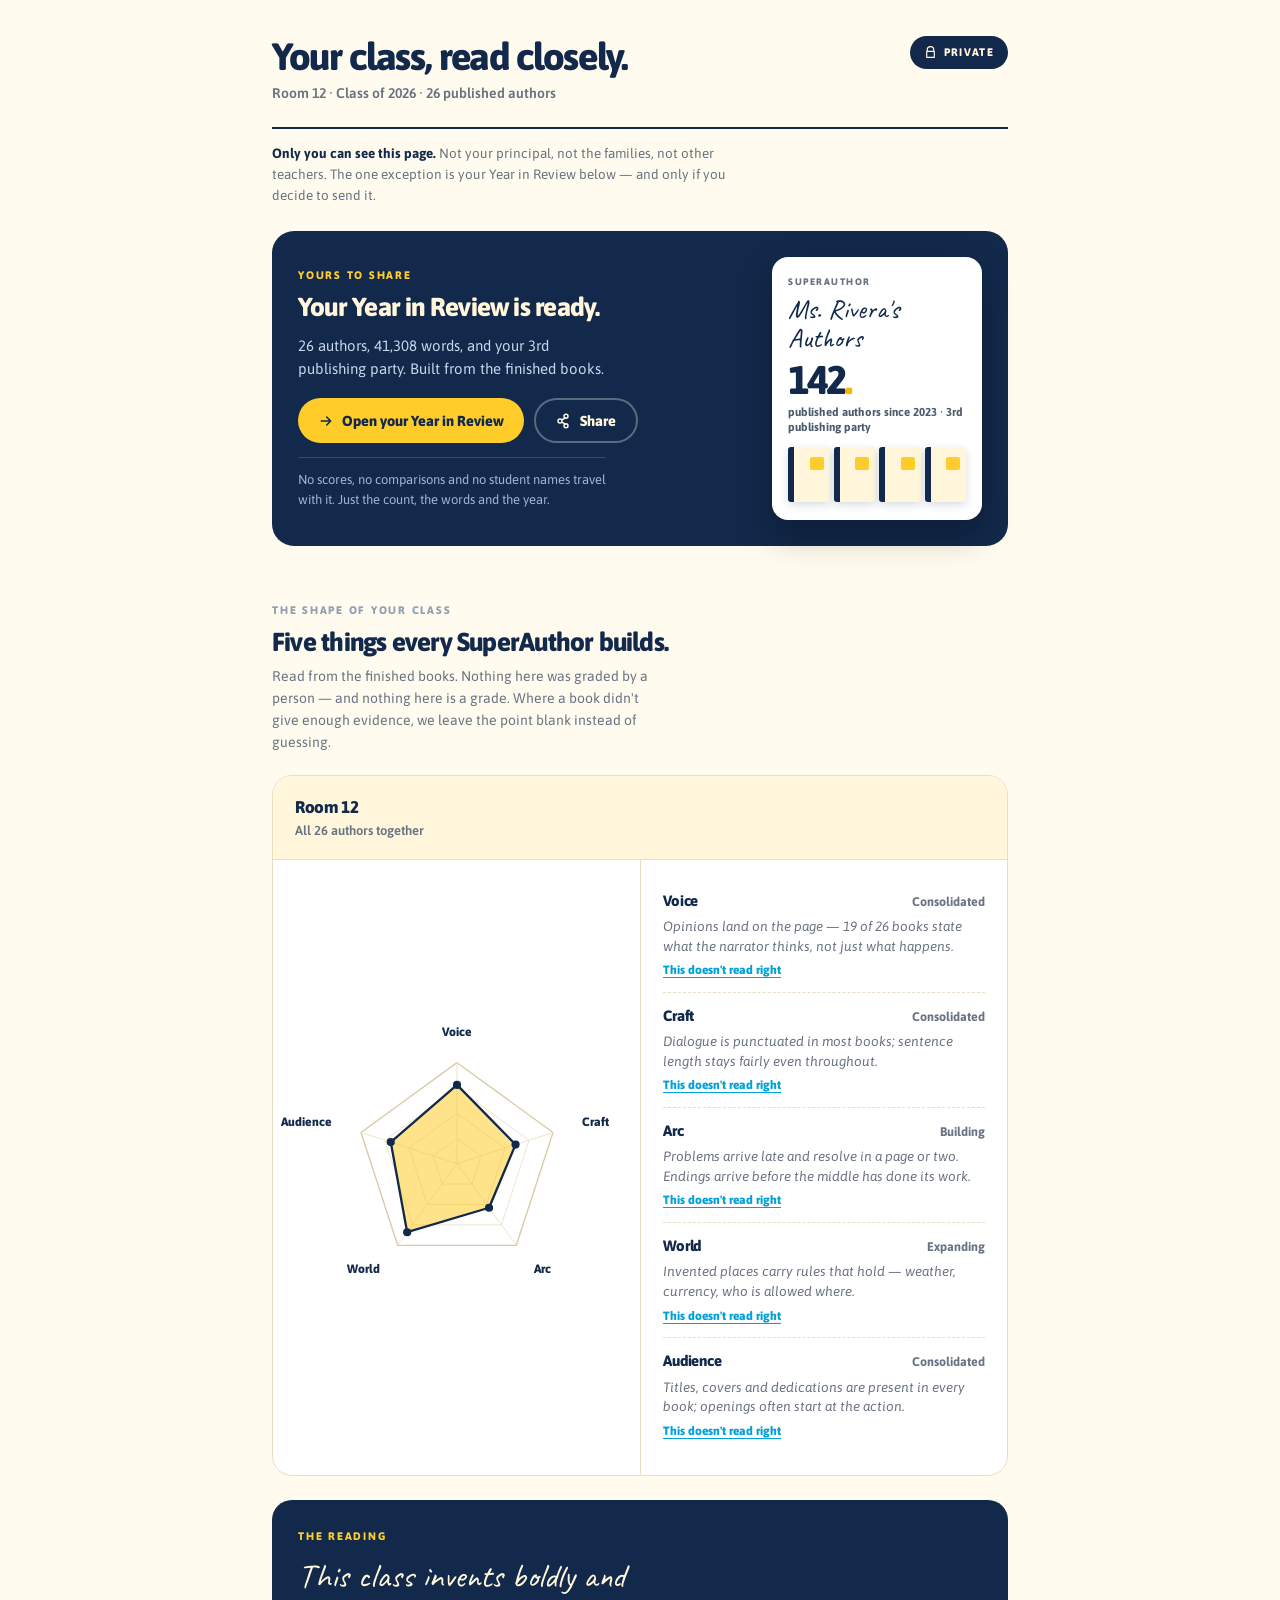
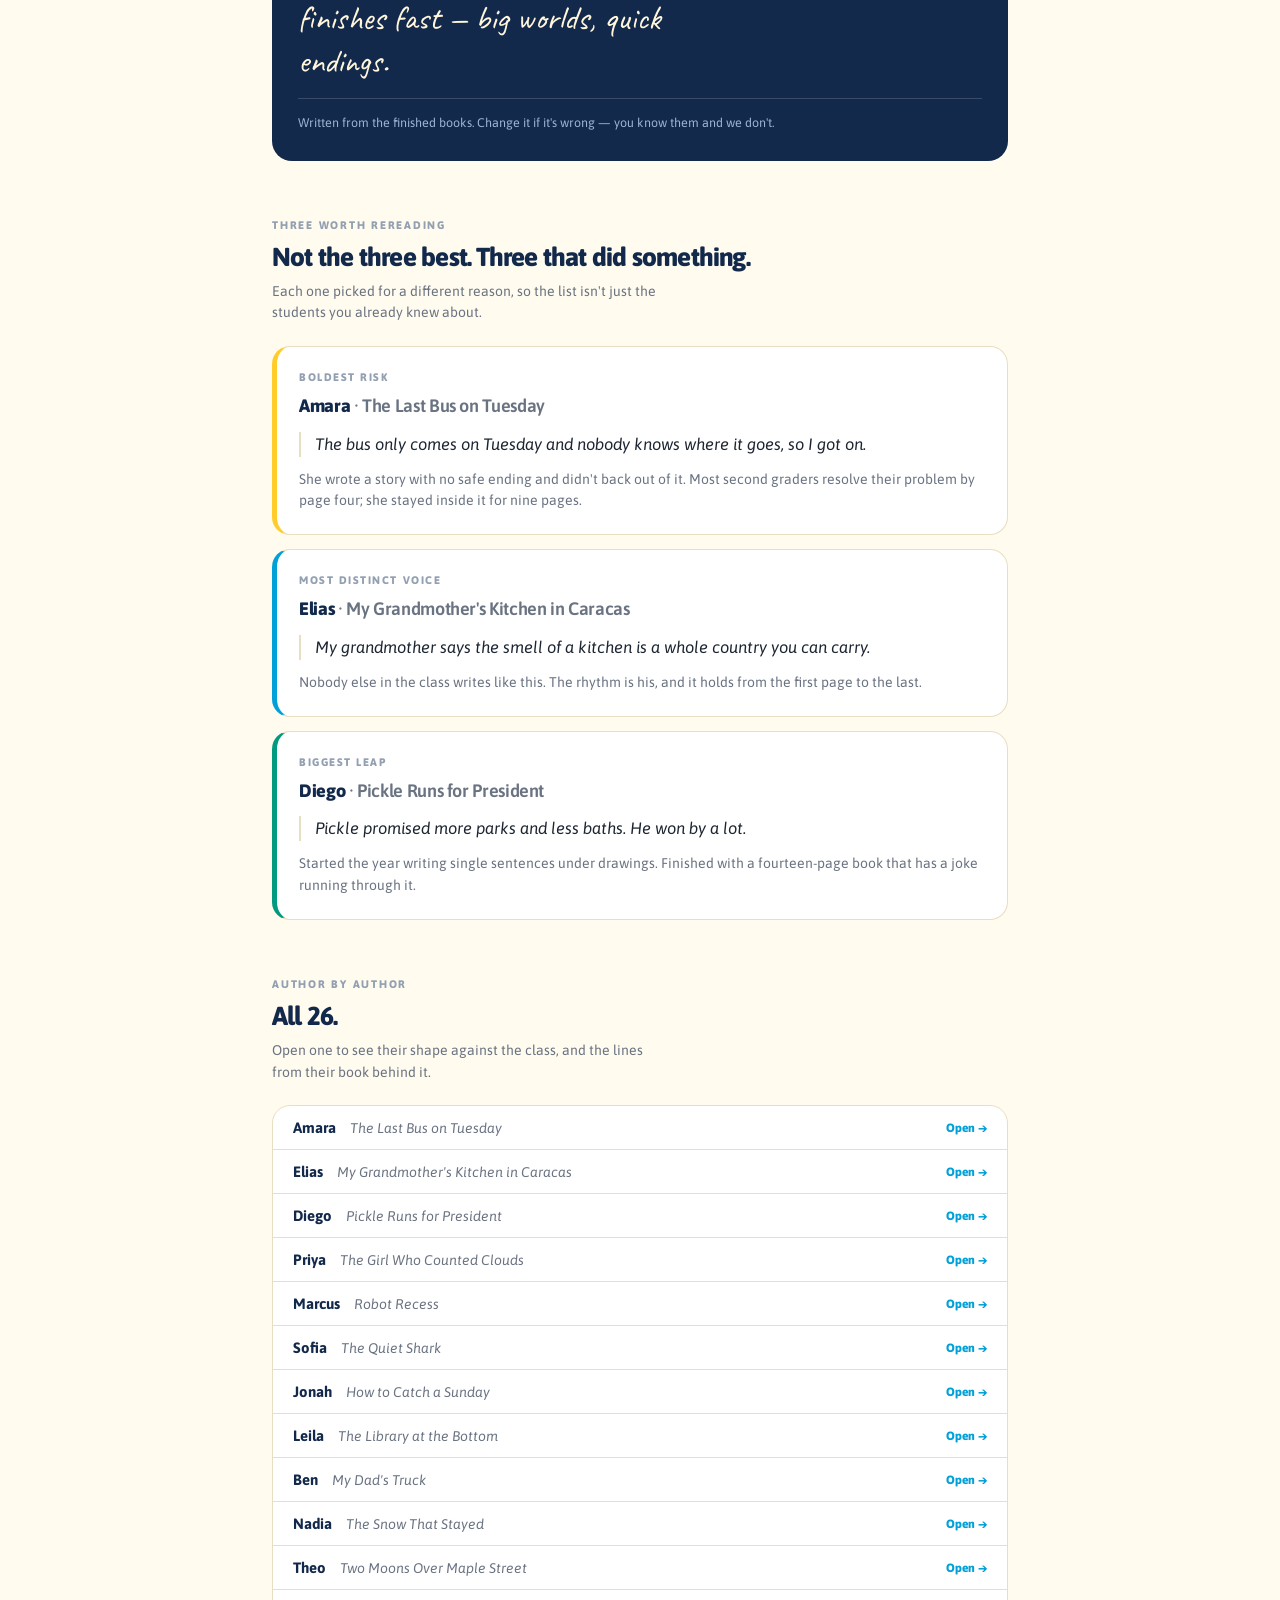
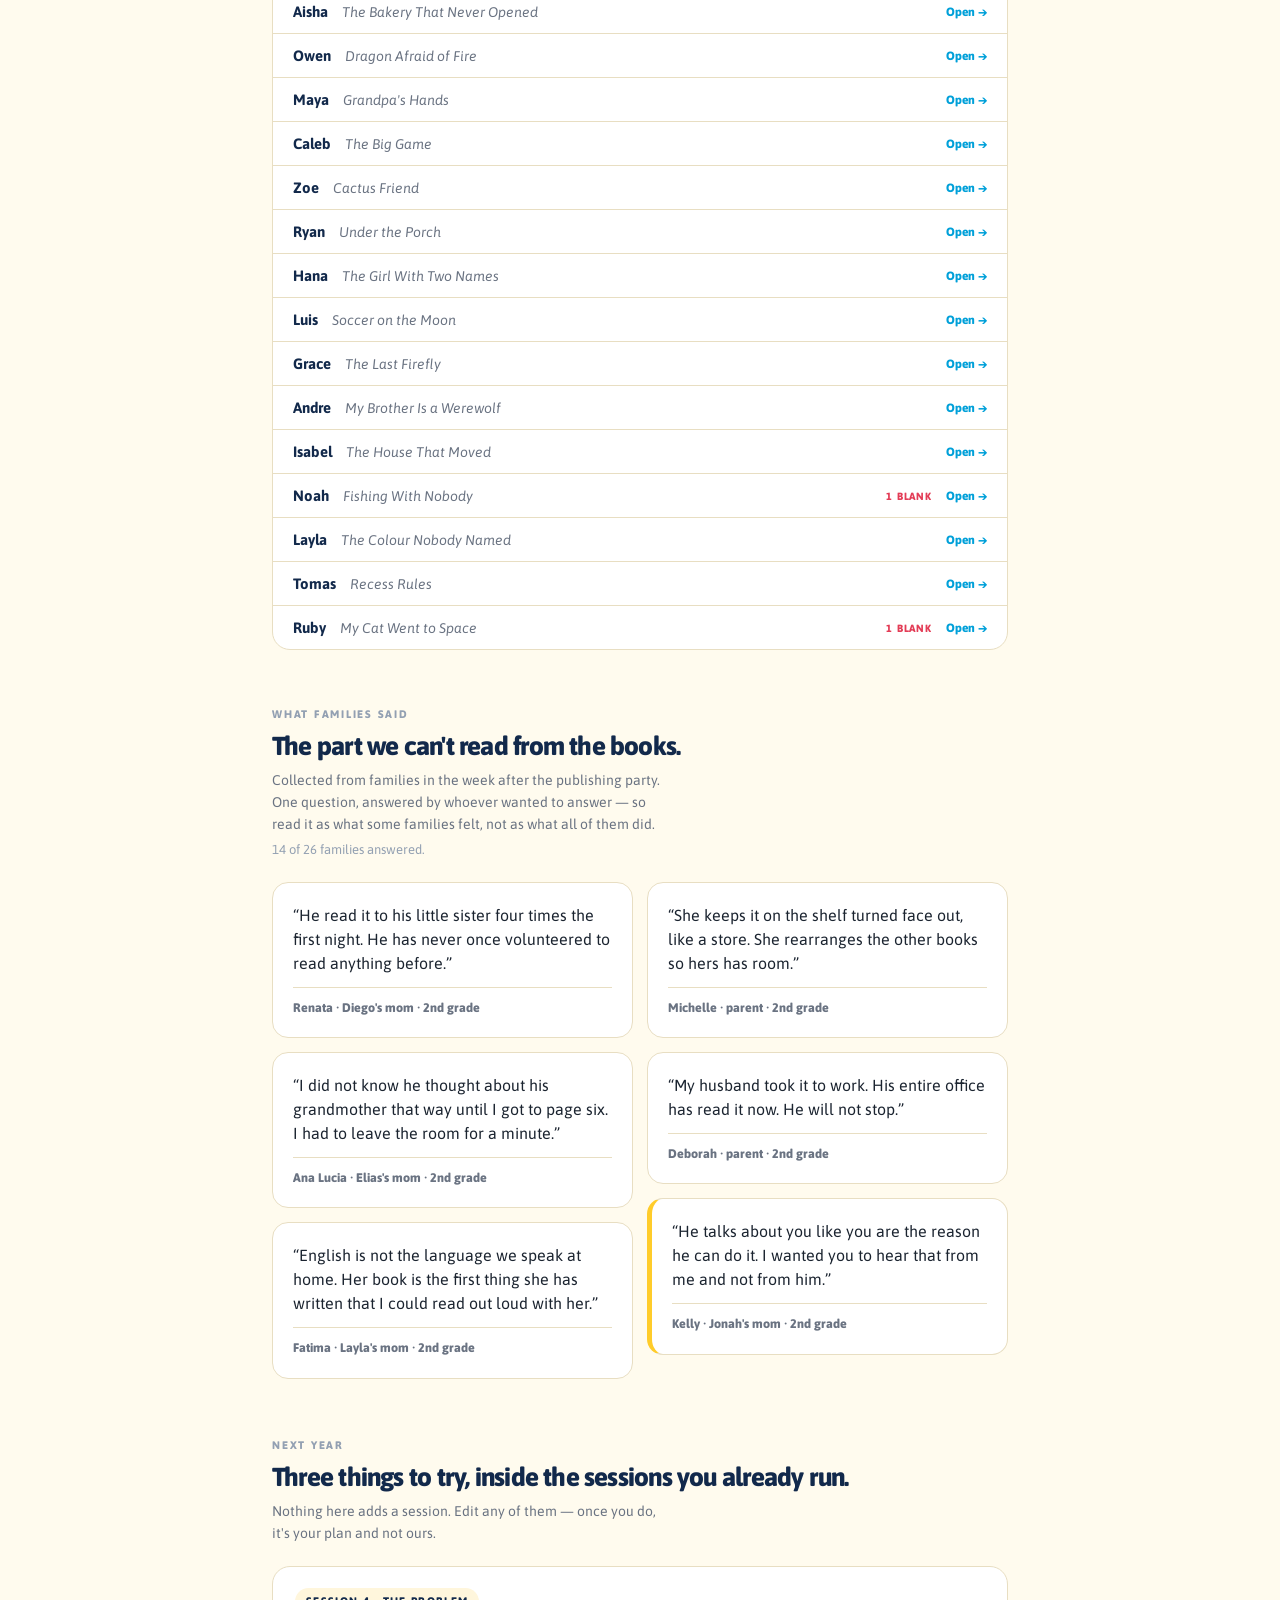
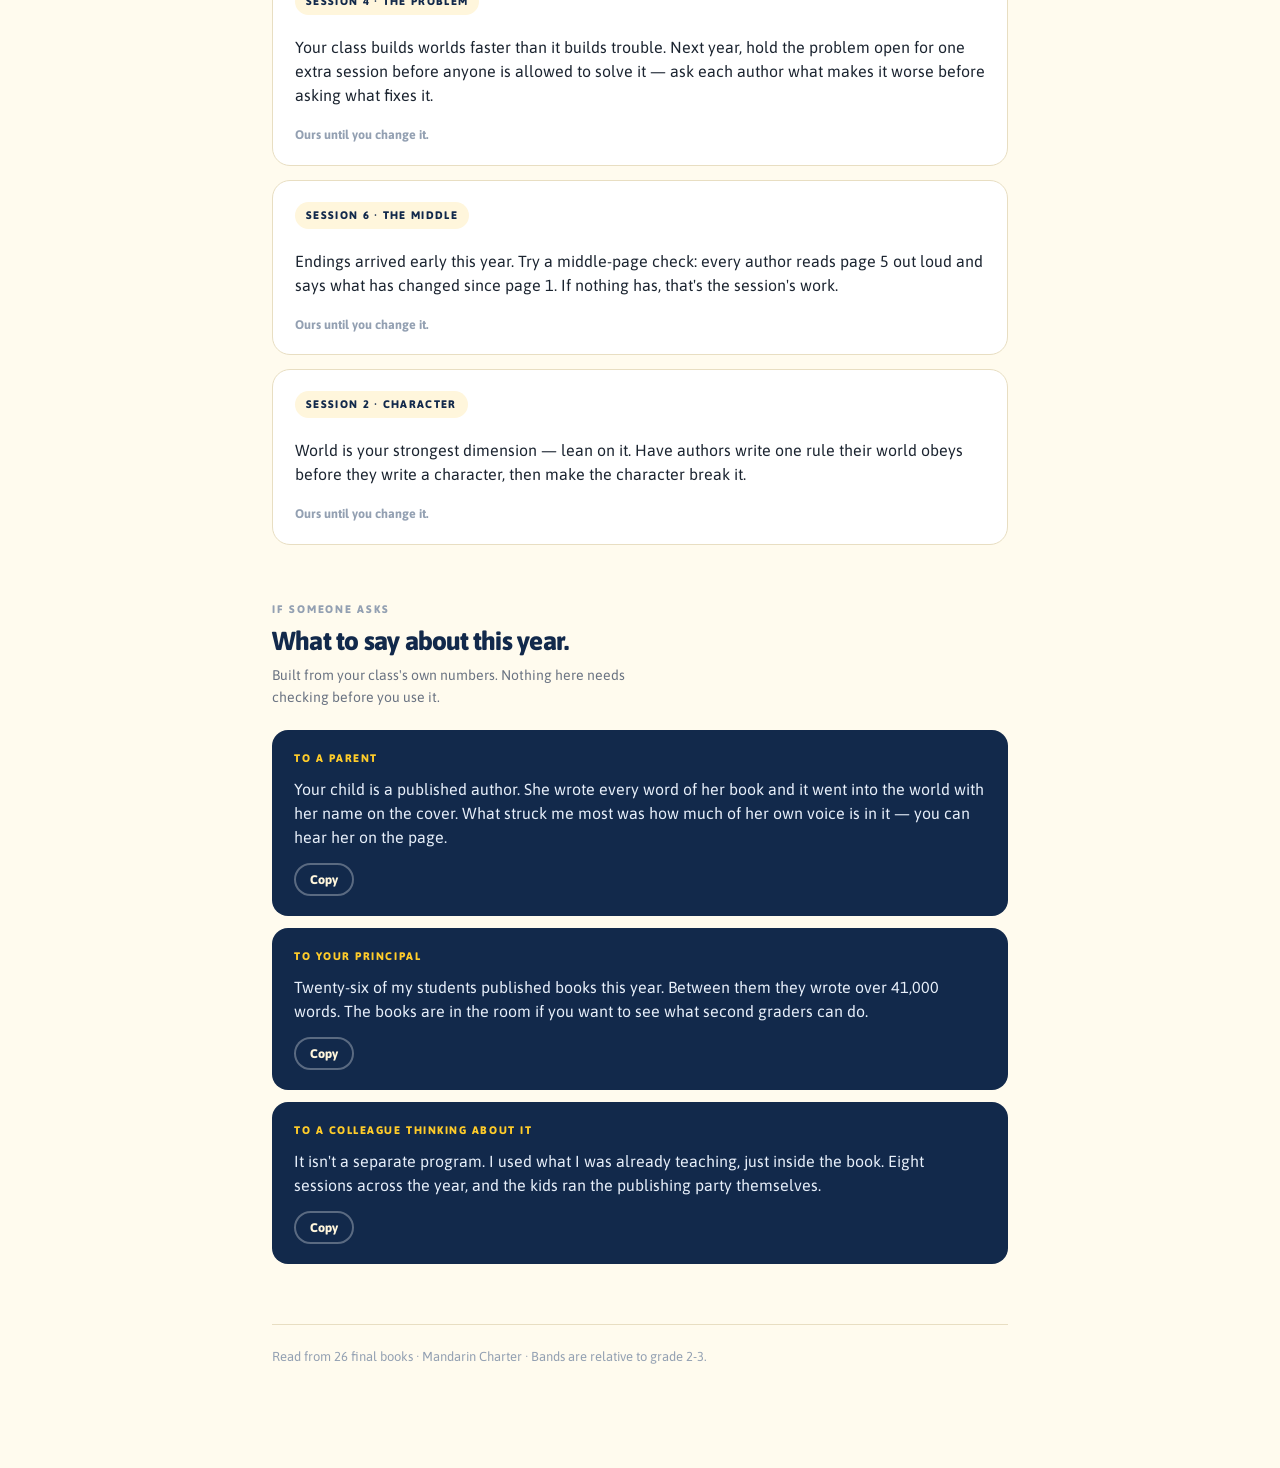
==== teacher-page.html @ acf13c3f "Rename teacher-page to teacher-page.html" ====
<!DOCTYPE html>
<html lang="en">
<head>
<meta charset="UTF-8" />
<meta name="viewport" content="width=device-width, initial-scale=1.0" />
<title>Your class, read closely · SuperAuthor</title>
<link rel="preconnect" href="https://fonts.googleapis.com">
<link rel="preconnect" href="https://fonts.gstatic.com" crossorigin>
<link href="https://fonts.googleapis.com/css2?family=Asap:ital,wght@0,400;0,500;0,600;0,700;0,800;1,400;1,600&family=Caveat:wght@500;600;700&display=swap" rel="stylesheet">
<style>
  :root{
    --yellow:#FFCC2A;
    --yellow-deep:#F5B800;
    --cream:#FFF6DC;
    --cream-soft:#FFFBEE;
    --paper:#FFFFFF;
    --navy:#12294B;
    --navy-deep:#0C1D36;
    --ink:#1B2430;
    --grey:#6A7382;
    --grey-soft:#93A0B2;
    --line:#E8DEC2;
    --blue:#00A0D9;
    --green:#009A80;
    --pink:#E33D57;
  }

  *{box-sizing:border-box;margin:0;padding:0}
  body{
    font-family:'Asap',system-ui,sans-serif;
    background:var(--cream-soft);
    color:var(--ink);
    line-height:1.55;
    -webkit-font-smoothing:antialiased;
  }
  body.is-locked{overflow:hidden}
  img{display:block;max-width:100%}
  button{font-family:inherit;cursor:pointer;border:0;background:none;color:inherit}
  a{color:inherit}
  :focus-visible{outline:3px solid var(--blue);outline-offset:3px;border-radius:4px}

  .wrap{max-width:780px;margin:0 auto;padding:36px 22px 100px}

  /* ================= Masthead ================= */
  .mast{
    display:flex;align-items:flex-start;justify-content:space-between;
    gap:20px;flex-wrap:wrap;
    padding-bottom:22px;border-bottom:2px solid var(--navy);
  }
  .mast h1{font-size:clamp(28px,6vw,38px);letter-spacing:-.035em;line-height:1.08;font-weight:800;color:var(--navy)}
  .mast .ctx{font-size:14px;color:var(--grey);margin-top:6px;font-weight:600}
  .lockup{
    display:inline-flex;align-items:center;gap:7px;
    background:var(--navy);color:var(--cream);
    border-radius:999px;padding:8px 14px;
    font-size:11px;font-weight:800;letter-spacing:.12em;text-transform:uppercase;white-space:nowrap;
  }
  .lockup svg{width:13px;height:13px}
  .privacy{margin-top:14px;font-size:13.5px;color:var(--grey);max-width:66ch}
  .privacy b{color:var(--navy);font-weight:700}

  /* ================= Sections ================= */
  section{margin-top:56px}
  .kicker{font-size:11px;font-weight:800;letter-spacing:.16em;text-transform:uppercase;color:var(--grey-soft)}
  h2{font-size:clamp(21px,4.4vw,26px);letter-spacing:-.03em;line-height:1.2;font-weight:800;color:var(--navy);margin-top:8px}
  .note{font-size:14px;color:var(--grey);margin-top:8px;max-width:56ch}

  /* ================= Book tile (shared) ================= */
  .bk{
    position:relative;background:var(--cream);
    border-radius:3px;overflow:hidden;
    box-shadow:0 3px 8px rgba(18,41,75,.16);
  }
  .bk::before{content:"";position:absolute;left:0;top:0;bottom:0;width:15%;background:var(--navy);z-index:0}
  .bk::after{content:"";position:absolute;right:14%;top:18%;width:34%;height:24%;background:var(--yellow);border-radius:2px;z-index:0}
  .bk img{position:relative;z-index:1;width:100%;height:100%;object-fit:cover}

  /* ================= Retrospective entry ================= */
  .retro{
    background:var(--navy);color:var(--cream);
    border-radius:22px;padding:26px;margin-top:26px;
    display:grid;grid-template-columns:1fr 210px;gap:26px;align-items:center;
  }
  @media (max-width:640px){.retro{grid-template-columns:1fr;gap:22px}}
  .retro .kicker{color:var(--yellow)}
  .retro h2{color:var(--cream);margin-top:8px}
  .retro .blurb{font-size:15px;line-height:1.55;color:#C6D6EC;margin-top:10px;max-width:40ch}
  .retro .fence{font-size:13px;color:#9DB4D4;margin-top:14px;padding-top:12px;border-top:1px solid rgba(255,255,255,.16);max-width:44ch}
  .retro-acts{display:flex;gap:10px;margin-top:18px;flex-wrap:wrap}
  .ract{
    border-radius:999px;padding:12px 20px;font-size:14.5px;font-weight:800;
    display:inline-flex;align-items:center;gap:8px;transition:transform .16s ease;
  }
  .ract:hover{transform:translateY(-2px)}
  .ract-solid{background:var(--yellow);color:var(--navy)}
  .ract-ghost{border:2px solid rgba(255,255,255,.3);color:var(--cream)}
  .ract svg{width:16px;height:16px}

  .mini{background:var(--paper);border-radius:16px;padding:18px 16px;color:var(--navy);box-shadow:0 16px 34px rgba(0,0,0,.28)}
  .mini .mark{font-size:9.5px;font-weight:800;letter-spacing:.16em;text-transform:uppercase;color:var(--grey)}
  .mini .who{font-family:'Caveat',cursive;font-size:27px;line-height:1.05;margin-top:5px}
  .mini .big{font-size:40px;line-height:.9;font-weight:800;letter-spacing:-.05em;margin-top:10px}
  .mini .big span{color:var(--yellow-deep)}
  .mini .meta{font-size:11.5px;font-weight:700;color:#4C5A6E;margin-top:6px;line-height:1.35}
  .mini .strip{display:flex;gap:4px;margin-top:12px}
  .mini .strip .bk{flex:1;aspect-ratio:3/4}

  /* ================= Shape panel ================= */
  .panel{background:var(--paper);border:1px solid var(--line);border-radius:20px;margin-top:22px;overflow:hidden}
  .panel-head{
    display:flex;align-items:center;justify-content:space-between;gap:14px;
    padding:18px 22px;border-bottom:1px solid var(--line);background:var(--cream);flex-wrap:wrap;
  }
  .panel-head .who{font-weight:800;letter-spacing:-.02em;color:var(--navy);font-size:17px}
  .panel-head .who small{display:block;font-size:13px;font-weight:600;color:var(--grey);letter-spacing:0}
  .back{font-size:13px;font-weight:800;color:var(--navy);border:2px solid var(--navy);border-radius:999px;padding:7px 14px;display:none}
  .back.is-on{display:inline-block}
  .back:hover{background:var(--navy);color:var(--cream)}

  .panel-body{display:grid;grid-template-columns:1fr 1fr}
  @media (max-width:640px){.panel-body{grid-template-columns:1fr}}
  .chart{padding:18px 10px 22px;display:grid;place-items:center}
  .chart svg{width:100%;max-width:330px;height:auto;overflow:visible}
  .axes{border-left:1px solid var(--line);padding:18px 22px 22px}
  @media (max-width:640px){.axes{border-left:0;border-top:1px solid var(--line)}}

  .ax{padding:11px 0;border-bottom:1px dashed var(--line)}
  .ax:last-child{border-bottom:0}
  .ax-top{display:flex;align-items:baseline;justify-content:space-between;gap:10px}
  .ax-name{font-weight:800;letter-spacing:-.01em;color:var(--navy);font-size:15px}
  .ax-band{font-size:12.5px;font-weight:700;color:var(--grey)}
  .ax-band.empty{color:var(--pink)}
  .ax-band.edited::after{content:" · yours";color:var(--navy)}
  .ax-ev{font-size:13.5px;color:var(--grey);margin-top:5px;font-style:italic;line-height:1.45}
  .ax-ev.none{font-style:normal;color:var(--pink)}
  .ax-fix{margin-top:8px;display:none;gap:6px;flex-wrap:wrap}
  .ax.is-fixing .ax-fix{display:flex}
  .chip{font-size:11.5px;font-weight:800;border:1.5px solid var(--line);border-radius:999px;padding:5px 11px;color:var(--grey)}
  .chip:hover{border-color:var(--navy);color:var(--navy)}
  .chip.is-on{background:var(--navy);border-color:var(--navy);color:var(--cream)}
  .ax-adjust{font-size:12px;font-weight:800;color:var(--blue);margin-top:6px;text-decoration:underline;text-underline-offset:3px}

  /* ================= The reading ================= */
  .reading{margin-top:24px;background:var(--navy);color:var(--cream);border-radius:20px;padding:28px 26px}
  .reading .kicker{color:var(--yellow)}
  .reading p{font-family:'Caveat',cursive;font-size:clamp(27px,6vw,34px);line-height:1.25;margin-top:10px;max-width:26ch}
  .reading .by{font-size:12.5px;color:#9DB4D4;margin-top:16px;padding-top:14px;border-top:1px solid rgba(255,255,255,.16)}

  /* ================= Cases ================= */
  .cases{display:grid;gap:14px;margin-top:22px}
  .case{background:var(--paper);border:1px solid var(--line);border-radius:18px;padding:22px;border-left:5px solid var(--yellow)}
  .case:nth-child(2){border-left-color:var(--blue)}
  .case:nth-child(3){border-left-color:var(--green)}
  .case .why{font-size:11px;font-weight:800;letter-spacing:.14em;text-transform:uppercase;color:var(--grey-soft)}
  .case .head{font-size:18px;font-weight:800;letter-spacing:-.02em;color:var(--navy);margin-top:6px}
  .case .head span{color:var(--grey);font-weight:600}
  .case blockquote{font-size:16.5px;line-height:1.5;font-style:italic;color:var(--ink);margin-top:12px;padding-left:14px;border-left:2px solid var(--line)}
  .case .because{font-size:14px;color:var(--grey);margin-top:12px}

  /* ================= Roster ================= */
  .roster{margin-top:22px;background:var(--paper);border:1px solid var(--line);border-radius:18px;overflow:hidden}
  .row{width:100%;display:flex;align-items:center;gap:14px;padding:13px 20px;text-align:left;border-bottom:1px solid var(--line);transition:background .14s ease}
  .row:last-child{border-bottom:0}
  .row:hover,.row.is-sel{background:var(--cream)}
  .row .nm{font-weight:700;color:var(--navy);font-size:15px;flex:0 0 auto}
  .row .tt{font-size:14px;color:var(--grey);flex:1;min-width:0;overflow:hidden;text-overflow:ellipsis;white-space:nowrap;font-style:italic}
  .row .go{font-size:12px;font-weight:800;color:var(--blue);flex:0 0 auto}
  .row .flag{font-size:10.5px;font-weight:800;letter-spacing:.08em;text-transform:uppercase;color:var(--pink);flex:0 0 auto}

  /* ================= Parent voices ================= */
  .voices{columns:2;column-gap:14px;margin-top:22px}
  @media (max-width:640px){.voices{columns:1}}
  .voice{break-inside:avoid;background:var(--paper);border:1px solid var(--line);border-radius:16px;padding:20px;margin-bottom:14px}
  .voice p{font-size:16px;line-height:1.5;color:var(--ink)}
  .voice p::before{content:"\201C"}
  .voice p::after{content:"\201D"}
  .voice .from{font-size:12.5px;font-weight:800;color:var(--grey);margin-top:12px;padding-top:10px;border-top:1px solid var(--line)}
  .voice.is-teacher{border-left:5px solid var(--yellow)}
  .voice-count{font-size:13px;color:var(--grey-soft);margin-top:4px}

  /* ================= Suggestions ================= */
  .sugs{display:grid;gap:14px;margin-top:22px}
  .sug{background:var(--paper);border:1px solid var(--line);border-radius:18px;padding:20px 22px}
  .sug .anchor{display:inline-block;font-size:11px;font-weight:800;letter-spacing:.12em;text-transform:uppercase;background:var(--cream);color:var(--navy);border-radius:999px;padding:5px 11px}
  .sug .txt{font-size:16px;line-height:1.5;margin-top:12px;color:var(--ink);border-radius:10px;padding:8px 10px;margin-left:-10px;margin-right:-10px;transition:background .14s ease}
  .sug .txt:hover{background:var(--cream-soft)}
  .sug .txt:focus{background:var(--cream);outline:2px solid var(--blue)}
  .sug .state{font-size:12.5px;font-weight:700;color:var(--grey-soft);margin-top:10px}
  .sug.is-edited .state{color:var(--green)}

  /* ================= What to say ================= */
  .says{display:grid;gap:12px;margin-top:22px}
  .say{background:var(--navy);color:var(--cream);border-radius:16px;padding:20px 22px}
  .say .to{font-size:11px;font-weight:800;letter-spacing:.14em;text-transform:uppercase;color:var(--yellow)}
  .say p{font-size:16px;line-height:1.5;margin-top:10px;color:#E7EFFA}
  .say button{margin-top:14px;font-size:12.5px;font-weight:800;border:2px solid rgba(255,255,255,.3);border-radius:999px;padding:7px 14px;color:var(--cream)}
  .say button:hover{background:rgba(255,255,255,.14)}

  .foot{margin-top:60px;padding-top:22px;border-top:1px solid var(--line);font-size:13px;color:var(--grey-soft)}

  /* =====================================================================
     RETROSPECTIVE OVERLAY — the one layer the teacher can send outward.
     Scoped so none of it leaks into the private page above.
     ===================================================================== */
  #retroOverlay{
    position:fixed;inset:0;z-index:200;
    background:var(--navy-deep);
    display:none;place-items:center;
    padding:20px 16px;
  }
  #retroOverlay.is-open{display:grid}

  #retroOverlay .frame{width:min(430px,100%);position:relative}
  #retroOverlay .stage{
    position:relative;aspect-ratio:9/15.2;
    border-radius:30px;overflow:hidden;
    box-shadow:0 34px 80px rgba(0,0,0,.5);
    background:var(--navy);
  }
  @media (max-height:760px){#retroOverlay .stage{aspect-ratio:auto;height:min(82vh,760px)}}

  #retroOverlay .close{
    position:absolute;top:-46px;right:0;
    display:inline-flex;align-items:center;gap:7px;
    color:#9DB4D4;font-size:13px;font-weight:800;
    border:1.5px solid rgba(255,255,255,.2);border-radius:999px;padding:7px 14px;
  }
  #retroOverlay .close:hover{color:var(--cream);border-color:rgba(255,255,255,.45)}

  #retroOverlay .progress{position:absolute;top:16px;left:16px;right:16px;display:flex;gap:5px;z-index:30}
  #retroOverlay .seg{flex:1;height:3px;border-radius:99px;background:rgba(255,255,255,.26);overflow:hidden}
  #retroOverlay .seg i{display:block;height:100%;width:0;background:var(--yellow);border-radius:99px;transition:width .35s ease}
  #retroOverlay .seg.done i,#retroOverlay .seg.active i{width:100%}
  #retroOverlay .stage.on-light .seg{background:rgba(18,41,75,.18)}
  #retroOverlay .stage.on-light .seg i{background:var(--navy)}

  #retroOverlay .card{
    position:absolute;inset:0;padding:60px 32px 92px;
    display:flex;flex-direction:column;
    opacity:0;visibility:hidden;transform:translateY(14px);
    transition:opacity .45s ease,transform .45s ease,visibility .45s;
  }
  #retroOverlay .card.is-on{opacity:1;visibility:visible;transform:none}
  #retroOverlay .card-navy{background:var(--navy)}
  #retroOverlay .card-cream{background:var(--cream);color:var(--ink)}

  #retroOverlay .glow{position:absolute;width:420px;height:420px;border-radius:50%;background:rgba(255,204,42,.13);filter:blur(6px);pointer-events:none}
  #retroOverlay .glow-tr{right:-170px;top:-180px}
  #retroOverlay .glow-bl{left:-190px;bottom:-160px;background:rgba(0,160,217,.14)}

  #retroOverlay .eyebrow{
    display:inline-flex;align-self:flex-start;border-radius:999px;padding:6px 13px;
    font-size:11px;font-weight:800;letter-spacing:.14em;text-transform:uppercase;
    background:rgba(255,255,255,.13);color:var(--yellow);border:1px solid rgba(255,255,255,.15);
    position:relative;z-index:2;
  }
  #retroOverlay .card-cream .eyebrow{background:var(--navy);color:var(--yellow);border-color:transparent}

  #retroOverlay .rbody{margin-top:auto;position:relative;z-index:2}
  #retroOverlay .huge{font-size:clamp(74px,22vw,106px);line-height:.86;letter-spacing:-.055em;font-weight:800;color:var(--yellow)}
  #retroOverlay .card-cream .huge{color:var(--navy)}
  #retroOverlay .lede{font-size:clamp(20px,5vw,25px);line-height:1.28;letter-spacing:-.028em;font-weight:700;margin-top:18px;max-width:20ch}
  #retroOverlay .sub{font-size:15px;line-height:1.6;margin-top:14px;color:#C6D6EC;max-width:32ch}
  #retroOverlay .card-cream .sub{color:#4C5A6E}
  #retroOverlay .rule{width:44px;height:4px;border-radius:99px;background:var(--yellow);margin-top:24px}
  #retroOverlay .card-cream .rule{background:var(--navy)}

  #retroOverlay .years{display:flex;align-items:center;gap:9px;margin-top:22px;flex-wrap:wrap}
  #retroOverlay .yr{font-size:13px;font-weight:800;padding:7px 13px;border-radius:999px;background:rgba(255,255,255,.12);border:1px solid rgba(255,255,255,.16);color:#C6D6EC}
  #retroOverlay .yr.is-now{background:var(--yellow);color:var(--navy);border-color:transparent}
  #retroOverlay .yr.is-next{background:transparent;border:1.5px dashed rgba(255,204,42,.5);width:34px;height:34px;padding:0}

  #retroOverlay .portrait-wrap{position:relative;z-index:2;margin:auto auto 0;width:158px}
  #retroOverlay .portrait{width:158px;height:158px;border-radius:50%;object-fit:cover;border:5px solid var(--yellow);box-shadow:0 18px 40px rgba(0,0,0,.34);background:var(--navy-deep)}
  #retroOverlay .portrait-fallback{width:158px;height:158px;border-radius:50%;display:none;place-items:center;font-size:50px;font-weight:800;color:var(--navy);background:var(--yellow);border:5px solid var(--yellow)}
  #retroOverlay .portrait-wrap.no-photo .portrait{display:none}
  #retroOverlay .portrait-wrap.no-photo .portrait-fallback{display:grid}
  #retroOverlay .card-portrait .rbody{margin-top:24px;text-align:center}
  #retroOverlay .card-portrait .lede,#retroOverlay .card-portrait .sub{max-width:none;margin-left:auto;margin-right:auto}
  #retroOverlay .card-portrait .rule{margin-left:auto;margin-right:auto}

  #retroOverlay .shelf{position:relative;z-index:2;margin-top:24px;display:grid;grid-template-columns:repeat(auto-fill,minmax(46px,1fr));gap:6px}
  #retroOverlay .shelf .bk{aspect-ratio:3/4;opacity:0;transform:translateY(6px)}
  #retroOverlay .card.is-on .shelf .bk{animation:bkIn .34s ease forwards}
  @keyframes bkIn{to{opacity:1;transform:none}}

  #retroOverlay .titles{margin-top:auto;position:relative;z-index:2}
  #retroOverlay .title-line{font-size:clamp(18px,4.4vw,22px);line-height:1.3;font-weight:700;letter-spacing:-.02em;padding:14px 0;border-bottom:1px solid rgba(255,255,255,.16)}
  #retroOverlay .title-line:first-child{border-top:1px solid rgba(255,255,255,.16)}
  #retroOverlay .title-line em{font-style:normal;color:var(--yellow)}

  #retroOverlay .share-card{position:relative;z-index:2;margin-top:auto;background:var(--paper);border-radius:22px;padding:28px 24px 24px;color:var(--navy);box-shadow:0 22px 50px rgba(0,0,0,.3)}
  #retroOverlay .share-card .mark{font-size:11px;font-weight:800;letter-spacing:.16em;text-transform:uppercase;color:var(--grey)}
  #retroOverlay .share-card .who{font-family:'Caveat',cursive;font-size:42px;line-height:1.05;margin-top:8px}
  #retroOverlay .share-card .big{font-size:56px;line-height:.9;font-weight:800;letter-spacing:-.05em;margin-top:16px}
  #retroOverlay .share-card .big span{color:var(--yellow-deep)}
  #retroOverlay .share-card .meta{font-size:14px;font-weight:700;color:#4C5A6E;margin-top:9px}
  #retroOverlay .share-strip{display:flex;gap:5px;margin-top:18px}
  #retroOverlay .share-strip .bk{flex:1;aspect-ratio:3/4}
  #retroOverlay .share-card .sfoot{margin-top:18px;padding-top:15px;border-top:1px solid #EDE6D0;display:flex;align-items:center;justify-content:space-between;gap:10px;font-size:11.5px;font-weight:800;letter-spacing:.1em;text-transform:uppercase;color:var(--grey)}
  #retroOverlay .share-card .sfoot b{color:var(--navy);letter-spacing:-.01em;text-transform:none;font-size:14px}

  #retroOverlay .actions{margin-top:18px;display:grid;gap:9px;position:relative;z-index:2}
  #retroOverlay .act{width:100%;border-radius:999px;padding:14px 20px;font-size:15px;font-weight:800;display:flex;align-items:center;justify-content:center;gap:9px;transition:transform .16s ease}
  #retroOverlay .act svg{width:17px;height:17px}
  #retroOverlay .act-primary{background:var(--yellow);color:var(--navy)}
  #retroOverlay .act-ghost{background:transparent;color:var(--cream);border:2px solid rgba(255,255,255,.3)}
  #retroOverlay .act:hover{transform:translateY(-2px)}

  #retroOverlay .tap{position:absolute;top:0;bottom:0;width:34%;z-index:20;background:transparent}
  #retroOverlay .tap-prev{left:0}
  #retroOverlay .tap-next{right:0;width:66%}
  #retroOverlay .dots{position:absolute;left:0;right:0;bottom:24px;display:flex;justify-content:center;gap:14px;z-index:25}
  #retroOverlay .nav-btn{width:38px;height:38px;border-radius:50%;background:rgba(255,255,255,.14);border:1px solid rgba(255,255,255,.2);display:grid;place-items:center}
  #retroOverlay .nav-btn:hover{background:rgba(255,255,255,.26)}
  #retroOverlay .nav-btn svg{width:16px;height:16px}
  #retroOverlay .nav-btn[disabled]{opacity:.3;cursor:default}
  #retroOverlay .stage.on-light .nav-btn{background:rgba(18,41,75,.1);border-color:rgba(18,41,75,.16)}
  #retroOverlay .stage.on-light .nav-btn svg path{stroke:var(--navy)}

  @media (prefers-reduced-motion:reduce){
    #retroOverlay .card{transition:none}
    #retroOverlay .shelf .bk{opacity:1;transform:none}
    #retroOverlay .card.is-on .shelf .bk{animation:none}
  }
</style>
</head>
<body>

<div class="wrap">

  <header class="mast">
    <div>
      <h1>Your class, read closely.</h1>
      <div class="ctx" id="ctx"></div>
    </div>
    <span class="lockup">
      <svg viewBox="0 0 24 24" fill="none" aria-hidden="true"><path d="M6 10V7a6 6 0 1112 0v3M5 10h14v11H5z" stroke="#FFF6DC" stroke-width="2.2" stroke-linecap="round" stroke-linejoin="round"/></svg>
      Private
    </span>
  </header>

  <p class="privacy">
    <b>Only you can see this page.</b> Not your principal, not the families, not other teachers. The one exception is your Year in Review below — and only if you decide to send it.
  </p>

  <!-- ============ Retrospective entry ============ -->
  <section class="retro" style="margin-top:26px">
    <div>
      <div class="kicker">Yours to share</div>
      <h2>Your Year in Review is ready.</h2>
      <p class="blurb" id="retroBlurb"></p>
      <div class="retro-acts">
        <button class="ract ract-solid" type="button" id="openRetro">
          <svg viewBox="0 0 24 24" fill="none" aria-hidden="true"><path d="M5 12h14M13 6l6 6-6 6" stroke="#12294B" stroke-width="2.4" stroke-linecap="round" stroke-linejoin="round"/></svg>
          Open your Year in Review
        </button>
        <button class="ract ract-ghost" type="button" data-share>
          <svg viewBox="0 0 24 24" fill="none" aria-hidden="true"><path d="M15 8a3 3 0 100-6 3 3 0 000 6zM6 15a3 3 0 100-6 3 3 0 000 6zM15 22a3 3 0 100-6 3 3 0 000 6zM8.6 13.5l5.8 3.4M14.4 7.1L8.6 10.5" stroke="#FFF6DC" stroke-width="2.2" stroke-linecap="round" stroke-linejoin="round"/></svg>
          Share
        </button>
      </div>
      <p class="fence">No scores, no comparisons and no student names travel with it. Just the count, the words and the year.</p>
    </div>

    <div class="mini" aria-hidden="true">
      <div class="mark">SuperAuthor</div>
      <div class="who" id="miniWho"></div>
      <div class="big" id="miniBig"></div>
      <div class="meta" id="miniMeta"></div>
      <div class="strip" id="miniStrip"></div>
    </div>
  </section>

  <!-- ============ The shape ============ -->
  <section>
    <div class="kicker">The shape of your class</div>
    <h2>Five things every SuperAuthor builds.</h2>
    <p class="note">Read from the finished books. Nothing here was graded by a person — and nothing here is a grade. Where a book didn't give enough evidence, we leave the point blank instead of guessing.</p>

    <div class="panel">
      <div class="panel-head">
        <div class="who" id="whoName"></div>
        <button class="back" id="backBtn" type="button">← Back to the whole class</button>
      </div>
      <div class="panel-body">
        <div class="chart"><svg id="radar" viewBox="0 0 340 300" role="img" aria-label="Five-dimension shape"></svg></div>
        <div class="axes" id="axes"></div>
      </div>
    </div>

    <div class="reading">
      <div class="kicker">The reading</div>
      <p id="readingText"></p>
      <div class="by">Written from the finished books. Change it if it's wrong — you know them and we don't.</div>
    </div>
  </section>

  <!-- ============ Cases ============ -->
  <section>
    <div class="kicker">Three worth rereading</div>
    <h2>Not the three best. Three that did something.</h2>
    <p class="note">Each one picked for a different reason, so the list isn't just the students you already knew about.</p>
    <div class="cases" id="cases"></div>
  </section>

  <!-- ============ Roster ============ -->
  <section>
    <div class="kicker">Author by author</div>
    <h2 id="rosterTitle"></h2>
    <p class="note">Open one to see their shape against the class, and the lines from their book behind it.</p>
    <div class="roster" id="roster"></div>
  </section>

  <!-- ============ Parent voices ============ -->
  <section id="voicesSection">
    <div class="kicker">What families said</div>
    <h2>The part we can't read from the books.</h2>
    <p class="note">Collected from families in the week after the publishing party. One question, answered by whoever wanted to answer — so read it as what some families felt, not as what all of them did.</p>
    <p class="voice-count" id="voiceCount"></p>
    <div class="voices" id="voices"></div>
  </section>

  <!-- ============ Suggestions ============ -->
  <section>
    <div class="kicker">Next year</div>
    <h2>Three things to try, inside the sessions you already run.</h2>
    <p class="note">Nothing here adds a session. Edit any of them — once you do, it's your plan and not ours.</p>
    <div class="sugs" id="sugs"></div>
  </section>

  <!-- ============ What to say ============ -->
  <section>
    <div class="kicker">If someone asks</div>
    <h2>What to say about this year.</h2>
    <p class="note">Built from your class's own numbers. Nothing here needs checking before you use it.</p>
    <div class="says" id="says"></div>
  </section>

  <p class="foot" id="foot"></p>
</div>

<!-- ===================== RETROSPECTIVE OVERLAY ===================== -->
<div id="retroOverlay" role="dialog" aria-modal="true" aria-label="Your Year in Review">
  <div class="frame">
    <button class="close" type="button" id="closeRetro">Close ✕</button>
    <div class="stage" id="stage">
      <div class="progress" id="progress" aria-hidden="true"></div>

      <article class="card card-navy is-on" data-card>
        <div class="glow glow-tr" aria-hidden="true"></div>
        <span class="eyebrow" data-party-month></span>
        <div class="rbody">
          <div class="huge" data-party-ordinal></div>
          <p class="lede">publishing party you've walked a class through.</p>
          <div class="rule"></div>
          <div class="years" data-years></div>
        </div>
      </article>

      <article class="card card-navy" data-card>
        <div class="glow glow-tr" aria-hidden="true"></div>
        <span class="eyebrow">Your authors</span>
        <div class="rbody">
          <div class="huge" data-legacy-number></div>
          <p class="lede" data-legacy-line></p>
          <div class="rule"></div>
          <p class="sub" data-legacy-sub></p>
        </div>
      </article>

      <article class="card card-navy card-portrait" data-card>
        <div class="glow glow-bl" aria-hidden="true"></div>
        <span class="eyebrow">The author page</span>
        <div class="portrait-wrap" id="portraitWrap">
          <img class="portrait" id="portrait" src="" alt="" />
          <div class="portrait-fallback" data-initials aria-hidden="true"></div>
        </div>
        <div class="rbody">
          <p class="lede">Behind every young writer is someone who believed first.</p>
          <div class="rule"></div>
          <p class="sub" data-believed-sub></p>
        </div>
      </article>

      <article class="card card-cream" data-card data-light>
        <span class="eyebrow" data-shelf-eyebrow></span>
        <div class="shelf" data-shelf></div>
        <div class="rbody">
          <div class="huge" data-shelf-count></div>
          <p class="lede">books that did not exist in September.</p>
        </div>
      </article>

      <article class="card card-navy" data-card>
        <div class="glow glow-tr" aria-hidden="true"></div>
        <span class="eyebrow" data-words-eyebrow></span>
        <div class="rbody">
          <div class="huge" data-words-number></div>
          <p class="lede">words written by hand and by keyboard.</p>
          <div class="rule"></div>
          <p class="sub" data-words-sub></p>
        </div>
      </article>

      <article class="card card-navy" data-card>
        <div class="glow glow-bl" aria-hidden="true"></div>
        <span class="eyebrow">What they wrote about</span>
        <div class="titles" data-titles></div>
        <div class="rbody">
          <p class="lede" data-titles-line></p>
        </div>
      </article>

      <article class="card card-navy" data-card>
        <div class="glow glow-tr" aria-hidden="true"></div>
        <span class="eyebrow">Share your year</span>
        <div class="share-card">
          <div class="mark">SuperAuthor</div>
          <div class="who" data-share-who></div>
          <div class="big" data-share-number></div>
          <div class="meta" data-share-meta></div>
          <div class="share-strip" data-share-strip></div>
          <div class="sfoot">
            <span data-share-class></span>
            <b data-share-school></b>
          </div>
        </div>
        <div class="actions">
          <button class="act act-primary" type="button" data-share>
            <svg viewBox="0 0 24 24" fill="none" aria-hidden="true"><path d="M4 12v7a1 1 0 001 1h14a1 1 0 001-1v-7M12 3v12M8 7l4-4 4 4" stroke="#12294B" stroke-width="2.2" stroke-linecap="round" stroke-linejoin="round"/></svg>
            Send to your principal
          </button>
          <button class="act act-ghost" type="button" data-share>
            <svg viewBox="0 0 24 24" fill="none" aria-hidden="true"><path d="M15 8a3 3 0 100-6 3 3 0 000 6zM6 15a3 3 0 100-6 3 3 0 000 6zM15 22a3 3 0 100-6 3 3 0 000 6zM8.6 13.5l5.8 3.4M14.4 7.1L8.6 10.5" stroke="#fff" stroke-width="2.2" stroke-linecap="round" stroke-linejoin="round"/></svg>
            Share
          </button>
        </div>
      </article>

      <button class="tap tap-prev" type="button" id="tapPrev" aria-label="Previous"></button>
      <button class="tap tap-next" type="button" id="tapNext" aria-label="Next"></button>

      <div class="dots">
        <button class="nav-btn" type="button" id="btnPrev" aria-label="Previous card">
          <svg viewBox="0 0 24 24" fill="none"><path d="M15 5l-7 7 7 7" stroke="#fff" stroke-width="2.4" stroke-linecap="round" stroke-linejoin="round"/></svg>
        </button>
        <button class="nav-btn" type="button" id="btnNext" aria-label="Next card">
          <svg viewBox="0 0 24 24" fill="none"><path d="M9 5l7 7-7 7" stroke="#fff" stroke-width="2.4" stroke-linecap="round" stroke-linejoin="round"/></svg>
        </button>
      </div>
    </div>
  </div>
</div>

<script>
/* =========================================================================
   PILOT CONFIG — the analyst edits this block only.

   Two kinds of data live here. Anything under "the teacher" belongs to the
   person and travels with her between rooms and schools. Everything else
   belongs to this cycle only.

   Scores are 0-100 and are never shown as numbers. They set the shape and
   the band. Bands are relative to the grade band, so "Expanding" in 2nd
   grade means expanding for 2nd grade.

   A null score means the final book gave no usable evidence. That is a
   legitimate outcome: the point is left blank, never inferred.
   ========================================================================= */
var CONFIG = {

  /* --- The teacher. Permanent. --- */
  teacher:        "Ms. Rivera",
  initials:       "MR",
  photo:          "https://superauthor.com/wp-content/uploads/2026/05/Teacher.png",
  authorsAllTime: 142,
  partyYears:     ["2023", "2024", "2026"],

  /* --- This cycle only. --- */
  school:          "Mandarin Charter",
  room:            "Room 12",
  grade:           "2",
  gradeBand:       "2-3",
  classYear:       "2026",
  partyMonth:      "March 2026",
  authorsThisYear: 26,
  words:           41308,
  wordsCompare:    "The Wonderful Wizard of Oz",

  titles: [
    ["A dragon who was ", "afraid of fire"],
    ["A grandmother's kitchen in ", "Caracas"],
    ["A dog named Pickle who ", "ran for president"]
  ],

  /* Generic grade-level cover art — illustration, not the students' real
     covers. The class's own grade leads; the others carry the pattern. */
  covers: {
    "pre-k": "https://superauthor.com/wp-content/uploads/2026/06/Pre-kindergaten.png",
    "2":     "https://superauthor.com/wp-content/uploads/2026/06/2th-grade.png",
    "5":     "https://superauthor.com/wp-content/uploads/2026/06/5th-grade.png",
    "8":     "https://superauthor.com/wp-content/uploads/2026/06/8th-grade.png"
  },

  dims: ["Voice", "Craft", "Arc", "World", "Audience"],

  classScores: { Voice:78, Craft:61, Arc:54, World:84, Audience:69 },

  classEvidence: {
    Voice:    "Opinions land on the page — 19 of 26 books state what the narrator thinks, not just what happens.",
    Craft:    "Dialogue is punctuated in most books; sentence length stays fairly even throughout.",
    Arc:      "Problems arrive late and resolve in a page or two. Endings arrive before the middle has done its work.",
    World:    "Invented places carry rules that hold — weather, currency, who is allowed where.",
    Audience: "Titles, covers and dedications are present in every book; openings often start at the action."
  },

  reading: "This class invents boldly and finishes fast — big worlds, quick endings.",

  cases: [
    { why:"Boldest risk", name:"Amara", title:"The Last Bus on Tuesday",
      quote:"The bus only comes on Tuesday and nobody knows where it goes, so I got on.",
      because:"She wrote a story with no safe ending and didn't back out of it. Most second graders resolve their problem by page four; she stayed inside it for nine pages." },
    { why:"Most distinct voice", name:"Elias", title:"My Grandmother's Kitchen in Caracas",
      quote:"My grandmother says the smell of a kitchen is a whole country you can carry.",
      because:"Nobody else in the class writes like this. The rhythm is his, and it holds from the first page to the last." },
    { why:"Biggest leap", name:"Diego", title:"Pickle Runs for President",
      quote:"Pickle promised more parks and less baths. He won by a lot.",
      because:"Started the year writing single sentences under drawings. Finished with a fourteen-page book that has a joke running through it." }
  ],

  suggestions: [
    { anchor:"Session 4 · The problem",
      text:"Your class builds worlds faster than it builds trouble. Next year, hold the problem open for one extra session before anyone is allowed to solve it — ask each author what makes it worse before asking what fixes it." },
    { anchor:"Session 6 · The middle",
      text:"Endings arrived early this year. Try a middle-page check: every author reads page 5 out loud and says what has changed since page 1. If nothing has, that's the session's work." },
    { anchor:"Session 2 · Character",
      text:"World is your strongest dimension — lean on it. Have authors write one rule their world obeys before they write a character, then make the character break it." }
  ],

  says: [
    { to:"To a parent",
      text:"Your child is a published author. She wrote every word of her book and it went into the world with her name on the cover. What struck me most was how much of her own voice is in it — you can hear her on the page." },
    { to:"To your principal",
      text:"Twenty-six of my students published books this year. Between them they wrote over 41,000 words. The books are in the room if you want to see what second graders can do." },
    { to:"To a colleague thinking about it",
      text:"It isn't a separate program. I used what I was already teaching, just inside the book. Eight sessions across the year, and the kids ran the publishing party themselves." }
  ],

  /* --- Parent voices. FICTIONAL PLACEHOLDERS for the pilot. ---
     Collection rules when these become real:
     · asked once, in the week after the publishing party, one open question
     · never edited for polish — a tidied quote stops sounding like a parent
     · no impact claims (reading levels, scores, improvement). A metric in a
       parent's mouth is still an unvalidated metric.
     · a child's name appears only where the family recorded consent at
       collection. Default attribution is the parent's first name and grade.
     · respondents and families are always displayed. Only happy parents
       answer, and the honest denominator is what stops this block from
       being read as evidence. */
  voices: {
    respondents: 14,
    families: 26,
    quotes: [
      { text:"He read it to his little sister four times the first night. He has never once volunteered to read anything before.",
        from:"Renata", child:"Diego", grade:"2nd grade" },
      { text:"I did not know he thought about his grandmother that way until I got to page six. I had to leave the room for a minute.",
        from:"Ana Lucia", child:"Elias", grade:"2nd grade" },
      { text:"English is not the language we speak at home. Her book is the first thing she has written that I could read out loud with her.",
        from:"Fatima", child:"Layla", grade:"2nd grade" },
      { text:"She keeps it on the shelf turned face out, like a store. She rearranges the other books so hers has room.",
        from:"Michelle", child:null, grade:"2nd grade" },
      { text:"My husband took it to work. His entire office has read it now. He will not stop.",
        from:"Deborah", child:null, grade:"2nd grade" },
      { text:"He talks about you like you are the reason he can do it. I wanted you to hear that from me and not from him.",
        from:"Kelly", child:"Jonah", grade:"2nd grade", forTeacher:true }
    ]
  },

  /* name, title, [Voice, Craft, Arc, World, Audience], evidence by dimension.
     null = no usable evidence in the final book. */
  students: [
    { n:"Amara",  t:"The Last Bus on Tuesday", s:[88,64,71,92,74],
      e:{ Voice:"\"...so I got on.\" She puts herself in the sentence.", World:"The bus route has rules and she never breaks them." } },
    { n:"Elias",  t:"My Grandmother's Kitchen in Caracas", s:[94,70,58,79,72],
      e:{ Voice:"\"...a whole country you can carry.\"", Craft:"Long sentence, then a short one. Repeatedly, on purpose." } },
    { n:"Diego",  t:"Pickle Runs for President", s:[81,58,66,77,80],
      e:{ Voice:"\"More parks and less baths.\" The joke is his.", Audience:"Opens on the campaign, not on the dog." } },
    { n:"Priya",  t:"The Girl Who Counted Clouds", s:[72,74,48,81,66],
      e:{ Craft:"Paragraphs break where the thought breaks.", World:"Cloud names recur and stay consistent." } },
    { n:"Marcus", t:"Robot Recess", s:[66,55,52,88,61],
      e:{ World:"The playground has an economy. Tokens for turns.", Arc:"Problem appears on page 7 of 9." } },
    { n:"Sofia",  t:"The Quiet Shark", s:[79,62,59,70,73],
      e:{ Voice:"The shark's shyness is described from inside.", Audience:"Dedication to her brother, by name." } },
    { n:"Jonah",  t:"How to Catch a Sunday", s:[84,49,44,86,58],
      e:{ Voice:"Title tells you everything about how he thinks.", World:"Days of the week are physical objects here." } },
    { n:"Leila",  t:"The Library at the Bottom", s:[70,71,63,83,69],
      e:{ Craft:"Dialogue tags vary and never repeat twice running.", World:"Underwater rules are stated once and obeyed." } },
    { n:"Ben",    t:"My Dad's Truck", s:[75,53,50,48,64],
      e:{ Voice:"\"It smells like work in there.\"", Craft:"Short declaratives throughout — a choice, not a limit." } },
    { n:"Nadia",  t:"The Snow That Stayed", s:[68,66,57,74,71],
      e:{ Arc:"Snow arrives, refuses to melt, changes the town.", Audience:"Ends on a question to the reader." } },
    { n:"Theo",   t:"Two Moons Over Maple Street", s:[73,57,61,90,63],
      e:{ World:"Second moon has its own tides and he tracked them.", Arc:"The complication is astronomical and it lands." } },
    { n:"Aisha",  t:"The Bakery That Never Opened", s:[77,68,55,76,75],
      e:{ Voice:"Wry. The narrator is a little annoyed the whole book.", Audience:"Cover copy written like a real book jacket." } },
    { n:"Owen",   t:"Dragon Afraid of Fire", s:[80,54,68,85,67],
      e:{ Arc:"Fear introduced page 2, tested page 6, resolved page 11.", World:"Dragon society has jobs and the fear costs him one." } },
    { n:"Maya",   t:"Grandpa's Hands", s:[86,59,46,52,70],
      e:{ Voice:"Every description comes back to hands. Deliberate.", Audience:"Written to her grandfather, and says so." } },
    { n:"Caleb",  t:"The Big Game", s:[54,60,58,44,57],
      e:{ Craft:"Clean sentences, consistent tense.", Arc:"Game is won. Something changes, if only the score." } },
    { n:"Zoe",    t:"Cactus Friend", s:[71,63,49,72,68],
      e:{ Voice:"The cactus has opinions and she shares them.", World:"Desert details are specific — heat at different hours." } },
    { n:"Ryan",   t:"Under the Porch", s:[64,52,53,79,55],
      e:{ World:"The space under the porch is fully mapped.", Craft:"Sentences run on, but the images arrive." } },
    { n:"Hana",   t:"The Girl With Two Names", s:[89,67,60,68,76],
      e:{ Voice:"Both names get a different narrator. Same girl.", Audience:"Explains the two names before you need to ask." } },
    { n:"Luis",   t:"Soccer on the Moon", s:[69,56,64,87,62],
      e:{ World:"Low gravity changes the rules and the rules are listed.", Arc:"Loses, adapts, plays again." } },
    { n:"Grace",  t:"The Last Firefly", s:[76,70,57,73,72],
      e:{ Craft:"Paragraph breaks carry the pacing.", Voice:"Sad without saying sad." } },
    { n:"Andre",  t:"My Brother Is a Werewolf", s:[82,55,65,80,66],
      e:{ Voice:"Deadpan the entire way through.", Arc:"The reveal is placed, not dumped." } },
    { n:"Isabel", t:"The House That Moved", s:[74,64,51,84,64],
      e:{ World:"The house relocates by rules she invented and kept.", Craft:"Tense stays put even when the house doesn't." } },
    { n:"Noah",   t:"Fishing With Nobody", s:[78,58,null,61,60],
      e:{ Voice:"Loneliness is stated plainly and once." } },
    { n:"Layla",  t:"The Colour Nobody Named", s:[85,61,56,88,71],
      e:{ World:"An entire colour with a history and a ban.", Voice:"She argues with the reader about it." } },
    { n:"Tomas",  t:"Recess Rules", s:[60,57,54,66,59],
      e:{ Craft:"Numbered rules, cleanly formatted.", Audience:"Written as a guide for next year's class." } },
    { n:"Ruby",   t:"My Cat Went to Space", s:[72,50,null,78,63],
      e:{ World:"The cat's ship is drawn and labelled throughout." } }
  ]
};

/* ========================================================================= */

var ORDINALS = ["", "1st", "2nd", "3rd", "4th", "5th", "6th", "7th", "8th", "9th", "10th"];
var SPELLED = ["", "One", "Two", "Three", "Four", "Five", "Six", "Seven", "Eight", "Nine",
  "Ten", "Eleven", "Twelve", "Thirteen", "Fourteen", "Fifteen", "Sixteen", "Seventeen",
  "Eighteen", "Nineteen", "Twenty", "Twenty-one", "Twenty-two", "Twenty-three",
  "Twenty-four", "Twenty-five", "Twenty-six", "Twenty-seven", "Twenty-eight",
  "Twenty-nine", "Thirty"];

var BANDS = [
  { min:80, label:"Expanding" },
  { min:60, label:"Consolidated" },
  { min:40, label:"Building" },
  { min:0,  label:"Emerging" }
];

var DIMS = CONFIG.dims;
var edits = {};
var selected = null;

function $(s){ return document.querySelector(s); }
function el(tag, cls, txt){
  var n = document.createElement(tag);
  if (cls) n.className = cls;
  if (txt != null) n.textContent = txt;
  return n;
}
function ordinal(n){ return ORDINALS[n] || (n + "th"); }
function spelled(n){ return SPELLED[n] || String(n); }
function bandOf(v){
  if (v == null) return null;
  for (var i = 0; i < BANDS.length; i++) if (v >= BANDS[i].min) return BANDS[i].label;
  return BANDS[BANDS.length - 1].label;
}

/* A book tile. The cover art is drawn in CSS underneath, so a missing or
   slow image still reads as a book instead of a hole. */
function bookTile(url, delay){
  var d = el("div", "bk");
  if (delay != null) d.style.animationDelay = delay + "ms";
  if (url){
    var img = document.createElement("img");
    img.src = url; img.alt = ""; img.loading = "lazy";
    img.addEventListener("error", function(){ if (img.parentNode) img.parentNode.removeChild(img); });
    d.appendChild(img);
  }
  return d;
}

/* The class's own grade leads the pattern; the others give it texture. */
function coverSequence(n){
  var all = [], k;
  for (k in CONFIG.covers) all.push(CONFIG.covers[k]);
  var lead = CONFIG.covers[CONFIG.grade] || all[0];
  var rest = [];
  for (var j = 0; j < all.length; j++) if (all[j] !== lead) rest.push(all[j]);
  var out = [];
  for (var i = 0; i < n; i++){
    out.push((i % 3 === 2 && rest.length) ? rest[Math.floor(i / 3) % rest.length] : lead);
  }
  return out;
}

/* ================= Radar ================= */
var CX = 170, CY = 148, R = 104;

function point(i, val){
  var a = -Math.PI / 2 + (i * 2 * Math.PI / DIMS.length);
  var r = R * (val / 100);
  return [CX + r * Math.cos(a), CY + r * Math.sin(a)];
}
function axisEnd(i, mult){
  var a = -Math.PI / 2 + (i * 2 * Math.PI / DIMS.length);
  return [CX + R * mult * Math.cos(a), CY + R * mult * Math.sin(a)];
}
function svgEl(tag, attrs){
  var n = document.createElementNS("http://www.w3.org/2000/svg", tag);
  for (var k in attrs) n.setAttribute(k, attrs[k]);
  return n;
}

/* Draws only runs of consecutive scored points, so a blank dimension opens a
   real gap in the shape instead of being silently bridged over. */
function shapeRuns(vals){
  var n = vals.length, i, complete = true;
  for (i = 0; i < n; i++) if (vals[i] == null) complete = false;

  if (complete){
    var full = [];
    for (i = 0; i < n; i++) full.push(point(i, vals[i]));
    return { runs:[full], closed:true };
  }

  var firstNull = 0;
  for (i = 0; i < n; i++) if (vals[i] == null){ firstNull = i; break; }

  var runs = [], cur = [];
  for (var k = 1; k <= n; k++){
    var idx = (firstNull + k) % n;
    if (vals[idx] == null){
      if (cur.length > 1) runs.push(cur);
      cur = [];
    } else {
      cur.push(point(idx, vals[idx]));
    }
  }
  if (cur.length > 1) runs.push(cur);
  return { runs:runs, closed:false };
}

function drawRadar(vals, ghost){
  var svg = $("#radar");
  while (svg.firstChild) svg.removeChild(svg.firstChild);

  [0.25, 0.5, 0.75, 1].forEach(function(m){
    var pts = DIMS.map(function(_, i){ return axisEnd(i, m).join(","); }).join(" ");
    svg.appendChild(svgEl("polygon", {
      points: pts, fill:"none",
      stroke: m === 1 ? "#D9CBA6" : "#EDE4CC",
      "stroke-width": m === 1 ? 1.4 : 1
    }));
  });

  DIMS.forEach(function(_, i){
    var e = axisEnd(i, 1);
    svg.appendChild(svgEl("line", { x1:CX, y1:CY, x2:e[0], y2:e[1], stroke:"#EDE4CC", "stroke-width":1 }));
  });

  if (ghost){
    var g = shapeRuns(ghost);
    g.runs.forEach(function(run){
      var pts = run.map(function(p){ return p.join(","); }).join(" ");
      if (g.closed) pts += " " + run[0].join(",");
      svg.appendChild(svgEl("polyline", {
        points: pts, fill:"none", stroke:"#12294B", "stroke-width":1.6,
        "stroke-dasharray":"4 4", "stroke-linejoin":"round", opacity:".5"
      }));
    });
  }

  var s = shapeRuns(vals);
  s.runs.forEach(function(run){
    var pts = run.map(function(p){ return p.join(","); }).join(" ");
    if (s.closed){
      svg.appendChild(svgEl("polygon", {
        points: pts, fill:"#FFCC2A", "fill-opacity":".55",
        stroke:"#12294B", "stroke-width":2.4, "stroke-linejoin":"round"
      }));
    } else {
      svg.appendChild(svgEl("polyline", {
        points: pts, fill:"none", stroke:"#12294B", "stroke-width":2.4,
        "stroke-linejoin":"round", "stroke-linecap":"round"
      }));
    }
  });

  DIMS.forEach(function(d, i){
    if (vals[i] == null) return;
    var p = point(i, vals[i]);
    svg.appendChild(svgEl("circle", { cx:p[0], cy:p[1], r:4.2, fill:"#12294B" }));
  });

  DIMS.forEach(function(d, i){
    var e = axisEnd(i, 1.3);
    var blank = vals[i] == null;
    var t = svgEl("text", {
      x:e[0], y:e[1],
      "text-anchor": Math.abs(e[0] - CX) < 8 ? "middle" : (e[0] > CX ? "start" : "end"),
      "dominant-baseline":"middle",
      "font-family":"Asap, sans-serif", "font-size":"12.5", "font-weight":"800",
      fill: blank ? "#E33D57" : "#12294B"
    });
    t.textContent = blank ? d + " —" : d;
    svg.appendChild(t);
  });
}

/* ================= Axis list ================= */
function renderAxes(scores, evidence, isClass){
  var box = $("#axes");
  while (box.firstChild) box.removeChild(box.firstChild);

  DIMS.forEach(function(d){
    var raw = scores[d];
    var key = (isClass ? "class" : selected) + "|" + d;
    var band = edits[key] || bandOf(raw);

    var ax = el("div", "ax");
    var top = el("div", "ax-top");
    top.appendChild(el("span", "ax-name", d));
    top.appendChild(el("span",
      "ax-band" + (band ? (edits[key] ? " edited" : "") : " empty"),
      band || "Not enough evidence"));
    ax.appendChild(top);

    var ev = evidence && evidence[d];
    ax.appendChild(el("div", "ax-ev" + (ev ? "" : " none"),
      ev || "No line in the final book supports a reading here, so we left it blank."));

    if (band){
      var fixBtn = el("button", "ax-adjust",
        edits[key] ? "Adjusted by you · change" : "This doesn't read right");
      fixBtn.type = "button";
      fixBtn.addEventListener("click", function(){ ax.classList.toggle("is-fixing"); });
      ax.appendChild(fixBtn);

      var fix = el("div", "ax-fix");
      BANDS.slice().reverse().forEach(function(b){
        var c = el("button", "chip" + (band === b.label ? " is-on" : ""), b.label);
        c.type = "button";
        c.addEventListener("click", function(){
          edits[key] = b.label;
          renderPanel();
          renderFoot();
        });
        fix.appendChild(c);
      });
      ax.appendChild(fix);
    }

    box.appendChild(ax);
  });
}

/* ================= Panel ================= */
function renderPanel(){
  if (selected == null){
    var vals = DIMS.map(function(d){ return CONFIG.classScores[d]; });
    drawRadar(vals, null);
    renderAxes(CONFIG.classScores, CONFIG.classEvidence, true);
    $("#whoName").innerHTML = CONFIG.room +
      " <small>All " + CONFIG.students.length + " authors together</small>";
    $("#backBtn").classList.remove("is-on");
  } else {
    var st = CONFIG.students[selected];
    var sc = {};
    DIMS.forEach(function(d, i){ sc[d] = st.s[i]; });
    drawRadar(st.s, DIMS.map(function(d){ return CONFIG.classScores[d]; }));
    renderAxes(sc, st.e, false);
    $("#whoName").innerHTML = st.n +
      " <small>Dashed outline is the class · <i>" + st.t + "</i></small>";
    $("#backBtn").classList.add("is-on");
  }
}

/* ================= Static page content ================= */
$("#ctx").textContent = CONFIG.room + " · Class of " + CONFIG.classYear + " · " +
  CONFIG.students.length + " published authors";
$("#readingText").textContent = CONFIG.reading;
$("#rosterTitle").textContent = "All " + CONFIG.students.length + ".";

CONFIG.cases.forEach(function(c){
  var box = el("article", "case");
  box.appendChild(el("div", "why", c.why));
  var h = el("div", "head", c.name + " ");
  h.appendChild(el("span", null, "· " + c.title));
  box.appendChild(h);
  box.appendChild(el("blockquote", null, c.quote));
  box.appendChild(el("div", "because", c.because));
  $("#cases").appendChild(box);
});

CONFIG.students.forEach(function(st, i){
  var row = el("button", "row");
  row.type = "button";
  row.appendChild(el("span", "nm", st.n));
  row.appendChild(el("span", "tt", st.t));
  var blanks = 0;
  st.s.forEach(function(v){ if (v == null) blanks++; });
  if (blanks) row.appendChild(el("span", "flag", blanks + " blank"));
  row.appendChild(el("span", "go", "Open →"));
  row.addEventListener("click", function(){
    selected = (selected === i) ? null : i;
    var rows = document.querySelectorAll(".row");
    for (var j = 0; j < rows.length; j++) {
      if (j === selected) rows[j].classList.add("is-sel");
      else rows[j].classList.remove("is-sel");
    }
    renderPanel();
    $("#radar").scrollIntoView({ behavior:"smooth", block:"center" });
  });
  $("#roster").appendChild(row);
});

$("#backBtn").addEventListener("click", function(){
  selected = null;
  var rows = document.querySelectorAll(".row");
  for (var j = 0; j < rows.length; j++) rows[j].classList.remove("is-sel");
  renderPanel();
});

/* Parent voices. If nobody answered, the section is removed rather than shown
   empty — an empty praise block reads as an absence of praise. */
(function(){
  var v = CONFIG.voices;
  if (!v || !v.quotes || !v.quotes.length){
    var s = $("#voicesSection");
    if (s) s.parentNode.removeChild(s);
    return;
  }
  $("#voiceCount").textContent = v.respondents + " of " + v.families + " families answered.";
  v.quotes.forEach(function(q){
    var card = el("article", "voice" + (q.forTeacher ? " is-teacher" : ""));
    card.appendChild(el("p", null, q.text));
    card.appendChild(el("div", "from",
      q.from + (q.child ? " · " + q.child + "'s mom" : " · parent") +
      (q.grade ? " · " + q.grade : "")));
    $("#voices").appendChild(card);
  });
})();

CONFIG.suggestions.forEach(function(s){
  var box = el("article", "sug");
  box.appendChild(el("span", "anchor", s.anchor));
  var t = el("div", "txt", s.text);
  t.contentEditable = "true";
  t.spellcheck = false;
  var state = el("div", "state", "Ours until you change it.");
  t.addEventListener("input", function(){
    box.classList.add("is-edited");
    state.textContent = "Edited by you. This is your plan now.";
  });
  box.appendChild(t);
  box.appendChild(state);
  $("#sugs").appendChild(box);
});

CONFIG.says.forEach(function(s){
  var box = el("article", "say");
  box.appendChild(el("div", "to", s.to));
  box.appendChild(el("p", null, s.text));
  var b = el("button", null, "Copy");
  b.type = "button";
  b.addEventListener("click", function(){
    if (navigator.clipboard) navigator.clipboard.writeText(s.text);
    b.textContent = "Copied";
    setTimeout(function(){ b.textContent = "Copy"; }, 1600);
  });
  box.appendChild(b);
  $("#says").appendChild(box);
});

function renderFoot(){
  var n = 0, k;
  for (k in edits) n++;
  $("#foot").textContent = n === 0
    ? "Read from " + CONFIG.students.length + " final books · " + CONFIG.school +
      " · Bands are relative to grade " + CONFIG.gradeBand + "."
    : n + " reading" + (n === 1 ? "" : "s") + " corrected by you. Corrections are kept and used to fix how we read next year.";
}

/* ================= Retrospective ================= */
var parties = CONFIG.partyYears.length;
var partyOrd = ordinal(parties);

function renderRetro(){
  $("#retroBlurb").textContent = CONFIG.authorsThisYear + " authors, " +
    CONFIG.words.toLocaleString("en-US") + " words, and your " + partyOrd +
    " publishing party. Built from the finished books.";

  $("#miniWho").textContent = CONFIG.teacher + "'s Authors";
  $("#miniBig").innerHTML = CONFIG.authorsAllTime + "<span>.</span>";
  $("#miniMeta").textContent = parties > 1
    ? "published authors since " + CONFIG.partyYears[0] + " · " + partyOrd + " publishing party"
    : "first published authors · " + partyOrd + " publishing party";
  var mini = $("#miniStrip");
  coverSequence(4).forEach(function(u){ mini.appendChild(bookTile(u, null)); });

  var context = CONFIG.room + " · Class of " + CONFIG.classYear;

  $("[data-party-month]").textContent = CONFIG.partyMonth;
  $("[data-party-ordinal]").textContent = partyOrd;

  var years = $("[data-years]");
  CONFIG.partyYears.forEach(function(y, i){
    var s = el("span", "yr" + (i === parties - 1 ? " is-now" : ""), y);
    years.appendChild(s);
  });
  var ghost = el("span", "yr is-next");
  ghost.setAttribute("aria-hidden", "true");
  years.appendChild(ghost);

  $("[data-legacy-number]").textContent = CONFIG.authorsAllTime;
  $("[data-legacy-line]").textContent = parties > 1
    ? "children have become published authors with you since " + CONFIG.partyYears[0] + "."
    : "children became published authors with you this year.";
  $("[data-legacy-sub]").textContent = parties > 1
    ? spelled(parties) + " classes. One teacher."
    : "The first " + spelled(CONFIG.authorsThisYear).toLowerCase() + ". This is where it starts.";

  var portrait = $("#portrait");
  portrait.src = CONFIG.photo;
  portrait.alt = CONFIG.teacher;
  portrait.addEventListener("error", function(){
    $("#portraitWrap").classList.add("no-photo");
  });
  $("[data-initials]").textContent = CONFIG.initials;
  $("[data-believed-sub]").textContent = "For " + CONFIG.authorsAllTime +
    " kids, that was you. Your photo is on the author page of every one of their books.";

  $("[data-shelf-eyebrow]").textContent = context;
  $("[data-shelf-count]").textContent = CONFIG.authorsThisYear;
  var shelf = $("[data-shelf]");
  coverSequence(CONFIG.authorsThisYear).forEach(function(u, i){
    shelf.appendChild(bookTile(u, i * 26));
  });

  $("[data-words-eyebrow]").textContent = context;
  $("[data-words-number]").textContent = CONFIG.words.toLocaleString("en-US");
  $("[data-words-sub]").innerHTML = "That's longer than <em>" + CONFIG.wordsCompare + "</em>.";

  var titles = $("[data-titles]");
  CONFIG.titles.forEach(function(t){
    var line = el("div", "title-line");
    line.appendChild(document.createTextNode(t[0]));
    line.appendChild(el("em", null, t[1]));
    titles.appendChild(line);
  });
  $("[data-titles-line]").textContent =
    spelled(CONFIG.authorsThisYear) + " stories nobody had ever told before.";

  $("[data-share-who]").textContent = CONFIG.teacher + "'s Authors";
  $("[data-share-number]").innerHTML = CONFIG.authorsAllTime + "<span>.</span>";
  $("[data-share-meta]").textContent = parties > 1
    ? "published authors since " + CONFIG.partyYears[0] + " · " + partyOrd + " publishing party"
    : "first published authors · " + partyOrd + " publishing party";
  $("[data-share-class]").textContent = "Class of " + CONFIG.classYear;
  $("[data-share-school]").textContent = CONFIG.school;
  var strip = $("[data-share-strip]");
  coverSequence(4).forEach(function(u){ strip.appendChild(bookTile(u, null)); });
}

/* ---- Story navigation ---- */
var overlay = $("#retroOverlay");
var stage = $("#stage");
var progress = $("#progress");
var btnPrev = $("#btnPrev");
var btnNext = $("#btnNext");
var cards = [].slice.call(document.querySelectorAll("[data-card]"));
var index = 0;

cards.forEach(function(){
  var seg = el("span", "seg");
  seg.appendChild(document.createElement("i"));
  progress.appendChild(seg);
});
var segs = [].slice.call(progress.children);

function renderStory(){
  cards.forEach(function(card, i){
    if (i === index) card.classList.add("is-on");
    else card.classList.remove("is-on");
  });
  segs.forEach(function(seg, i){
    seg.className = "seg" + (i < index ? " done" : i === index ? " active" : "");
  });
  if (cards[index].hasAttribute("data-light")) stage.classList.add("on-light");
  else stage.classList.remove("on-light");
  btnPrev.disabled = index === 0;
  btnNext.disabled = index === cards.length - 1;
}

function go(step){
  var next = index + step;
  if (next < 0 || next > cards.length - 1) return;
  index = next;
  renderStory();
}

btnPrev.addEventListener("click", function(){ go(-1); });
btnNext.addEventListener("click", function(){ go(1); });
$("#tapPrev").addEventListener("click", function(){ go(-1); });
$("#tapNext").addEventListener("click", function(){ go(1); });

function openRetro(){
  index = 0;
  renderStory();
  overlay.classList.add("is-open");
  document.body.classList.add("is-locked");
  $("#closeRetro").focus();
}
function closeRetro(){
  overlay.classList.remove("is-open");
  document.body.classList.remove("is-locked");
  $("#openRetro").focus();
}

$("#openRetro").addEventListener("click", openRetro);
$("#closeRetro").addEventListener("click", closeRetro);
overlay.addEventListener("click", function(e){ if (e.target === overlay) closeRetro(); });

document.addEventListener("keydown", function(e){
  if (!overlay.classList.contains("is-open")) return;
  if (e.key === "Escape") closeRetro();
  if (e.key === "ArrowRight") go(1);
  if (e.key === "ArrowLeft") go(-1);
});

/* Share is a stub in the prototype — the real build exports a story-sized
   and a post-sized image. */
[].slice.call(document.querySelectorAll("[data-share]")).forEach(function(b){
  b.addEventListener("click", function(){
    var label = b.textContent.trim();
    b.textContent = "Prototype — export not wired";
    setTimeout(function(){ b.textContent = label; }, 1800);
  });
});

/* ================= Boot ================= */
renderRetro();
renderPanel();
renderFoot();
renderStory();
</script>
</body>
</html>
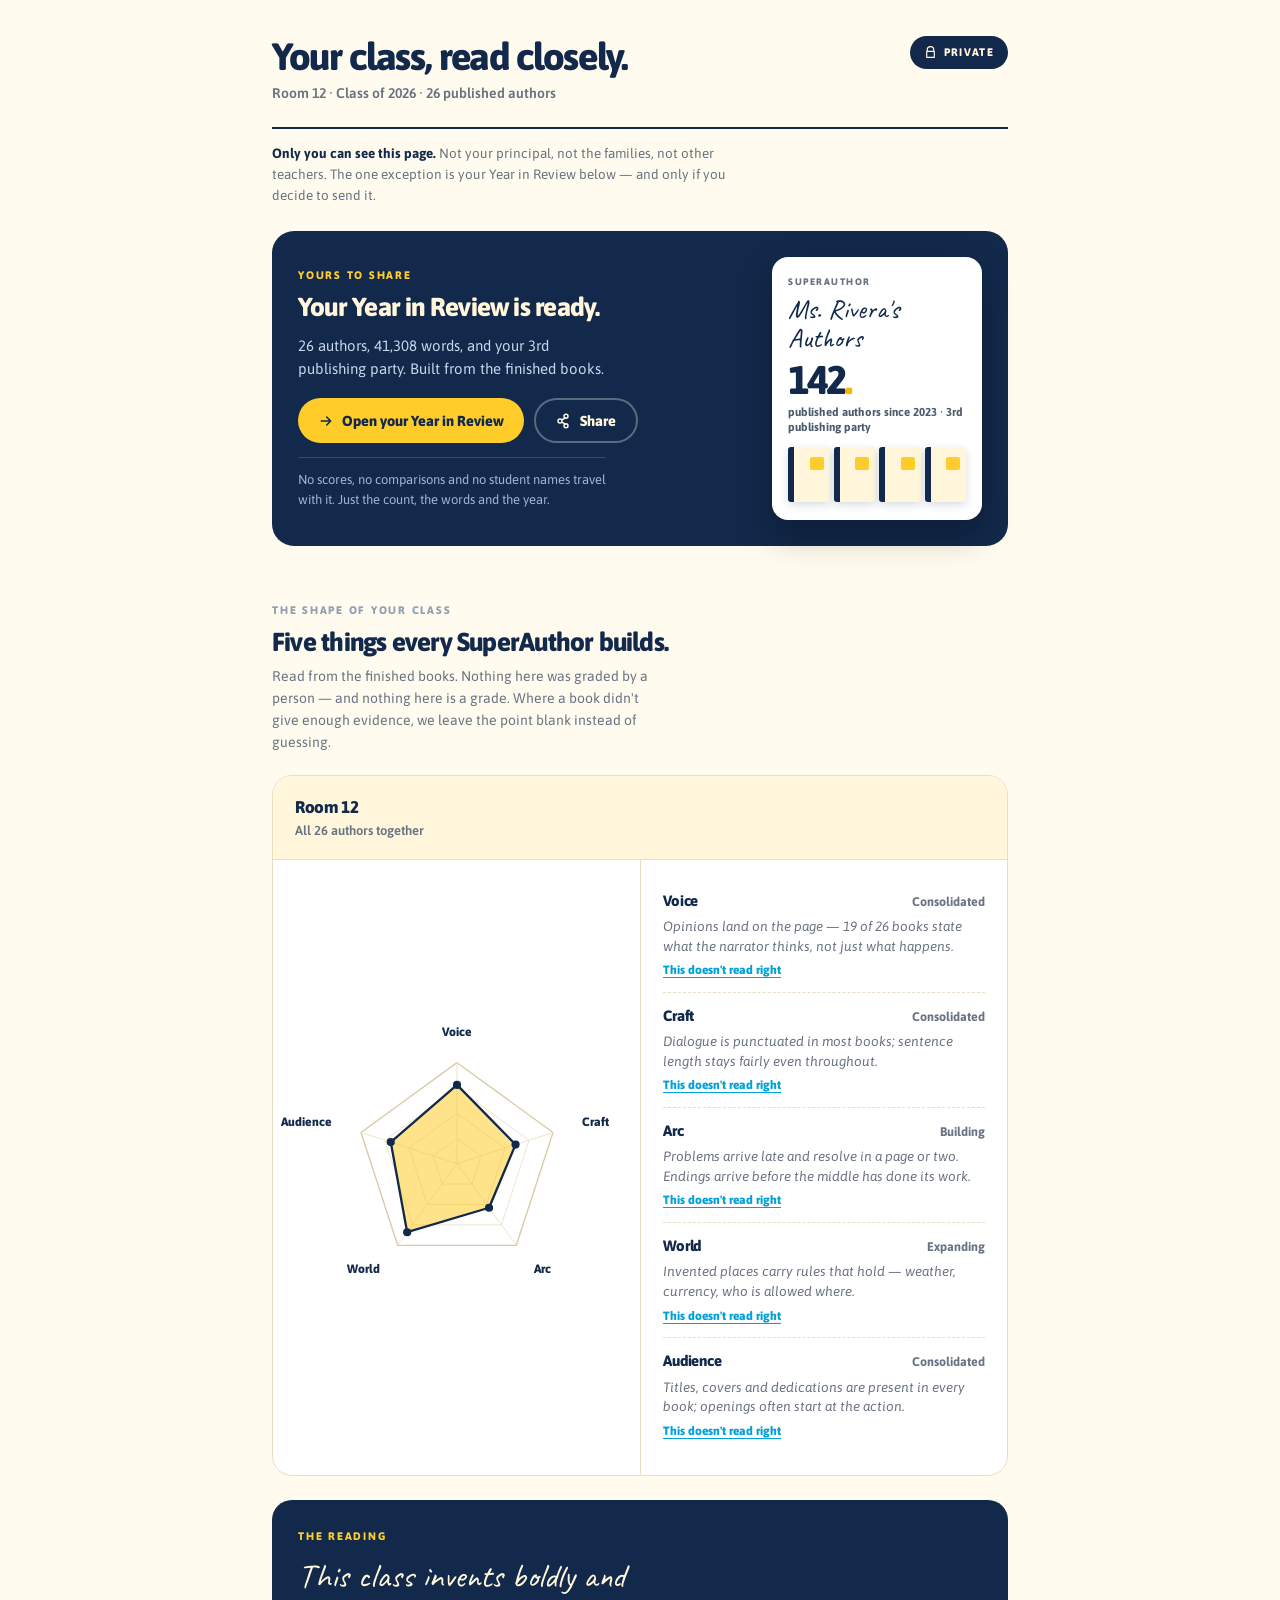
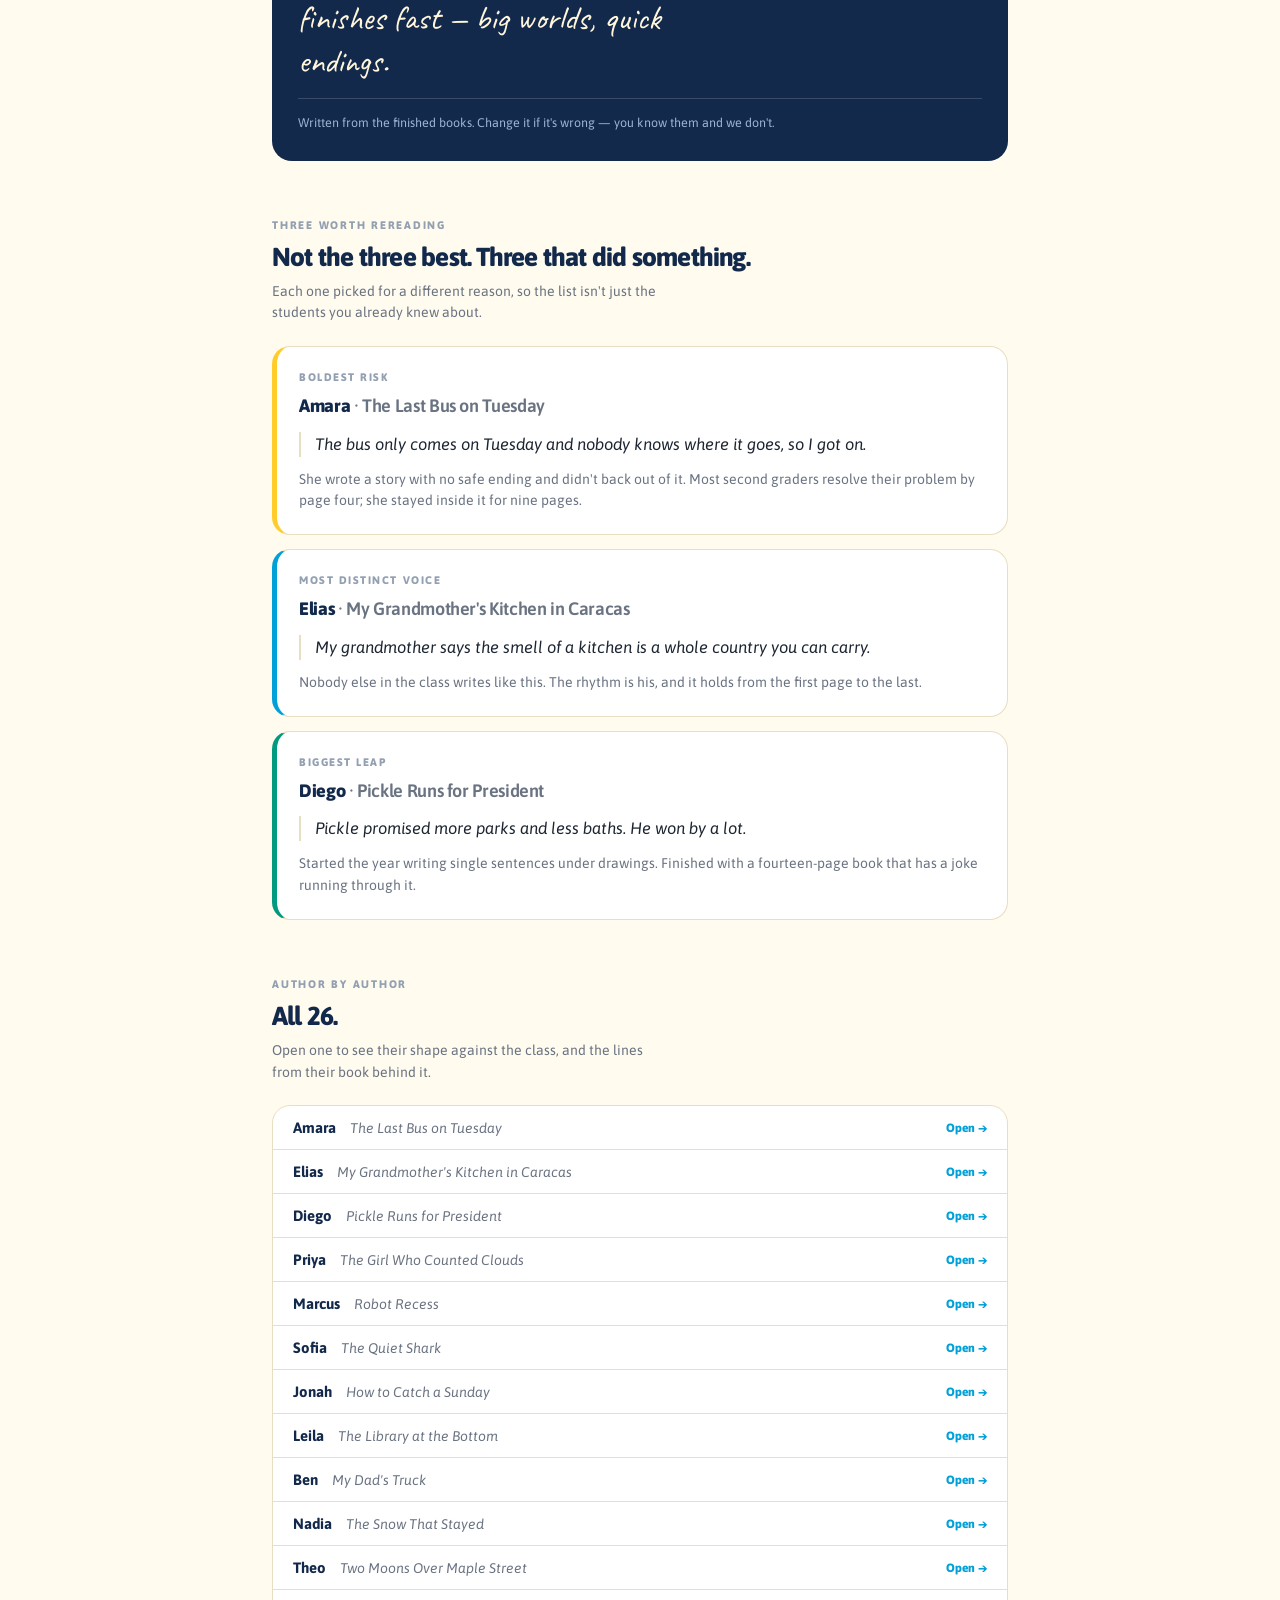
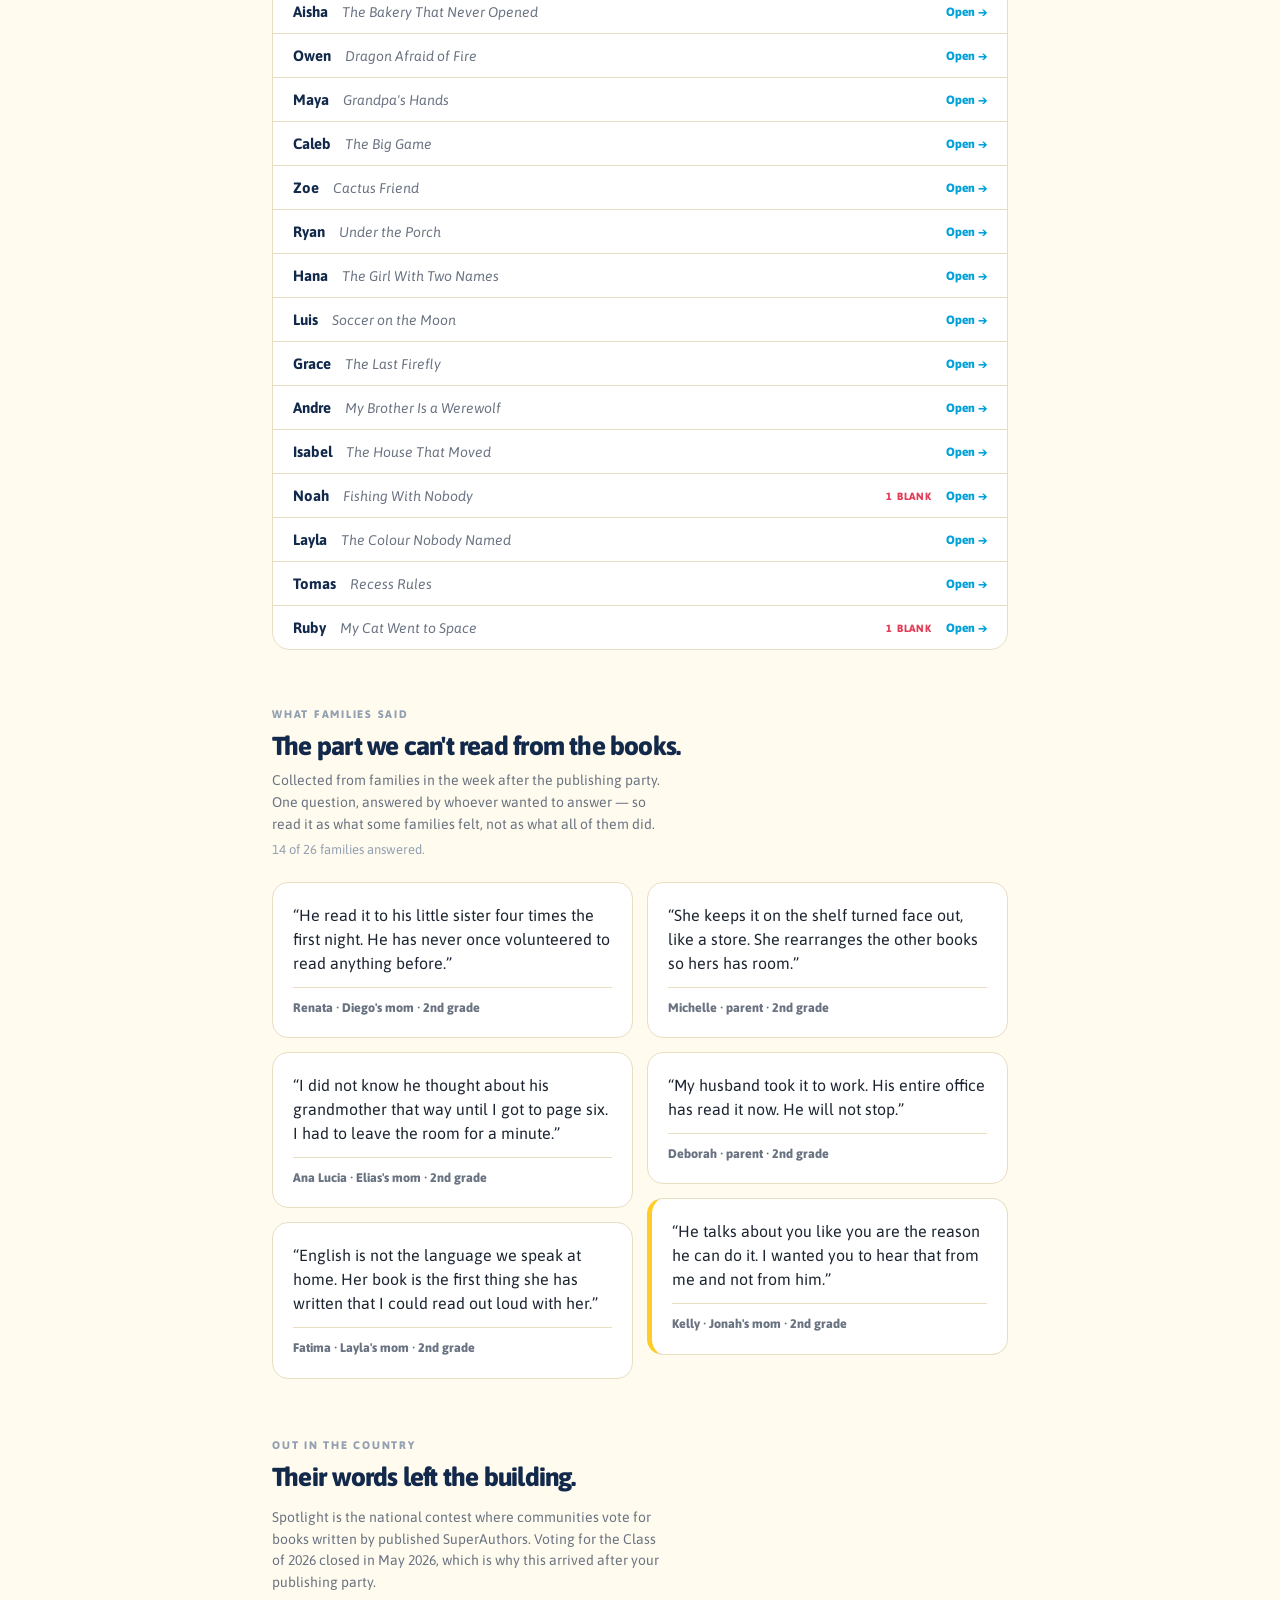
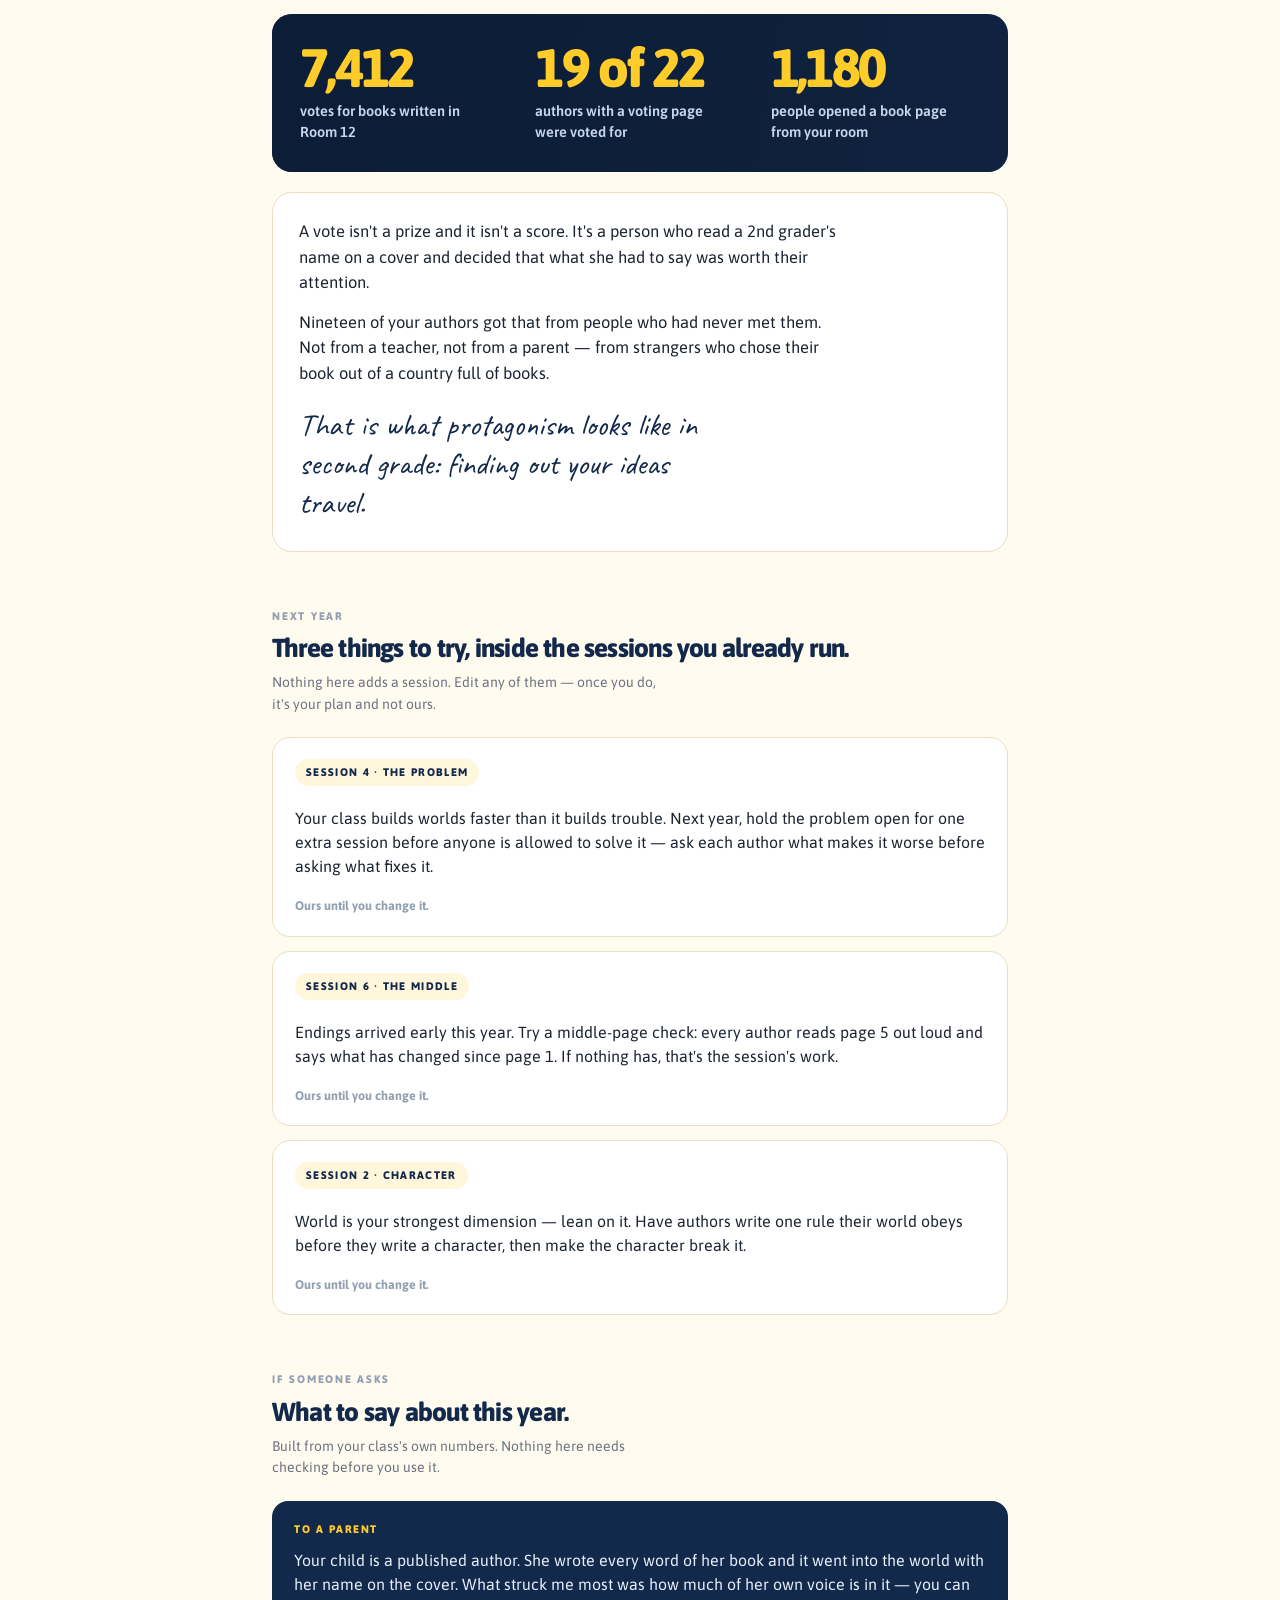
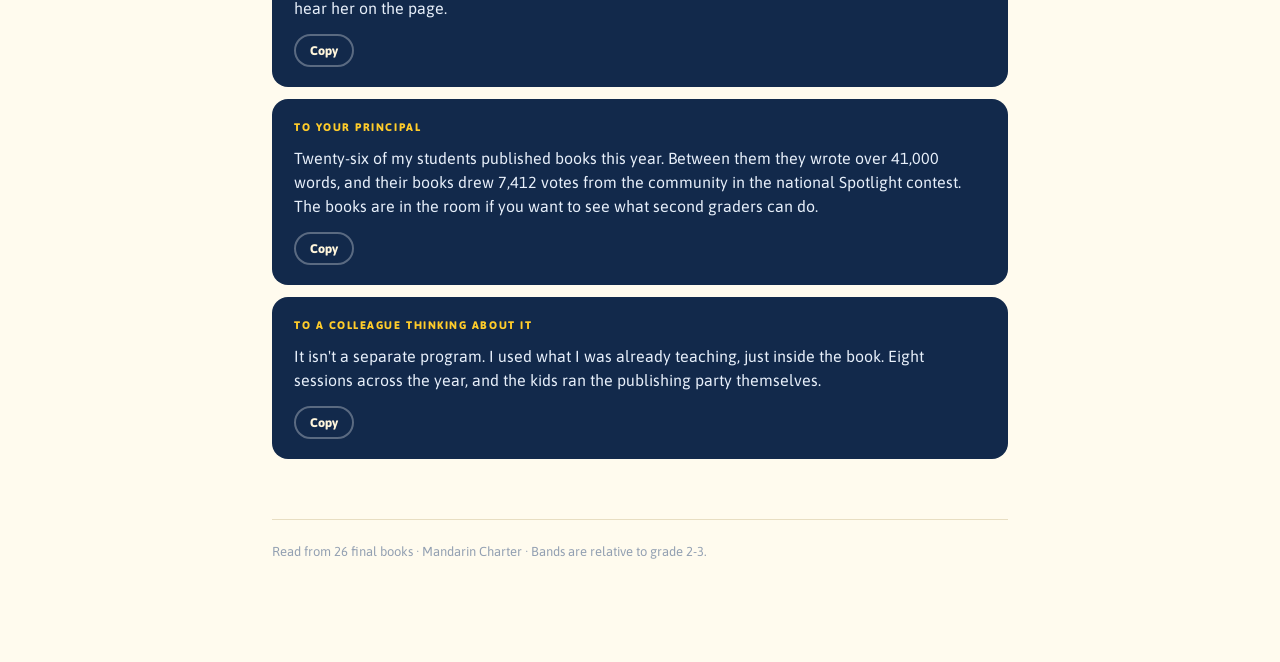
==== commit a33d6b6a: "Update teacher-page.html" ====
--- a/teacher-page.html
+++ b/teacher-page.html
@@ -178,6 +178,33 @@
   .voice.is-teacher{border-left:5px solid var(--yellow)}
   .voice-count{font-size:13px;color:var(--grey-soft);margin-top:4px}
 
+  /* =====================================================================
+     SPOTLIGHT — the outermost ring. The books left the building and people
+     who never met these children read them. Reach only: no rank, no
+     comparison to other rooms, no prize.
+     ===================================================================== */
+  .spot-mark{margin-top:14px}
+  .spot-mark img{height:38px;width:auto}
+  .spot-band{position:relative;border-radius:20px;overflow:hidden;margin-top:20px;background:var(--navy);color:var(--cream)}
+  .spot-band .bg{position:absolute;inset:0;width:100%;height:100%;object-fit:cover;z-index:0}
+  .spot-band .scrim{
+    position:absolute;inset:0;z-index:1;
+    background:linear-gradient(100deg,
+      rgba(12,29,54,.95) 0%,
+      rgba(12,29,54,.90) 40%,
+      rgba(12,29,54,.66) 78%,
+      rgba(12,29,54,.50) 100%);
+  }
+  .spot-band .inner{position:relative;z-index:2;padding:30px 28px}
+  .spot-figs{display:grid;gap:26px;grid-template-columns:repeat(auto-fit,minmax(160px,1fr))}
+  .fig .n{font-size:clamp(40px,8.5vw,54px);line-height:.9;font-weight:800;letter-spacing:-.05em;color:var(--yellow)}
+  .fig .l{font-size:14.5px;line-height:1.4;font-weight:600;color:#C6D6EC;margin-top:9px;max-width:22ch}
+
+  .spot-say{margin-top:20px;background:var(--paper);border:1px solid var(--line);border-radius:20px;padding:26px 26px 28px}
+  .spot-say p{font-size:16.5px;line-height:1.55;color:var(--ink);max-width:60ch}
+  .spot-say p + p{margin-top:14px}
+  .spot-say .close{font-family:'Caveat',cursive;font-size:clamp(25px,5.4vw,31px);line-height:1.25;color:var(--navy);margin-top:20px;max-width:30ch}
+
   /* ================= Suggestions ================= */
   .sugs{display:grid;gap:14px;margin-top:22px}
   .sug{background:var(--paper);border:1px solid var(--line);border-radius:18px;padding:20px 22px}
@@ -205,10 +232,50 @@
   #retroOverlay{
     position:fixed;inset:0;z-index:200;
     background:var(--navy-deep);
+    color:var(--cream);
     display:none;place-items:center;
     padding:20px 16px;
   }
   #retroOverlay.is-open{display:grid}
+
+  /* Cover card. The photo sits behind a scrim that closes to solid navy, so
+     the type stays legible whatever the image happens to contain — and the
+     card still reads if the image never loads. */
+  #retroOverlay .card-cover{padding:0;overflow:hidden}
+  #retroOverlay .cover-img{position:absolute;inset:0;width:100%;height:100%;object-fit:cover;z-index:0}
+  #retroOverlay .cover-scrim{
+    position:absolute;inset:0;z-index:1;
+    background:linear-gradient(to bottom,
+      rgba(12,29,54,.20) 0%,
+      rgba(12,29,54,.46) 28%,
+      rgba(12,29,54,.80) 56%,
+      rgba(12,29,54,.96) 76%,
+      #0C1D36 100%);
+  }
+  #retroOverlay .cover-inner{
+    position:relative;z-index:2;height:100%;
+    display:flex;flex-direction:column;
+    padding:60px 32px 92px;
+  }
+  #retroOverlay .cover-body{margin-top:auto}
+  #retroOverlay .cover-script{
+    font-family:'Caveat',cursive;
+    font-size:clamp(30px,7.5vw,40px);line-height:1;
+    color:#C6D6EC;margin-bottom:4px;
+  }
+  #retroOverlay .cover-title{
+    font-size:clamp(36px,9.6vw,50px);font-weight:800;
+    letter-spacing:-.045em;line-height:.96;color:var(--cream);
+  }
+  #retroOverlay .cover-title span{color:var(--yellow)}
+  #retroOverlay .cover-meta{font-size:14px;font-weight:700;color:#C6D6EC;margin-top:16px}
+  #retroOverlay .cover-body .years{margin-top:20px}
+  #retroOverlay .hint{
+    display:inline-flex;align-items:center;gap:7px;
+    font-size:12.5px;font-weight:800;letter-spacing:.06em;text-transform:uppercase;
+    color:rgba(255,246,220,.62);margin-top:20px;
+  }
+  #retroOverlay .hint svg{width:14px;height:14px}
 
   #retroOverlay .frame{width:min(430px,100%);position:relative}
   #retroOverlay .stage{
@@ -241,7 +308,7 @@
     transition:opacity .45s ease,transform .45s ease,visibility .45s;
   }
   #retroOverlay .card.is-on{opacity:1;visibility:visible;transform:none}
-  #retroOverlay .card-navy{background:var(--navy)}
+  #retroOverlay .card-navy{background:var(--navy);color:var(--cream)}
   #retroOverlay .card-cream{background:var(--cream);color:var(--ink)}
 
   #retroOverlay .glow{position:absolute;width:420px;height:420px;border-radius:50%;background:rgba(255,204,42,.13);filter:blur(6px);pointer-events:none}
@@ -256,10 +323,15 @@
   }
   #retroOverlay .card-cream .eyebrow{background:var(--navy);color:var(--yellow);border-color:transparent}
 
+  /* Spotlight card carries the contest lockup instead of a text eyebrow. */
+  #retroOverlay .spot-lockup{align-self:flex-start;position:relative;z-index:2}
+  #retroOverlay .spot-lockup img{height:34px;width:auto}
+
   #retroOverlay .rbody{margin-top:auto;position:relative;z-index:2}
   #retroOverlay .huge{font-size:clamp(74px,22vw,106px);line-height:.86;letter-spacing:-.055em;font-weight:800;color:var(--yellow)}
   #retroOverlay .card-cream .huge{color:var(--navy)}
-  #retroOverlay .lede{font-size:clamp(20px,5vw,25px);line-height:1.28;letter-spacing:-.028em;font-weight:700;margin-top:18px;max-width:20ch}
+  #retroOverlay .lede{font-size:clamp(20px,5vw,25px);line-height:1.28;letter-spacing:-.028em;font-weight:700;margin-top:18px;max-width:20ch;color:var(--cream)}
+  #retroOverlay .card-cream .lede{color:var(--ink)}
   #retroOverlay .sub{font-size:15px;line-height:1.6;margin-top:14px;color:#C6D6EC;max-width:32ch}
   #retroOverlay .card-cream .sub{color:#4C5A6E}
   #retroOverlay .rule{width:44px;height:4px;border-radius:99px;background:var(--yellow);margin-top:24px}
@@ -285,7 +357,7 @@
   @keyframes bkIn{to{opacity:1;transform:none}}
 
   #retroOverlay .titles{margin-top:auto;position:relative;z-index:2}
-  #retroOverlay .title-line{font-size:clamp(18px,4.4vw,22px);line-height:1.3;font-weight:700;letter-spacing:-.02em;padding:14px 0;border-bottom:1px solid rgba(255,255,255,.16)}
+  #retroOverlay .title-line{font-size:clamp(18px,4.4vw,22px);line-height:1.3;font-weight:700;letter-spacing:-.02em;color:var(--cream);padding:14px 0;border-bottom:1px solid rgba(255,255,255,.16)}
   #retroOverlay .title-line:first-child{border-top:1px solid rgba(255,255,255,.16)}
   #retroOverlay .title-line em{font-style:normal;color:var(--yellow)}
 
@@ -310,10 +382,10 @@
   #retroOverlay .tap{position:absolute;top:0;bottom:0;width:34%;z-index:20;background:transparent}
   #retroOverlay .tap-prev{left:0}
   #retroOverlay .tap-next{right:0;width:66%}
-  #retroOverlay .dots{position:absolute;left:0;right:0;bottom:24px;display:flex;justify-content:center;gap:14px;z-index:25}
-  #retroOverlay .nav-btn{width:38px;height:38px;border-radius:50%;background:rgba(255,255,255,.14);border:1px solid rgba(255,255,255,.2);display:grid;place-items:center}
-  #retroOverlay .nav-btn:hover{background:rgba(255,255,255,.26)}
-  #retroOverlay .nav-btn svg{width:16px;height:16px}
+  #retroOverlay .dots{position:absolute;left:0;right:0;bottom:22px;display:flex;justify-content:center;gap:16px;z-index:25}
+  #retroOverlay .nav-btn{width:44px;height:44px;border-radius:50%;background:rgba(255,255,255,.16);border:1px solid rgba(255,255,255,.24);display:grid;place-items:center;transition:background .16s ease}
+  #retroOverlay .nav-btn:hover{background:rgba(255,255,255,.3)}
+  #retroOverlay .nav-btn svg{width:18px;height:18px}
   #retroOverlay .nav-btn[disabled]{opacity:.3;cursor:default}
   #retroOverlay .stage.on-light .nav-btn{background:rgba(18,41,75,.1);border-color:rgba(18,41,75,.16)}
   #retroOverlay .stage.on-light .nav-btn svg path{stroke:var(--navy)}
@@ -421,6 +493,22 @@
     <div class="voices" id="voices"></div>
   </section>
 
+  <!-- ============ Spotlight ============ -->
+  <section id="spotSection">
+    <div class="kicker">Out in the country</div>
+    <h2>Their words left the building.</h2>
+    <div class="spot-mark"><img id="spotLogo" src="" alt="SuperAuthor Spotlight" /></div>
+    <p class="note" id="spotNote"></p>
+
+    <div class="spot-band">
+      <img class="bg" id="spotBg" src="" alt="" />
+      <div class="scrim" aria-hidden="true"></div>
+      <div class="inner"><div class="spot-figs" id="spotFigs"></div></div>
+    </div>
+
+    <div class="spot-say" id="spotSay"></div>
+  </section>
+
   <!-- ============ Suggestions ============ -->
   <section>
     <div class="kicker">Next year</div>
@@ -447,14 +535,21 @@
     <div class="stage" id="stage">
       <div class="progress" id="progress" aria-hidden="true"></div>
 
-      <article class="card card-navy is-on" data-card>
-        <div class="glow glow-tr" aria-hidden="true"></div>
-        <span class="eyebrow" data-party-month></span>
-        <div class="rbody">
-          <div class="huge" data-party-ordinal></div>
-          <p class="lede">publishing party you've walked a class through.</p>
-          <div class="rule"></div>
-          <div class="years" data-years></div>
+      <article class="card card-navy card-cover is-on" data-card>
+        <img class="cover-img" id="coverImg" src="" alt="" />
+        <div class="cover-scrim" aria-hidden="true"></div>
+        <div class="cover-inner">
+          <span class="eyebrow" data-cover-eyebrow></span>
+          <div class="cover-body">
+            <div class="cover-script" data-cover-who></div>
+            <div class="cover-title" data-cover-title></div>
+            <div class="years" data-years></div>
+            <div class="cover-meta" data-cover-meta></div>
+            <div class="hint">
+              Tap right to begin
+              <svg viewBox="0 0 24 24" fill="none" aria-hidden="true"><path d="M5 12h14M13 6l6 6-6 6" stroke="currentColor" stroke-width="2.4" stroke-linecap="round" stroke-linejoin="round"/></svg>
+            </div>
+          </div>
         </div>
       </article>
 
@@ -512,8 +607,20 @@
         </div>
       </article>
 
+      <!-- Spotlight card. Removed entirely when voting hasn't closed. -->
+      <article class="card card-navy" data-card id="spotCard">
+        <div class="glow glow-tr" aria-hidden="true"></div>
+        <span class="spot-lockup"><img data-spot-logo src="" alt="SuperAuthor Spotlight" /></span>
+        <div class="rbody">
+          <div class="huge" data-spot-votes></div>
+          <p class="lede">votes for books written in your room.</p>
+          <div class="rule"></div>
+          <p class="sub" data-spot-sub></p>
+        </div>
+      </article>
+
       <article class="card card-navy" data-card>
-        <div class="glow glow-tr" aria-hidden="true"></div>
+        <div class="glow glow-bl" aria-hidden="true"></div>
         <span class="eyebrow">Share your year</span>
         <div class="share-card">
           <div class="mark">SuperAuthor</div>
@@ -588,6 +695,10 @@
   words:           41308,
   wordsCompare:    "The Wonderful Wizard of Oz",
 
+  /* Opening image of the Year in Review. Sits behind a scrim, so any crop
+     works and a failed load degrades to solid navy. */
+  heroImage:       "https://superauthor.com/wp-content/uploads/2026/07/imagem-1-scaled.png",
+
   titles: [
     ["A dragon who was ", "afraid of fire"],
     ["A grandmother's kitchen in ", "Caracas"],
@@ -601,6 +712,41 @@
     "2":     "https://superauthor.com/wp-content/uploads/2026/06/2th-grade.png",
     "5":     "https://superauthor.com/wp-content/uploads/2026/06/5th-grade.png",
     "8":     "https://superauthor.com/wp-content/uploads/2026/06/8th-grade.png"
+  },
+
+  /* --- Spotlight. FICTIONAL PLACEHOLDERS for the pilot. ---
+
+     Voting closes in May; the publishing party is in March. So this block is
+     null on the teacher's first visit and only fills two months later. Set
+     spotlight to null to see that state: the page section, the retrospective
+     card and the Spotlight line in the principal script all disappear
+     together, and nothing is left waiting for data.
+
+     Reach only. No rank, no position, no comparison to other rooms, no
+     prize. The contest page can be competitive; this page is not.
+
+     · votes ................ total votes across this room's book pages
+     · votedAuthors ......... authors who received at least one vote
+     · participatingAuthors . authors with a live voting page. NOT the class
+                              size — only students whose parents opted in get
+                              a page, so counting against 26 would read as
+                              the teacher's shortfall when it is a consent
+                              rate. If this field is unavailable, set it to
+                              null and the copy drops the denominator.
+     · readers .............. unique people who opened a book page from this
+                              room. Set to null if the product doesn't
+                              expose it; the third figure is dropped rather
+                              than estimated.
+     · closedMonth .......... when voting ended, printed so the teacher knows
+                              why this appeared after her party. */
+  spotlight: {
+    votes:                 7412,
+    votedAuthors:          19,
+    participatingAuthors:  22,
+    readers:               1180,
+    closedMonth:           "May 2026",
+    logo:  "https://superauthor.com/wp-content/uploads/2026/07/logo-concurso.png",
+    image: "https://superauthor.com/wp-content/uploads/2026/07/imagem-4.png"
   },
 
   dims: ["Voice", "Craft", "Arc", "World", "Audience"],
@@ -638,11 +784,13 @@
       text:"World is your strongest dimension — lean on it. Have authors write one rule their world obeys before they write a character, then make the character break it." }
   ],
 
+  /* spotlightText, where present, replaces text once Spotlight data exists. */
   says: [
     { to:"To a parent",
       text:"Your child is a published author. She wrote every word of her book and it went into the world with her name on the cover. What struck me most was how much of her own voice is in it — you can hear her on the page." },
     { to:"To your principal",
-      text:"Twenty-six of my students published books this year. Between them they wrote over 41,000 words. The books are in the room if you want to see what second graders can do." },
+      text:"Twenty-six of my students published books this year. Between them they wrote over 41,000 words. The books are in the room if you want to see what second graders can do.",
+      spotlightText:"Twenty-six of my students published books this year. Between them they wrote over 41,000 words, and their books drew 7,412 votes from the community in the national Spotlight contest. The books are in the room if you want to see what second graders can do." },
     { to:"To a colleague thinking about it",
       text:"It isn't a separate program. I used what I was already teaching, just inside the book. Eight sessions across the year, and the kids ran the publishing party themselves." }
   ],
@@ -738,6 +886,8 @@
 /* ========================================================================= */
 
 var ORDINALS = ["", "1st", "2nd", "3rd", "4th", "5th", "6th", "7th", "8th", "9th", "10th"];
+var ORDINAL_WORDS = ["", "First", "Second", "Third", "Fourth", "Fifth", "Sixth",
+  "Seventh", "Eighth", "Ninth", "Tenth"];
 var SPELLED = ["", "One", "Two", "Three", "Four", "Five", "Six", "Seven", "Eight", "Nine",
   "Ten", "Eleven", "Twelve", "Thirteen", "Fourteen", "Fifteen", "Sixteen", "Seventeen",
   "Eighteen", "Nineteen", "Twenty", "Twenty-one", "Twenty-two", "Twenty-three",
@@ -752,6 +902,7 @@
 ];
 
 var DIMS = CONFIG.dims;
+var SPOT = CONFIG.spotlight || null;
 var edits = {};
 var selected = null;
 
@@ -764,11 +915,14 @@
 }
 function ordinal(n){ return ORDINALS[n] || (n + "th"); }
 function spelled(n){ return SPELLED[n] || String(n); }
+function lower(s){ return s.charAt(0).toLowerCase() + s.slice(1); }
+function num(n){ return Number(n).toLocaleString("en-US"); }
 function bandOf(v){
   if (v == null) return null;
   for (var i = 0; i < BANDS.length; i++) if (v >= BANDS[i].min) return BANDS[i].label;
   return BANDS[BANDS.length - 1].label;
 }
+function drop(node){ if (node && node.parentNode) node.parentNode.removeChild(node); }
 
 /* A book tile. The cover art is drawn in CSS underneath, so a missing or
    slow image still reads as a book instead of a hole. */
@@ -1031,8 +1185,7 @@
 (function(){
   var v = CONFIG.voices;
   if (!v || !v.quotes || !v.quotes.length){
-    var s = $("#voicesSection");
-    if (s) s.parentNode.removeChild(s);
+    drop($("#voicesSection"));
     return;
   }
   $("#voiceCount").textContent = v.respondents + " of " + v.families + " families answered.";
@@ -1044,6 +1197,79 @@
       (q.grade ? " · " + q.grade : "")));
     $("#voices").appendChild(card);
   });
+})();
+
+/* ================= Spotlight =================
+   Runs before the story-navigation block below reads [data-card], so a
+   removed Spotlight card never enters the card sequence or the progress bar. */
+(function(){
+  if (!SPOT || !SPOT.votes){
+    drop($("#spotSection"));
+    drop($("#spotCard"));
+    return;
+  }
+
+  var logos = [].slice.call(document.querySelectorAll("#spotLogo, [data-spot-logo]"));
+  logos.forEach(function(img){
+    img.src = SPOT.logo;
+    img.addEventListener("error", function(){ img.style.display = "none"; });
+  });
+
+  var bg = $("#spotBg");
+  bg.src = SPOT.image;
+  bg.addEventListener("error", function(){ bg.style.display = "none"; });
+
+  $("#spotNote").textContent = "Spotlight is the national contest where communities " +
+    "vote for books written by published SuperAuthors. Voting for the Class of " +
+    CONFIG.classYear + " closed in " + SPOT.closedMonth + ", which is why this arrived " +
+    "after your publishing party.";
+
+  /* Figures. Each one is dropped rather than estimated when its field is
+     missing, so the band never carries a number the product can't produce. */
+  var figs = [
+    { n:num(SPOT.votes), l:"votes for books written in " + CONFIG.room },
+    SPOT.participatingAuthors
+      ? { n:SPOT.votedAuthors + " of " + SPOT.participatingAuthors,
+          l:"authors with a voting page were voted for" }
+      : { n:num(SPOT.votedAuthors), l:"of your authors were voted for" },
+    SPOT.readers
+      ? { n:num(SPOT.readers), l:"people opened a book page from your room" }
+      : null
+  ];
+
+  var box = $("#spotFigs");
+  figs.forEach(function(f){
+    if (!f) return;
+    var d = el("div", "fig");
+    d.appendChild(el("div", "n", f.n));
+    d.appendChild(el("div", "l", f.l));
+    box.appendChild(d);
+  });
+
+  var gradeWord = ORDINAL_WORDS[Number(CONFIG.grade)]
+    ? lower(ORDINAL_WORDS[Number(CONFIG.grade)]) + " grade"
+    : "your grade";
+
+  var say = $("#spotSay");
+  say.appendChild(el("p", null,
+    "A vote isn't a prize and it isn't a score. It's a person who read a " +
+    ordinal(Number(CONFIG.grade)) + " grader's name on a cover and decided that what " +
+    "she had to say was worth their attention."));
+  say.appendChild(el("p", null,
+    spelled(SPOT.votedAuthors) + " of your authors got that from people who had never " +
+    "met them. Not from a teacher, not from a parent — from strangers who chose their " +
+    "book out of a country full of books."));
+  say.appendChild(el("p", "close",
+    "That is what protagonism looks like in " + gradeWord +
+    ": finding out your ideas travel."));
+
+  /* Retrospective card. */
+  $("[data-spot-votes]").textContent = num(SPOT.votes);
+  $("[data-spot-sub]").textContent = "From families, neighbours and people who had " +
+    "never met them. " + spelled(SPOT.votedAuthors) + " of your " +
+    (SPOT.participatingAuthors
+      ? lower(spelled(SPOT.participatingAuthors)) + " Spotlight authors"
+      : "authors") + " were voted for.";
 })();
 
 CONFIG.suggestions.forEach(function(s){
@@ -1063,13 +1289,14 @@
 });
 
 CONFIG.says.forEach(function(s){
+  var text = (s.spotlightText && SPOT && SPOT.votes) ? s.spotlightText : s.text;
   var box = el("article", "say");
   box.appendChild(el("div", "to", s.to));
-  box.appendChild(el("p", null, s.text));
+  box.appendChild(el("p", null, text));
   var b = el("button", null, "Copy");
   b.type = "button";
   b.addEventListener("click", function(){
-    if (navigator.clipboard) navigator.clipboard.writeText(s.text);
+    if (navigator.clipboard) navigator.clipboard.writeText(text);
     b.textContent = "Copied";
     setTimeout(function(){ b.textContent = "Copy"; }, 1600);
   });
@@ -1092,7 +1319,7 @@
 
 function renderRetro(){
   $("#retroBlurb").textContent = CONFIG.authorsThisYear + " authors, " +
-    CONFIG.words.toLocaleString("en-US") + " words, and your " + partyOrd +
+    num(CONFIG.words) + " words, and your " + partyOrd +
     " publishing party. Built from the finished books.";
 
   $("#miniWho").textContent = CONFIG.teacher + "'s Authors";
@@ -1105,13 +1332,25 @@
 
   var context = CONFIG.room + " · Class of " + CONFIG.classYear;
 
-  $("[data-party-month]").textContent = CONFIG.partyMonth;
-  $("[data-party-ordinal]").textContent = partyOrd;
+  var cover = $("#coverImg");
+  cover.src = CONFIG.heroImage;
+  cover.alt = "";
+  cover.addEventListener("error", function(){ cover.style.display = "none"; });
+
+  $("[data-cover-eyebrow]").textContent = CONFIG.partyMonth;
+  $("[data-cover-who]").textContent = CONFIG.teacher + "'s";
+
+  var ordWord = ORDINAL_WORDS[parties] || (parties + "th");
+  var title = $("[data-cover-title]");
+  title.appendChild(el("span", null, ordWord));
+  title.appendChild(document.createTextNode(" Year in Review"));
+
+  $("[data-cover-meta]").textContent = ordWord + " publishing party · " +
+    CONFIG.room + " · " + CONFIG.school;
 
   var years = $("[data-years]");
   CONFIG.partyYears.forEach(function(y, i){
-    var s = el("span", "yr" + (i === parties - 1 ? " is-now" : ""), y);
-    years.appendChild(s);
+    years.appendChild(el("span", "yr" + (i === parties - 1 ? " is-now" : ""), y));
   });
   var ghost = el("span", "yr is-next");
   ghost.setAttribute("aria-hidden", "true");
@@ -1123,7 +1362,7 @@
     : "children became published authors with you this year.";
   $("[data-legacy-sub]").textContent = parties > 1
     ? spelled(parties) + " classes. One teacher."
-    : "The first " + spelled(CONFIG.authorsThisYear).toLowerCase() + ". This is where it starts.";
+    : "The first " + lower(spelled(CONFIG.authorsThisYear)) + ". This is where it starts.";
 
   var portrait = $("#portrait");
   portrait.src = CONFIG.photo;
@@ -1143,7 +1382,7 @@
   });
 
   $("[data-words-eyebrow]").textContent = context;
-  $("[data-words-number]").textContent = CONFIG.words.toLocaleString("en-US");
+  $("[data-words-number]").textContent = num(CONFIG.words);
   $("[data-words-sub]").innerHTML = "That's longer than <em>" + CONFIG.wordsCompare + "</em>.";
 
   var titles = $("[data-titles]");
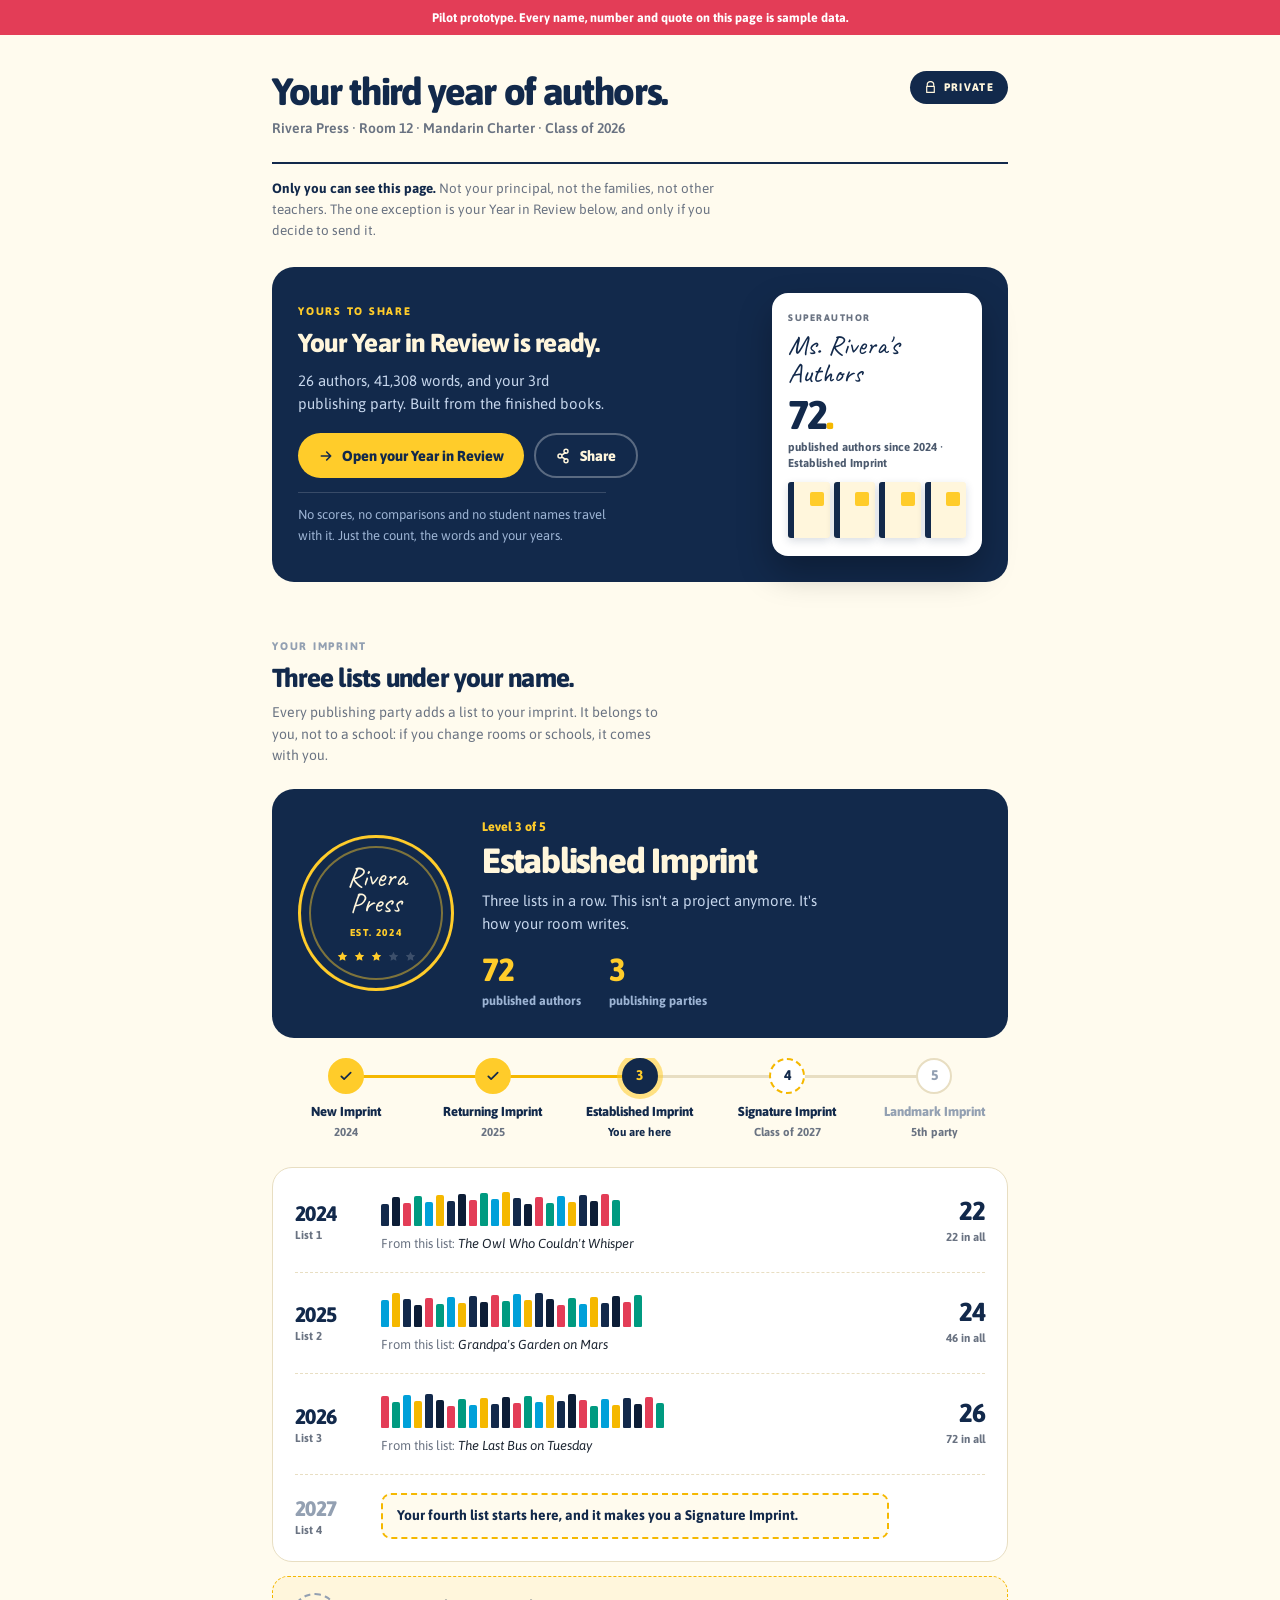
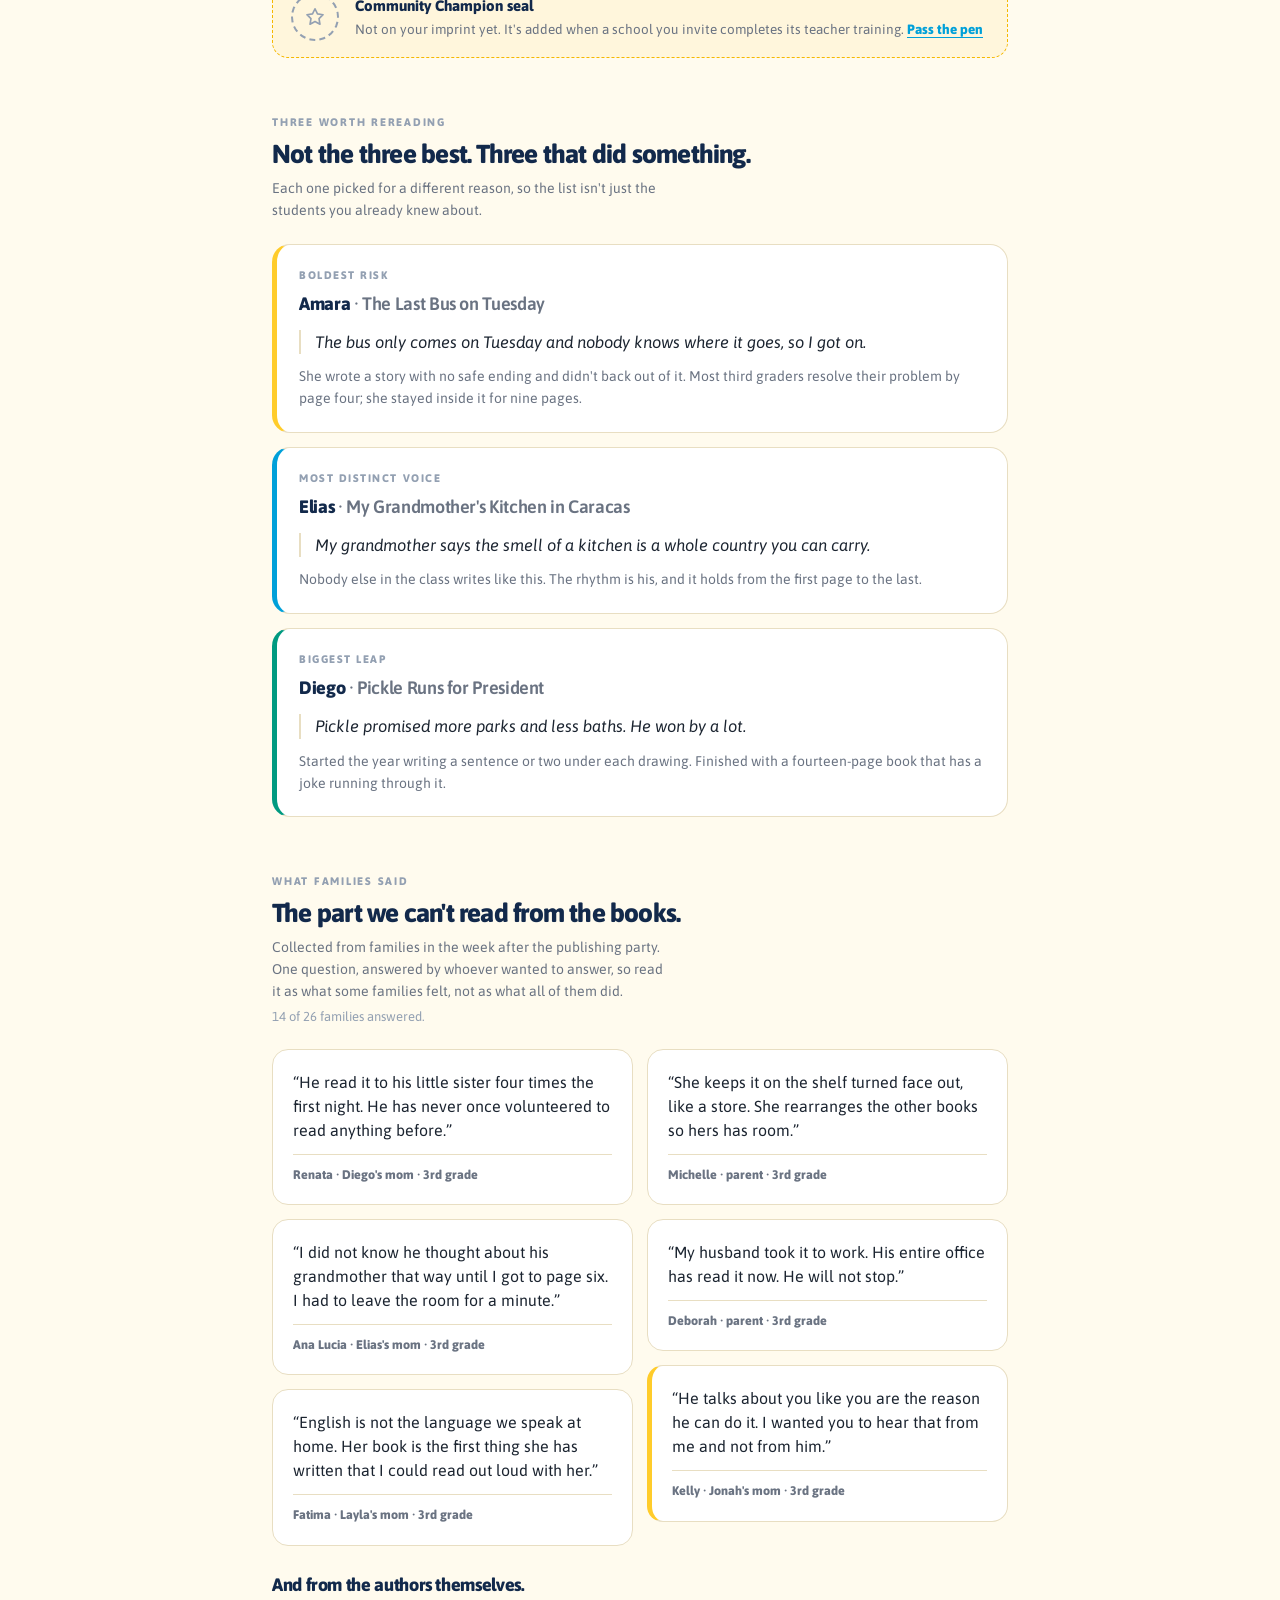
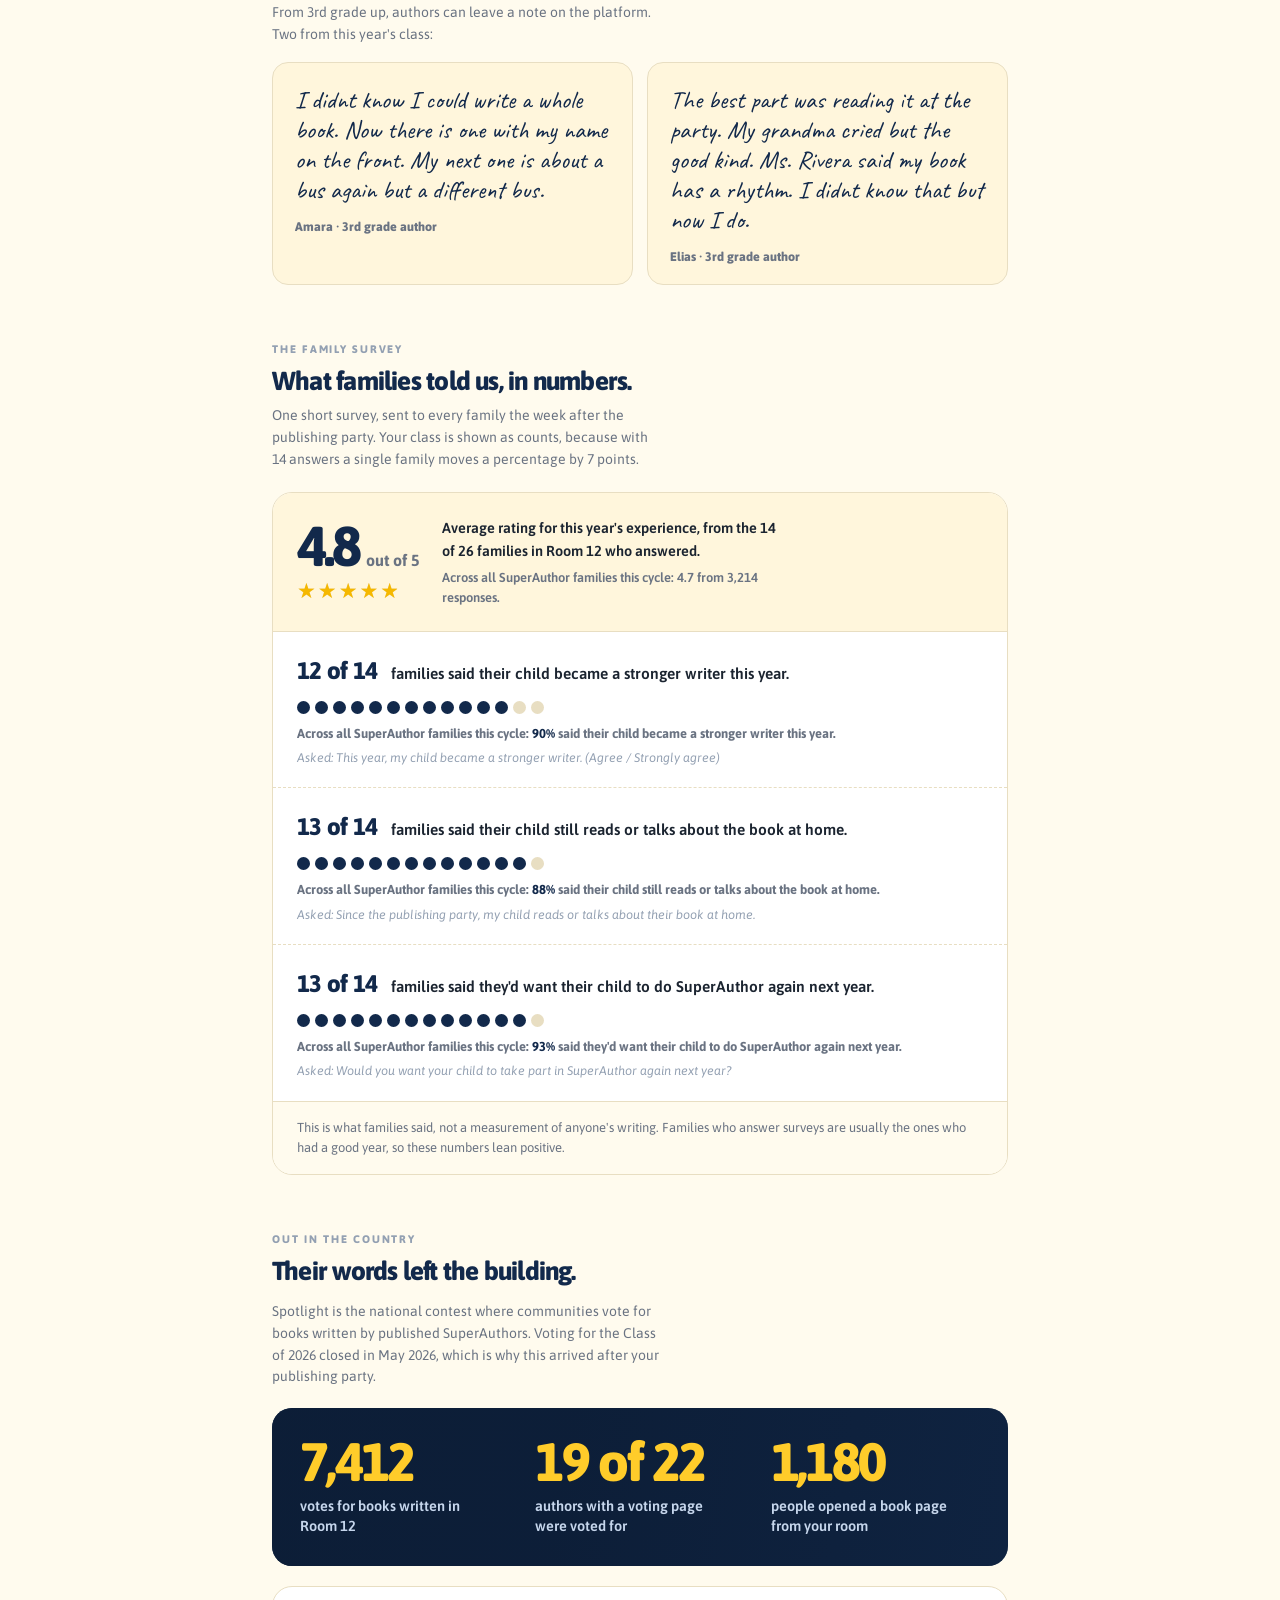
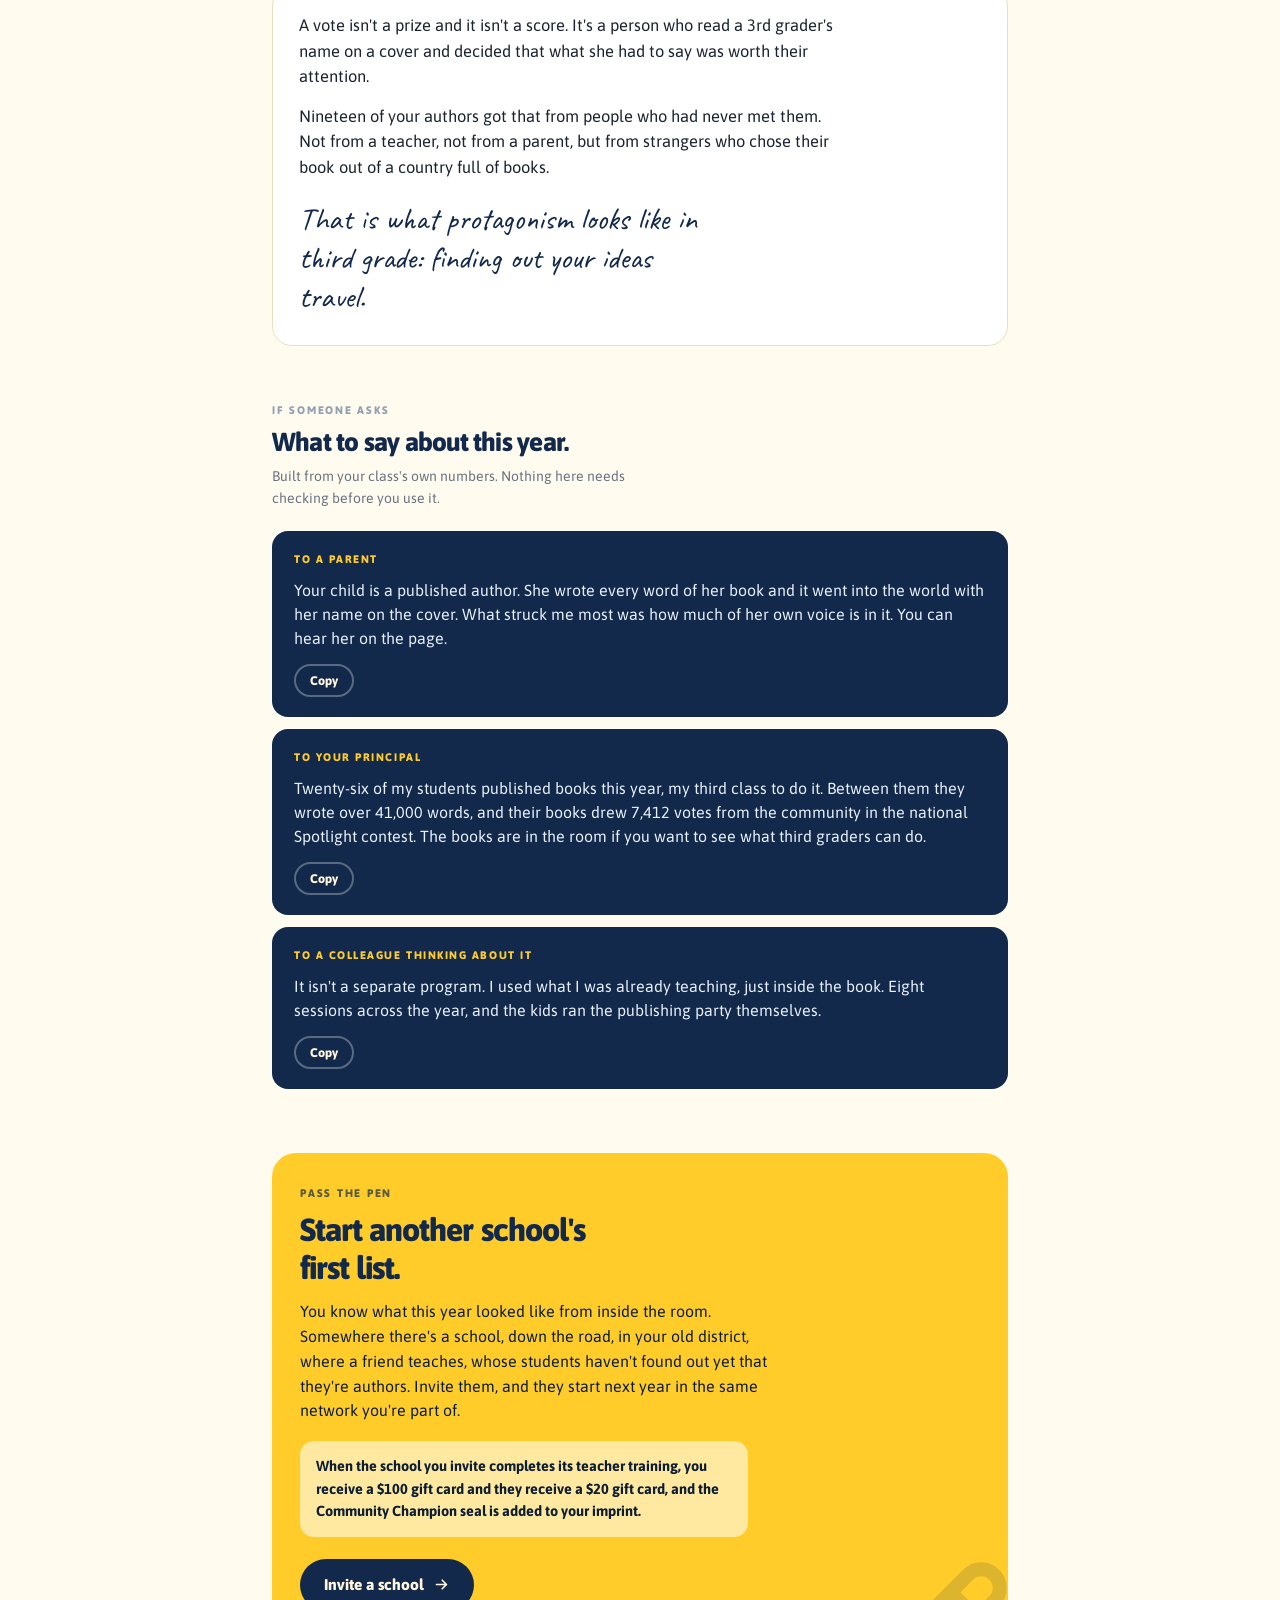
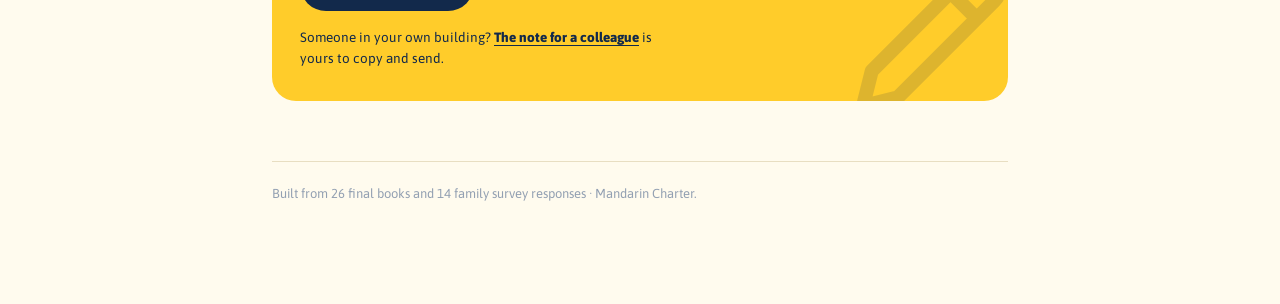
==== commit 0602289b: "Update teacher-page.html" ====
--- a/teacher-page.html
+++ b/teacher-page.html
@@ -3,7 +3,7 @@
 <head>
 <meta charset="UTF-8" />
 <meta name="viewport" content="width=device-width, initial-scale=1.0" />
-<title>Your class, read closely · SuperAuthor</title>
+<title>Your year of authors · SuperAuthor</title>
 <link rel="preconnect" href="https://fonts.googleapis.com">
 <link rel="preconnect" href="https://fonts.gstatic.com" crossorigin>
 <link href="https://fonts.googleapis.com/css2?family=Asap:ital,wght@0,400;0,500;0,600;0,700;0,800;1,400;1,600&family=Caveat:wght@500;600;700&display=swap" rel="stylesheet">
@@ -39,6 +39,10 @@
   a{color:inherit}
   :focus-visible{outline:3px solid var(--blue);outline-offset:3px;border-radius:4px}
 
+  /* Pilot strip. Visible whenever CONFIG.pilot is true so a screenshot of
+     this prototype can never travel as real data. */
+  .pilot{background:var(--pink);color:#fff;font-size:12.5px;font-weight:700;text-align:center;padding:8px 14px}
+
   .wrap{max-width:780px;margin:0 auto;padding:36px 22px 100px}
 
   /* ================= Masthead ================= */
@@ -63,6 +67,7 @@
   section{margin-top:56px}
   .kicker{font-size:11px;font-weight:800;letter-spacing:.16em;text-transform:uppercase;color:var(--grey-soft)}
   h2{font-size:clamp(21px,4.4vw,26px);letter-spacing:-.03em;line-height:1.2;font-weight:800;color:var(--navy);margin-top:8px}
+  h3{font-size:18px;letter-spacing:-.02em;line-height:1.25;font-weight:800;color:var(--navy)}
   .note{font-size:14px;color:var(--grey);margin-top:8px;max-width:56ch}
 
   /* ================= Book tile (shared) ================= */
@@ -78,9 +83,10 @@
   /* ================= Retrospective entry ================= */
   .retro{
     background:var(--navy);color:var(--cream);
-    border-radius:22px;padding:26px;margin-top:26px;
+    border-radius:22px;padding:26px;
     display:grid;grid-template-columns:1fr 210px;gap:26px;align-items:center;
   }
+  section.retro{margin-top:26px}
   @media (max-width:640px){.retro{grid-template-columns:1fr;gap:22px}}
   .retro .kicker{color:var(--yellow)}
   .retro h2{color:var(--cream);margin-top:8px}
@@ -105,46 +111,98 @@
   .mini .strip{display:flex;gap:4px;margin-top:12px}
   .mini .strip .bk{flex:1;aspect-ratio:3/4}
 
-  /* ================= Shape panel ================= */
-  .panel{background:var(--paper);border:1px solid var(--line);border-radius:20px;margin-top:22px;overflow:hidden}
-  .panel-head{
-    display:flex;align-items:center;justify-content:space-between;gap:14px;
-    padding:18px 22px;border-bottom:1px solid var(--line);background:var(--cream);flex-wrap:wrap;
-  }
-  .panel-head .who{font-weight:800;letter-spacing:-.02em;color:var(--navy);font-size:17px}
-  .panel-head .who small{display:block;font-size:13px;font-weight:600;color:var(--grey);letter-spacing:0}
-  .back{font-size:13px;font-weight:800;color:var(--navy);border:2px solid var(--navy);border-radius:999px;padding:7px 14px;display:none}
-  .back.is-on{display:inline-block}
-  .back:hover{background:var(--navy);color:var(--cream)}
-
-  .panel-body{display:grid;grid-template-columns:1fr 1fr}
-  @media (max-width:640px){.panel-body{grid-template-columns:1fr}}
-  .chart{padding:18px 10px 22px;display:grid;place-items:center}
-  .chart svg{width:100%;max-width:330px;height:auto;overflow:visible}
-  .axes{border-left:1px solid var(--line);padding:18px 22px 22px}
-  @media (max-width:640px){.axes{border-left:0;border-top:1px solid var(--line)}}
-
-  .ax{padding:11px 0;border-bottom:1px dashed var(--line)}
-  .ax:last-child{border-bottom:0}
-  .ax-top{display:flex;align-items:baseline;justify-content:space-between;gap:10px}
-  .ax-name{font-weight:800;letter-spacing:-.01em;color:var(--navy);font-size:15px}
-  .ax-band{font-size:12.5px;font-weight:700;color:var(--grey)}
-  .ax-band.empty{color:var(--pink)}
-  .ax-band.edited::after{content:" · yours";color:var(--navy)}
-  .ax-ev{font-size:13.5px;color:var(--grey);margin-top:5px;font-style:italic;line-height:1.45}
-  .ax-ev.none{font-style:normal;color:var(--pink)}
-  .ax-fix{margin-top:8px;display:none;gap:6px;flex-wrap:wrap}
-  .ax.is-fixing .ax-fix{display:flex}
-  .chip{font-size:11.5px;font-weight:800;border:1.5px solid var(--line);border-radius:999px;padding:5px 11px;color:var(--grey)}
-  .chip:hover{border-color:var(--navy);color:var(--navy)}
-  .chip.is-on{background:var(--navy);border-color:var(--navy);color:var(--cream)}
-  .ax-adjust{font-size:12px;font-weight:800;color:var(--blue);margin-top:6px;text-decoration:underline;text-underline-offset:3px}
-
-  /* ================= The reading ================= */
-  .reading{margin-top:24px;background:var(--navy);color:var(--cream);border-radius:20px;padding:28px 26px}
-  .reading .kicker{color:var(--yellow)}
-  .reading p{font-family:'Caveat',cursive;font-size:clamp(27px,6vw,34px);line-height:1.25;margin-top:10px;max-width:26ch}
-  .reading .by{font-size:12.5px;color:#9DB4D4;margin-top:16px;padding-top:14px;border-top:1px solid rgba(255,255,255,.16)}
+  /* =====================================================================
+     YOUR IMPRINT — the teacher's progression. Levels move with publishing
+     parties only, never with book counts, so a small class never climbs
+     slower than a large one. The rail below echoes the year bars on the
+     physical Publishing House Plate.
+     ===================================================================== */
+  .imprint{
+    margin-top:22px;background:var(--navy);color:var(--cream);
+    border-radius:22px;padding:28px 26px;
+    display:grid;grid-template-columns:156px 1fr;gap:28px;align-items:center;
+  }
+  @media (max-width:640px){.imprint{grid-template-columns:1fr;justify-items:start;gap:22px}}
+
+  .seal{
+    width:156px;height:156px;border-radius:50%;
+    border:3px solid var(--yellow);
+    box-shadow:inset 0 0 0 8px var(--navy),inset 0 0 0 10px rgba(255,204,42,.45);
+    display:flex;flex-direction:column;align-items:center;justify-content:center;
+    text-align:center;padding:18px;
+  }
+  .seal .s-name{font-family:'Caveat',cursive;font-size:28px;line-height:.95;color:var(--cream)}
+  .seal .s-est{font-size:10px;font-weight:800;letter-spacing:.16em;text-transform:uppercase;color:var(--yellow);margin-top:8px}
+  .seal .s-stars{display:flex;gap:4px;margin-top:10px}
+  .seal .s-stars svg{width:13px;height:13px}
+
+  .lvl-of{font-size:12.5px;font-weight:800;color:var(--yellow)}
+  .lvl-name{font-size:clamp(27px,5.8vw,35px);font-weight:800;letter-spacing:-.035em;line-height:1.05;margin-top:6px}
+  .lvl-line{font-size:15px;line-height:1.55;color:#C6D6EC;margin-top:10px;max-width:44ch}
+  .lvl-tot{display:flex;gap:28px;margin-top:18px;flex-wrap:wrap}
+  .tot .n{font-size:32px;font-weight:800;color:var(--yellow);letter-spacing:-.045em;line-height:1}
+  .tot .l{font-size:12.5px;color:#9DB4D4;font-weight:700;margin-top:5px}
+
+  /* Level ladder */
+  .ladder-scroll{overflow-x:auto;margin-top:20px;padding-bottom:4px}
+  .ladder{display:grid;grid-template-columns:repeat(5,1fr);min-width:540px}
+  .step{position:relative;text-align:center;padding:0 6px}
+  .step::before{
+    content:"";position:absolute;top:17px;left:-50%;width:100%;height:3px;
+    background:var(--line);z-index:0;
+  }
+  .step:first-child::before{display:none}
+  .step.done::before,.step.now::before{background:var(--yellow-deep)}
+  .dot{
+    position:relative;z-index:1;margin:0 auto;
+    width:36px;height:36px;border-radius:50%;
+    display:grid;place-items:center;
+    font-size:14px;font-weight:800;
+    background:var(--paper);border:2px solid var(--line);color:var(--grey-soft);
+  }
+  .dot svg{width:16px;height:16px}
+  .step.done .dot{background:var(--yellow);border-color:var(--yellow);color:var(--navy)}
+  .step.now .dot{background:var(--navy);border-color:var(--navy);color:var(--yellow);box-shadow:0 0 0 5px rgba(255,204,42,.55)}
+  .step.next .dot{border-style:dashed;border-color:var(--yellow-deep);color:var(--navy)}
+  .step .sn{font-size:13px;font-weight:800;color:var(--navy);margin-top:10px;line-height:1.25}
+  .step .sy{font-size:11.5px;font-weight:700;color:var(--grey);margin-top:3px}
+  .step.locked .sn{color:var(--grey-soft)}
+  .step.now .sy{color:var(--navy)}
+
+  /* Year rail */
+  .rail{margin-top:22px;background:var(--paper);border:1px solid var(--line);border-radius:20px;padding:4px 22px}
+  .bar{display:grid;grid-template-columns:70px 1fr 80px;gap:16px;align-items:center;padding:18px 0;border-bottom:1px dashed var(--line)}
+  .bar:last-child{border-bottom:0}
+  .bar .yr{font-size:21px;font-weight:800;color:var(--navy);letter-spacing:-.03em;line-height:1}
+  .bar .yr small{display:block;font-size:11.5px;color:var(--grey);font-weight:700;letter-spacing:0;margin-top:5px}
+  .spines{display:flex;flex-wrap:wrap;gap:3px;align-items:flex-end;min-height:36px}
+  .spine{width:8px;border-radius:2px 2px 1px 1px;transform-origin:bottom;transform:scaleY(0);transition:transform .45s ease}
+  .rail.is-in .spine{transform:none}
+  .bar .standout{font-size:13px;color:var(--grey);margin-top:8px}
+  .bar .standout i{color:var(--ink)}
+  .bar .ct{text-align:right}
+  .bar .ct .n{font-size:26px;font-weight:800;color:var(--navy);letter-spacing:-.04em;line-height:1}
+  .bar .ct .l{font-size:11.5px;color:var(--grey);font-weight:700;margin-top:4px}
+  .bar.next .yr{color:var(--grey-soft)}
+  .slot{border:2px dashed var(--yellow-deep);border-radius:10px;padding:10px 14px;font-size:14px;font-weight:700;color:var(--navy);background:var(--cream-soft)}
+  @media (max-width:560px){
+    .bar{grid-template-columns:1fr auto}
+    .bar .body{grid-column:1 / -1;grid-row:2}
+  }
+
+  /* Community Champion seal slot */
+  .champ{
+    margin-top:14px;display:flex;gap:16px;align-items:center;
+    background:var(--cream);border:1.5px dashed var(--yellow-deep);
+    border-radius:16px;padding:16px 18px;
+  }
+  .champ .cs{flex:0 0 auto;width:48px;height:48px;border-radius:50%;display:grid;place-items:center;border:2px dashed var(--grey-soft)}
+  .champ .cs svg{width:22px;height:22px}
+  .champ.is-earned{border-style:solid}
+  .champ.is-earned .cs{background:var(--yellow);border:2px solid var(--yellow-deep)}
+  .champ .ct-name{font-weight:800;color:var(--navy);font-size:15px}
+  .champ .ct-txt{font-size:13.5px;color:var(--grey);margin-top:2px}
+  .champ a{font-weight:800;color:var(--blue);text-underline-offset:3px}
 
   /* ================= Cases ================= */
   .cases{display:grid;gap:14px;margin-top:22px}
@@ -157,17 +215,7 @@
   .case blockquote{font-size:16.5px;line-height:1.5;font-style:italic;color:var(--ink);margin-top:12px;padding-left:14px;border-left:2px solid var(--line)}
   .case .because{font-size:14px;color:var(--grey);margin-top:12px}
 
-  /* ================= Roster ================= */
-  .roster{margin-top:22px;background:var(--paper);border:1px solid var(--line);border-radius:18px;overflow:hidden}
-  .row{width:100%;display:flex;align-items:center;gap:14px;padding:13px 20px;text-align:left;border-bottom:1px solid var(--line);transition:background .14s ease}
-  .row:last-child{border-bottom:0}
-  .row:hover,.row.is-sel{background:var(--cream)}
-  .row .nm{font-weight:700;color:var(--navy);font-size:15px;flex:0 0 auto}
-  .row .tt{font-size:14px;color:var(--grey);flex:1;min-width:0;overflow:hidden;text-overflow:ellipsis;white-space:nowrap;font-style:italic}
-  .row .go{font-size:12px;font-weight:800;color:var(--blue);flex:0 0 auto}
-  .row .flag{font-size:10.5px;font-weight:800;letter-spacing:.08em;text-transform:uppercase;color:var(--pink);flex:0 0 auto}
-
-  /* ================= Parent voices ================= */
+  /* ================= Voices ================= */
   .voices{columns:2;column-gap:14px;margin-top:22px}
   @media (max-width:640px){.voices{columns:1}}
   .voice{break-inside:avoid;background:var(--paper);border:1px solid var(--line);border-radius:16px;padding:20px;margin-bottom:14px}
@@ -178,11 +226,41 @@
   .voice.is-teacher{border-left:5px solid var(--yellow)}
   .voice-count{font-size:13px;color:var(--grey-soft);margin-top:4px}
 
-  /* =====================================================================
-     SPOTLIGHT — the outermost ring. The books left the building and people
-     who never met these children read them. Reach only: no rank, no
-     comparison to other rooms, no prize.
-     ===================================================================== */
+  .kids{margin-top:26px}
+  .kids .note{margin-top:6px}
+  .kid-grid{display:grid;grid-template-columns:1fr 1fr;gap:14px;margin-top:16px}
+  @media (max-width:640px){.kid-grid{grid-template-columns:1fr}}
+  .kid{background:var(--cream);border-radius:16px;padding:22px 22px 18px;border:1px solid var(--line)}
+  .kid p{font-family:'Caveat',cursive;font-size:25px;line-height:1.2;color:var(--navy)}
+  .kid .from{font-size:12.5px;font-weight:800;color:var(--grey);margin-top:12px}
+
+  /* ================= Family survey ================= */
+  .survey{margin-top:22px;background:var(--paper);border:1px solid var(--line);border-radius:20px;overflow:hidden}
+  .sv-top{display:grid;grid-template-columns:auto 1fr;gap:22px;align-items:center;padding:24px 24px 22px;background:var(--cream);border-bottom:1px solid var(--line)}
+  @media (max-width:560px){.sv-top{grid-template-columns:1fr;gap:10px}}
+  .sv-score{display:flex;align-items:baseline;gap:6px}
+  .sv-score .n{font-size:56px;font-weight:800;letter-spacing:-.05em;line-height:.9;color:var(--navy)}
+  .sv-score .of{font-size:16px;font-weight:700;color:var(--grey)}
+  .stars{position:relative;display:inline-block;font-size:21px;letter-spacing:2px;line-height:1;margin-top:8px}
+  .stars .bg{color:var(--line)}
+  .stars .fg{position:absolute;left:0;top:0;overflow:hidden;white-space:nowrap;color:var(--yellow-deep)}
+  .sv-lab{font-size:14.5px;color:var(--ink);font-weight:600;max-width:42ch}
+  .sv-lab small{display:block;font-size:13px;color:var(--grey);font-weight:600;margin-top:6px}
+
+  .sv-item{padding:20px 24px;border-bottom:1px dashed var(--line)}
+  .sv-item:last-child{border-bottom:0}
+  .sv-head{display:flex;gap:14px;align-items:baseline;flex-wrap:wrap}
+  .sv-head .cnt{font-size:24px;font-weight:800;color:var(--navy);letter-spacing:-.03em;white-space:nowrap}
+  .sv-head .txt{font-size:15.5px;color:var(--ink);font-weight:600}
+  .sv-dots{display:flex;flex-wrap:wrap;gap:5px;margin-top:12px}
+  .sv-dots i{width:13px;height:13px;border-radius:50%;background:var(--line)}
+  .sv-dots i.on{background:var(--navy)}
+  .sv-all{font-size:13px;font-weight:700;color:var(--grey);margin-top:10px}
+  .sv-all b{color:var(--navy)}
+  .sv-q{font-size:12.5px;color:var(--grey-soft);margin-top:4px;font-style:italic}
+  .sv-fine{font-size:13px;color:var(--grey);padding:16px 24px;background:var(--cream-soft);border-top:1px solid var(--line)}
+
+  /* ================= Spotlight ================= */
   .spot-mark{margin-top:14px}
   .spot-mark img{height:38px;width:auto}
   .spot-band{position:relative;border-radius:20px;overflow:hidden;margin-top:20px;background:var(--navy);color:var(--cream)}
@@ -205,16 +283,6 @@
   .spot-say p + p{margin-top:14px}
   .spot-say .close{font-family:'Caveat',cursive;font-size:clamp(25px,5.4vw,31px);line-height:1.25;color:var(--navy);margin-top:20px;max-width:30ch}
 
-  /* ================= Suggestions ================= */
-  .sugs{display:grid;gap:14px;margin-top:22px}
-  .sug{background:var(--paper);border:1px solid var(--line);border-radius:18px;padding:20px 22px}
-  .sug .anchor{display:inline-block;font-size:11px;font-weight:800;letter-spacing:.12em;text-transform:uppercase;background:var(--cream);color:var(--navy);border-radius:999px;padding:5px 11px}
-  .sug .txt{font-size:16px;line-height:1.5;margin-top:12px;color:var(--ink);border-radius:10px;padding:8px 10px;margin-left:-10px;margin-right:-10px;transition:background .14s ease}
-  .sug .txt:hover{background:var(--cream-soft)}
-  .sug .txt:focus{background:var(--cream);outline:2px solid var(--blue)}
-  .sug .state{font-size:12.5px;font-weight:700;color:var(--grey-soft);margin-top:10px}
-  .sug.is-edited .state{color:var(--green)}
-
   /* ================= What to say ================= */
   .says{display:grid;gap:12px;margin-top:22px}
   .say{background:var(--navy);color:var(--cream);border-radius:16px;padding:20px 22px}
@@ -223,11 +291,35 @@
   .say button{margin-top:14px;font-size:12.5px;font-weight:800;border:2px solid rgba(255,255,255,.3);border-radius:999px;padding:7px 14px;color:var(--cream)}
   .say button:hover{background:rgba(255,255,255,.14)}
 
+  /* ================= Pass the Pen ================= */
+  .pass{
+    margin-top:64px;background:var(--yellow);color:var(--navy);
+    border-radius:24px;padding:32px 28px;position:relative;overflow:hidden;
+  }
+  .pass .kicker{color:var(--navy);opacity:.7}
+  .pass h2{font-size:clamp(25px,5.4vw,32px);max-width:18ch}
+  .pass p{font-size:16px;line-height:1.55;margin-top:12px;max-width:52ch;color:var(--navy-deep)}
+  .pass .reward{font-size:14.5px;font-weight:700;background:rgba(255,255,255,.55);border-radius:14px;padding:14px 16px;margin-top:18px;max-width:56ch}
+  .pass-btn{
+    display:inline-flex;align-items:center;gap:9px;margin-top:22px;
+    background:var(--navy);color:var(--cream);text-decoration:none;
+    border-radius:999px;padding:14px 24px;font-size:15.5px;font-weight:800;
+    transition:transform .16s ease;
+  }
+  .pass-btn:hover{transform:translateY(-2px)}
+  .pass-btn svg{width:17px;height:17px}
+  .pass .alt{font-size:13.5px;margin-top:16px;color:var(--navy)}
+  .pass .alt a{font-weight:800;text-underline-offset:3px}
+  .pass .pen{position:absolute;right:-30px;bottom:-40px;width:210px;height:210px;opacity:.14;pointer-events:none}
+
   .foot{margin-top:60px;padding-top:22px;border-top:1px solid var(--line);font-size:13px;color:var(--grey-soft)}
+
+  @media (prefers-reduced-motion:reduce){
+    .spine{transform:none;transition:none}
+  }
 
   /* =====================================================================
      RETROSPECTIVE OVERLAY — the one layer the teacher can send outward.
-     Scoped so none of it leaks into the private page above.
      ===================================================================== */
   #retroOverlay{
     position:fixed;inset:0;z-index:200;
@@ -238,9 +330,6 @@
   }
   #retroOverlay.is-open{display:grid}
 
-  /* Cover card. The photo sits behind a scrim that closes to solid navy, so
-     the type stays legible whatever the image happens to contain — and the
-     card still reads if the image never loads. */
   #retroOverlay .card-cover{padding:0;overflow:hidden}
   #retroOverlay .cover-img{position:absolute;inset:0;width:100%;height:100%;object-fit:cover;z-index:0}
   #retroOverlay .cover-scrim{
@@ -323,7 +412,6 @@
   }
   #retroOverlay .card-cream .eyebrow{background:var(--navy);color:var(--yellow);border-color:transparent}
 
-  /* Spotlight card carries the contest lockup instead of a text eyebrow. */
   #retroOverlay .spot-lockup{align-self:flex-start;position:relative;z-index:2}
   #retroOverlay .spot-lockup img{height:34px;width:auto}
 
@@ -341,6 +429,20 @@
   #retroOverlay .yr{font-size:13px;font-weight:800;padding:7px 13px;border-radius:999px;background:rgba(255,255,255,.12);border:1px solid rgba(255,255,255,.16);color:#C6D6EC}
   #retroOverlay .yr.is-now{background:var(--yellow);color:var(--navy);border-color:transparent}
   #retroOverlay .yr.is-next{background:transparent;border:1.5px dashed rgba(255,204,42,.5);width:34px;height:34px;padding:0}
+
+  /* Path card */
+  #retroOverlay .path-imprint{font-family:'Caveat',cursive;font-size:32px;line-height:1;color:#C6D6EC}
+  #retroOverlay .path-of{font-size:12.5px;font-weight:800;color:var(--yellow);margin-top:10px}
+  #retroOverlay .path-level{font-size:clamp(32px,8.6vw,42px);font-weight:800;letter-spacing:-.045em;line-height:.98;color:var(--cream);margin-top:6px;max-width:12ch}
+  #retroOverlay .railmini{display:flex;align-items:flex-end;gap:10px;height:150px;margin-top:26px}
+  #retroOverlay .rm-col{flex:1;display:flex;flex-direction:column;align-items:center;justify-content:flex-end;height:100%}
+  #retroOverlay .rm-n{font-size:19px;font-weight:800;color:var(--cream);margin-bottom:6px;letter-spacing:-.02em}
+  #retroOverlay .rm-bar{width:100%;border-radius:9px 9px 3px 3px;background:var(--yellow);transform-origin:bottom;transform:scaleY(0)}
+  #retroOverlay .card.is-on .rm-bar{animation:rmGrow .6s ease forwards}
+  #retroOverlay .rm-bar.ghost{background:transparent;border:2px dashed rgba(255,204,42,.55);transform:none}
+  #retroOverlay .card.is-on .rm-bar.ghost{animation:none}
+  #retroOverlay .rm-y{font-size:12.5px;font-weight:800;color:#9DB4D4;margin-top:8px}
+  @keyframes rmGrow{to{transform:none}}
 
   #retroOverlay .portrait-wrap{position:relative;z-index:2;margin:auto auto 0;width:158px}
   #retroOverlay .portrait{width:158px;height:158px;border-radius:50%;object-fit:cover;border:5px solid var(--yellow);box-shadow:0 18px 40px rgba(0,0,0,.34);background:var(--navy-deep)}
@@ -394,16 +496,20 @@
     #retroOverlay .card{transition:none}
     #retroOverlay .shelf .bk{opacity:1;transform:none}
     #retroOverlay .card.is-on .shelf .bk{animation:none}
+    #retroOverlay .rm-bar{transform:none}
+    #retroOverlay .card.is-on .rm-bar{animation:none}
   }
 </style>
 </head>
 <body>
 
+<div class="pilot" id="pilotStrip">Pilot prototype. Every name, number and quote on this page is sample data.</div>
+
 <div class="wrap">
 
   <header class="mast">
     <div>
-      <h1>Your class, read closely.</h1>
+      <h1 id="pageTitle"></h1>
       <div class="ctx" id="ctx"></div>
     </div>
     <span class="lockup">
@@ -413,11 +519,11 @@
   </header>
 
   <p class="privacy">
-    <b>Only you can see this page.</b> Not your principal, not the families, not other teachers. The one exception is your Year in Review below — and only if you decide to send it.
+    <b>Only you can see this page.</b> Not your principal, not the families, not other teachers. The one exception is your Year in Review below, and only if you decide to send it.
   </p>
 
   <!-- ============ Retrospective entry ============ -->
-  <section class="retro" style="margin-top:26px">
+  <section class="retro">
     <div>
       <div class="kicker">Yours to share</div>
       <h2>Your Year in Review is ready.</h2>
@@ -432,7 +538,7 @@
           Share
         </button>
       </div>
-      <p class="fence">No scores, no comparisons and no student names travel with it. Just the count, the words and the year.</p>
+      <p class="fence">No scores, no comparisons and no student names travel with it. Just the count, the words and your years.</p>
     </div>
 
     <div class="mini" aria-hidden="true">
@@ -444,27 +550,38 @@
     </div>
   </section>
 
-  <!-- ============ The shape ============ -->
-  <section>
-    <div class="kicker">The shape of your class</div>
-    <h2>Five things every SuperAuthor builds.</h2>
-    <p class="note">Read from the finished books. Nothing here was graded by a person — and nothing here is a grade. Where a book didn't give enough evidence, we leave the point blank instead of guessing.</p>
-
-    <div class="panel">
-      <div class="panel-head">
-        <div class="who" id="whoName"></div>
-        <button class="back" id="backBtn" type="button">← Back to the whole class</button>
+  <!-- ============ Your imprint ============ -->
+  <section id="pathSection">
+    <div class="kicker">Your imprint</div>
+    <h2 id="pathTitle"></h2>
+    <p class="note">Every publishing party adds a list to your imprint. It belongs to you, not to a school: if you change rooms or schools, it comes with you.</p>
+
+    <div class="imprint">
+      <div class="seal" aria-hidden="true">
+        <div class="s-name" id="sealName"></div>
+        <div class="s-est" id="sealEst"></div>
+        <div class="s-stars" id="sealStars"></div>
       </div>
-      <div class="panel-body">
-        <div class="chart"><svg id="radar" viewBox="0 0 340 300" role="img" aria-label="Five-dimension shape"></svg></div>
-        <div class="axes" id="axes"></div>
+      <div>
+        <div class="lvl-of" id="lvlOf"></div>
+        <div class="lvl-name" id="lvlName"></div>
+        <p class="lvl-line" id="lvlLine"></p>
+        <div class="lvl-tot" id="lvlTot"></div>
       </div>
     </div>
 
-    <div class="reading">
-      <div class="kicker">The reading</div>
-      <p id="readingText"></p>
-      <div class="by">Written from the finished books. Change it if it's wrong — you know them and we don't.</div>
+    <div class="ladder-scroll"><div class="ladder" id="ladder"></div></div>
+
+    <div class="rail" id="rail"></div>
+
+    <div class="champ" id="champ">
+      <div class="cs" aria-hidden="true">
+        <svg viewBox="0 0 24 24" fill="none"><path d="M12 3l2.7 5.6 6.1.9-4.4 4.3 1 6.1L12 17l-5.4 2.9 1-6.1L3.2 9.5l6.1-.9z" stroke="#93A0B2" stroke-width="1.8" stroke-linejoin="round"/></svg>
+      </div>
+      <div>
+        <div class="ct-name">Community Champion seal</div>
+        <div class="ct-txt" id="champTxt"></div>
+      </div>
     </div>
   </section>
 
@@ -476,21 +593,39 @@
     <div class="cases" id="cases"></div>
   </section>
 
-  <!-- ============ Roster ============ -->
-  <section>
-    <div class="kicker">Author by author</div>
-    <h2 id="rosterTitle"></h2>
-    <p class="note">Open one to see their shape against the class, and the lines from their book behind it.</p>
-    <div class="roster" id="roster"></div>
-  </section>
-
-  <!-- ============ Parent voices ============ -->
+  <!-- ============ Voices ============ -->
   <section id="voicesSection">
     <div class="kicker">What families said</div>
     <h2>The part we can't read from the books.</h2>
-    <p class="note">Collected from families in the week after the publishing party. One question, answered by whoever wanted to answer — so read it as what some families felt, not as what all of them did.</p>
-    <p class="voice-count" id="voiceCount"></p>
-    <div class="voices" id="voices"></div>
+    <div id="parentBlock">
+      <p class="note">Collected from families in the week after the publishing party. One question, answered by whoever wanted to answer, so read it as what some families felt, not as what all of them did.</p>
+      <p class="voice-count" id="voiceCount"></p>
+      <div class="voices" id="voices"></div>
+    </div>
+
+    <div class="kids" id="kidsBlock">
+      <h3>And from the authors themselves.</h3>
+      <p class="note" id="kidsNote"></p>
+      <div class="kid-grid" id="kids"></div>
+    </div>
+  </section>
+
+  <!-- ============ Family survey ============ -->
+  <section id="surveySection">
+    <div class="kicker">The family survey</div>
+    <h2>What families told us, in numbers.</h2>
+    <p class="note" id="surveyNote"></p>
+    <div class="survey">
+      <div class="sv-top">
+        <div>
+          <div class="sv-score"><span class="n" id="svRating"></span><span class="of" id="svOf"></span></div>
+          <div class="stars" aria-hidden="true"><span class="bg">★★★★★</span><span class="fg" id="svStars">★★★★★</span></div>
+        </div>
+        <div class="sv-lab" id="svLab"></div>
+      </div>
+      <div id="svItems"></div>
+      <div class="sv-fine">This is what families said, not a measurement of anyone's writing. Families who answer surveys are usually the ones who had a good year, so these numbers lean positive.</div>
+    </div>
   </section>
 
   <!-- ============ Spotlight ============ -->
@@ -509,20 +644,26 @@
     <div class="spot-say" id="spotSay"></div>
   </section>
 
-  <!-- ============ Suggestions ============ -->
-  <section>
-    <div class="kicker">Next year</div>
-    <h2>Three things to try, inside the sessions you already run.</h2>
-    <p class="note">Nothing here adds a session. Edit any of them — once you do, it's your plan and not ours.</p>
-    <div class="sugs" id="sugs"></div>
-  </section>
-
   <!-- ============ What to say ============ -->
   <section>
     <div class="kicker">If someone asks</div>
     <h2>What to say about this year.</h2>
     <p class="note">Built from your class's own numbers. Nothing here needs checking before you use it.</p>
     <div class="says" id="says"></div>
+  </section>
+
+  <!-- ============ Pass the Pen ============ -->
+  <section class="pass" id="passpen">
+    <svg class="pen" viewBox="0 0 24 24" fill="none" aria-hidden="true"><path d="M4 20l4-1 11-11a2.1 2.1 0 00-3-3L5 16l-1 4zM14 7l3 3" stroke="#12294B" stroke-width="1.6" stroke-linecap="round" stroke-linejoin="round"/></svg>
+    <div class="kicker">Pass the Pen</div>
+    <h2>Start another school's first list.</h2>
+    <p>You know what this year looked like from inside the room. Somewhere there's a school, down the road, in your old district, where a friend teaches, whose students haven't found out yet that they're authors. Invite them, and they start next year in the same network you're part of.</p>
+    <p class="reward" id="passReward"></p>
+    <a class="pass-btn" id="passBtn" href="#" target="_blank" rel="noopener">
+      Invite a school
+      <svg viewBox="0 0 24 24" fill="none" aria-hidden="true"><path d="M5 12h14M13 6l6 6-6 6" stroke="#FFF6DC" stroke-width="2.4" stroke-linecap="round" stroke-linejoin="round"/></svg>
+    </a>
+    <p class="alt">Someone in your own building? <a href="#say-colleague">The note for a colleague</a> is yours to copy and send.</p>
   </section>
 
   <p class="foot" id="foot"></p>
@@ -553,14 +694,17 @@
         </div>
       </article>
 
+      <!-- Your imprint: the progression, in story form. -->
       <article class="card card-navy" data-card>
         <div class="glow glow-tr" aria-hidden="true"></div>
-        <span class="eyebrow">Your authors</span>
+        <span class="eyebrow">Your imprint</span>
         <div class="rbody">
-          <div class="huge" data-legacy-number></div>
-          <p class="lede" data-legacy-line></p>
+          <div class="path-imprint" data-path-imprint></div>
+          <div class="path-of" data-path-of></div>
+          <div class="path-level" data-path-level></div>
+          <div class="railmini" data-railmini></div>
           <div class="rule"></div>
-          <p class="sub" data-legacy-sub></p>
+          <p class="sub" data-path-sub></p>
         </div>
       </article>
 
@@ -664,40 +808,69 @@
 /* =========================================================================
    PILOT CONFIG — the analyst edits this block only.
 
-   Two kinds of data live here. Anything under "the teacher" belongs to the
-   person and travels with her between rooms and schools. Everything else
-   belongs to this cycle only.
-
-   Scores are 0-100 and are never shown as numbers. They set the shape and
-   the band. Bands are relative to the grade band, so "Expanding" in 2nd
-   grade means expanding for 2nd grade.
-
-   A null score means the final book gave no usable evidence. That is a
-   legitimate outcome: the point is left blank, never inferred.
+   Anything under "the teacher" belongs to the person and travels with her
+   between rooms and schools. Everything else belongs to this cycle.
+
+   Every data-dependent block is optional: set it to null (or leave its list
+   empty) and its section, its retrospective card and any line that quotes it
+   disappear together.
    ========================================================================= */
 var CONFIG = {
 
+  /* Shows the red "sample data" strip at the top. Set to false only when
+     every figure on the page is real. */
+  pilot: true,
+
   /* --- The teacher. Permanent. --- */
-  teacher:        "Ms. Rivera",
-  initials:       "MR",
-  photo:          "https://superauthor.com/wp-content/uploads/2026/05/Teacher.png",
-  authorsAllTime: 142,
-  partyYears:     ["2023", "2024", "2026"],
+  teacher:  "Ms. Rivera",
+  initials: "MR",
+  photo:    "https://superauthor.com/wp-content/uploads/2026/05/Teacher.png",
+
+  /* The teacher's imprint name, shown on her seal. Portable: it follows her,
+     not the school. If null, the seal uses the teacher's name. */
+  imprint:  "Rivera Press",
+
+  /* One entry per completed publishing party, oldest first. This list drives
+     the level, the all-time author count, the year rail and the retrospective.
+     · authors .. books published that year
+     · standout . one title from that year's list, shown on the rail (optional) */
+  history: [
+    { year:"2024", authors:22, standout:"The Owl Who Couldn't Whisper" },
+    { year:"2025", authors:24, standout:"Grandpa's Garden on Mars" },
+    { year:"2026", authors:26, standout:"The Last Bus on Tuesday" }
+  ],
+
+  /* --- Imprint levels. NAMES ARE PROPOSALS, PENDING VALIDATION. ---
+     A level is reached by completed publishing parties only, never by book
+     count, so a teacher with a small class never climbs slower than one with
+     a large class. No level unlocks a prize: each one names what the teacher
+     has become. */
+  levels: [
+    { parties:1, name:"New Imprint",
+      line:"One list, one class of authors. Every imprint starts here." },
+    { parties:2, name:"Returning Imprint",
+      line:"A second list. You came back, and your room knows how this goes now." },
+    { parties:3, name:"Established Imprint",
+      line:"Three lists in a row. This isn't a project anymore. It's how your room writes." },
+    { parties:4, name:"Signature Imprint",
+      line:"Four lists. Your first authors are old enough to read your newest ones." },
+    { parties:5, name:"Landmark Imprint",
+      line:"Five lists. A body of work a school can point to." }
+  ],
+
+  /* Community Champion seal. true once a school this teacher invited has
+     completed its teacher training. */
+  championSeal: false,
 
   /* --- This cycle only. --- */
-  school:          "Mandarin Charter",
-  room:            "Room 12",
-  grade:           "2",
-  gradeBand:       "2-3",
-  classYear:       "2026",
-  partyMonth:      "March 2026",
-  authorsThisYear: 26,
-  words:           41308,
-  wordsCompare:    "The Wonderful Wizard of Oz",
-
-  /* Opening image of the Year in Review. Sits behind a scrim, so any crop
-     works and a failed load degrades to solid navy. */
-  heroImage:       "https://superauthor.com/wp-content/uploads/2026/07/imagem-1-scaled.png",
+  school:     "Mandarin Charter",
+  room:       "Room 12",
+  grade:      "3",
+  partyMonth: "March 2026",
+  words:      41308,
+  wordsCompare: "The Wonderful Wizard of Oz",
+
+  heroImage:  "https://superauthor.com/wp-content/uploads/2026/07/imagem-1-scaled.png",
 
   titles: [
     ["A dragon who was ", "afraid of fire"],
@@ -705,40 +878,98 @@
     ["A dog named Pickle who ", "ran for president"]
   ],
 
-  /* Generic grade-level cover art — illustration, not the students' real
-     covers. The class's own grade leads; the others carry the pattern. */
+  /* Generic grade-level cover art. There is no 3rd-grade illustration yet,
+     so "3" reuses the 2nd-grade art until one exists. */
   covers: {
+    "3":     "https://superauthor.com/wp-content/uploads/2026/06/2th-grade.png",
     "pre-k": "https://superauthor.com/wp-content/uploads/2026/06/Pre-kindergaten.png",
-    "2":     "https://superauthor.com/wp-content/uploads/2026/06/2th-grade.png",
     "5":     "https://superauthor.com/wp-content/uploads/2026/06/5th-grade.png",
     "8":     "https://superauthor.com/wp-content/uploads/2026/06/8th-grade.png"
   },
 
+  cases: [
+    { why:"Boldest risk", name:"Amara", title:"The Last Bus on Tuesday",
+      quote:"The bus only comes on Tuesday and nobody knows where it goes, so I got on.",
+      because:"She wrote a story with no safe ending and didn't back out of it. Most third graders resolve their problem by page four; she stayed inside it for nine pages." },
+    { why:"Most distinct voice", name:"Elias", title:"My Grandmother's Kitchen in Caracas",
+      quote:"My grandmother says the smell of a kitchen is a whole country you can carry.",
+      because:"Nobody else in the class writes like this. The rhythm is his, and it holds from the first page to the last." },
+    { why:"Biggest leap", name:"Diego", title:"Pickle Runs for President",
+      quote:"Pickle promised more parks and less baths. He won by a lot.",
+      because:"Started the year writing a sentence or two under each drawing. Finished with a fourteen-page book that has a joke running through it." }
+  ],
+
+  /* --- Parent voices. FICTIONAL PLACEHOLDERS for the pilot. ---
+     · asked once, in the week after the publishing party, one open question
+     · never edited for polish
+     · no impact claims (reading levels, scores, improvement)
+     · a child's name appears only where the family recorded consent
+     · respondents and families are always displayed */
+  voices: {
+    respondents: 14,
+    families: 26,
+    quotes: [
+      { text:"He read it to his little sister four times the first night. He has never once volunteered to read anything before.",
+        from:"Renata", child:"Diego", grade:"3rd grade" },
+      { text:"I did not know he thought about his grandmother that way until I got to page six. I had to leave the room for a minute.",
+        from:"Ana Lucia", child:"Elias", grade:"3rd grade" },
+      { text:"English is not the language we speak at home. Her book is the first thing she has written that I could read out loud with her.",
+        from:"Fatima", child:"Layla", grade:"3rd grade" },
+      { text:"She keeps it on the shelf turned face out, like a store. She rearranges the other books so hers has room.",
+        from:"Michelle", child:null, grade:"3rd grade" },
+      { text:"My husband took it to work. His entire office has read it now. He will not stop.",
+        from:"Deborah", child:null, grade:"3rd grade" },
+      { text:"He talks about you like you are the reason he can do it. I wanted you to hear that from me and not from him.",
+        from:"Kelly", child:"Jonah", grade:"3rd grade", forTeacher:true }
+    ]
+  },
+
+  /* --- Student voices. FICTIONAL PLACEHOLDERS for the pilot. ---
+     From 3rd grade up, authors can leave a comment on the platform. The
+     block only renders when the class grade is at or above fromGrade.
+     · first name and grade only: no surname, no photo
+     · shown as written, spelling included, minus anything moderation removed
+     · [LEGAL PLACEHOLDER: COPPA consent and moderation rules for comments
+       from children under 13 — to be defined by the legal team] */
+  studentVoices: {
+    fromGrade: 3,
+    quotes: [
+      { text:"I didnt know I could write a whole book. Now there is one with my name on the front. My next one is about a bus again but a different bus.",
+        from:"Amara", grade:"3rd grade" },
+      { text:"The best part was reading it at the party. My grandma cried but the good kind. Ms. Rivera said my book has a rhythm. I didnt know that but now I do.",
+        from:"Elias", grade:"3rd grade" }
+    ]
+  },
+
+  /* --- Family survey. SIMULATED RESULTS for the pilot. ---
+     Every item reports what families SAID, never what changed. "Became a
+     stronger writer" is a parent's perception, and the copy always says so.
+
+     The class is shown as counts, not percentages: with 14 answers, one
+     family moves a percentage by seven points. Percentages appear only for
+     the all-families aggregate, always with its response count.
+
+     q is the question as asked. Keep it identical to the live survey.
+     Set "all" to null to hide the aggregate lines. */
+  survey: {
+    classResult: { respondents:14, families:26, rating:4.8 },
+    all: { label:"all SuperAuthor families this cycle", respondents:3214, rating:4.7 },
+    items: [
+      { says:"said their child became a stronger writer this year",
+        q:"This year, my child became a stronger writer. (Agree / Strongly agree)",
+        classYes:12, allPct:90 },
+      { says:"said their child still reads or talks about the book at home",
+        q:"Since the publishing party, my child reads or talks about their book at home.",
+        classYes:13, allPct:88 },
+      { says:"said they'd want their child to do SuperAuthor again next year",
+        q:"Would you want your child to take part in SuperAuthor again next year?",
+        classYes:13, allPct:93 }
+    ]
+  },
+
   /* --- Spotlight. FICTIONAL PLACEHOLDERS for the pilot. ---
-
-     Voting closes in May; the publishing party is in March. So this block is
-     null on the teacher's first visit and only fills two months later. Set
-     spotlight to null to see that state: the page section, the retrospective
-     card and the Spotlight line in the principal script all disappear
-     together, and nothing is left waiting for data.
-
-     Reach only. No rank, no position, no comparison to other rooms, no
-     prize. The contest page can be competitive; this page is not.
-
-     · votes ................ total votes across this room's book pages
-     · votedAuthors ......... authors who received at least one vote
-     · participatingAuthors . authors with a live voting page. NOT the class
-                              size — only students whose parents opted in get
-                              a page, so counting against 26 would read as
-                              the teacher's shortfall when it is a consent
-                              rate. If this field is unavailable, set it to
-                              null and the copy drops the denominator.
-     · readers .............. unique people who opened a book page from this
-                              room. Set to null if the product doesn't
-                              expose it; the third figure is dropped rather
-                              than estimated.
-     · closedMonth .......... when voting ended, printed so the teacher knows
-                              why this appeared after her party. */
+     Voting closes in May; the party is in March, so this block is null on the
+     teacher's first visit. Reach only: no rank, no comparison, no prize. */
   spotlight: {
     votes:                 7412,
     votedAuthors:          19,
@@ -749,138 +980,27 @@
     image: "https://superauthor.com/wp-content/uploads/2026/07/imagem-4.png"
   },
 
-  dims: ["Voice", "Craft", "Arc", "World", "Audience"],
-
-  classScores: { Voice:78, Craft:61, Arc:54, World:84, Audience:69 },
-
-  classEvidence: {
-    Voice:    "Opinions land on the page — 19 of 26 books state what the narrator thinks, not just what happens.",
-    Craft:    "Dialogue is punctuated in most books; sentence length stays fairly even throughout.",
-    Arc:      "Problems arrive late and resolve in a page or two. Endings arrive before the middle has done its work.",
-    World:    "Invented places carry rules that hold — weather, currency, who is allowed where.",
-    Audience: "Titles, covers and dedications are present in every book; openings often start at the action."
-  },
-
-  reading: "This class invents boldly and finishes fast — big worlds, quick endings.",
-
-  cases: [
-    { why:"Boldest risk", name:"Amara", title:"The Last Bus on Tuesday",
-      quote:"The bus only comes on Tuesday and nobody knows where it goes, so I got on.",
-      because:"She wrote a story with no safe ending and didn't back out of it. Most second graders resolve their problem by page four; she stayed inside it for nine pages." },
-    { why:"Most distinct voice", name:"Elias", title:"My Grandmother's Kitchen in Caracas",
-      quote:"My grandmother says the smell of a kitchen is a whole country you can carry.",
-      because:"Nobody else in the class writes like this. The rhythm is his, and it holds from the first page to the last." },
-    { why:"Biggest leap", name:"Diego", title:"Pickle Runs for President",
-      quote:"Pickle promised more parks and less baths. He won by a lot.",
-      because:"Started the year writing single sentences under drawings. Finished with a fourteen-page book that has a joke running through it." }
-  ],
-
-  suggestions: [
-    { anchor:"Session 4 · The problem",
-      text:"Your class builds worlds faster than it builds trouble. Next year, hold the problem open for one extra session before anyone is allowed to solve it — ask each author what makes it worse before asking what fixes it." },
-    { anchor:"Session 6 · The middle",
-      text:"Endings arrived early this year. Try a middle-page check: every author reads page 5 out loud and says what has changed since page 1. If nothing has, that's the session's work." },
-    { anchor:"Session 2 · Character",
-      text:"World is your strongest dimension — lean on it. Have authors write one rule their world obeys before they write a character, then make the character break it." }
-  ],
-
-  /* spotlightText, where present, replaces text once Spotlight data exists. */
+  /* spotlightText, where present, replaces text once Spotlight data exists.
+     id "colleague" is the anchor the Pass the Pen block links to. */
   says: [
     { to:"To a parent",
-      text:"Your child is a published author. She wrote every word of her book and it went into the world with her name on the cover. What struck me most was how much of her own voice is in it — you can hear her on the page." },
+      text:"Your child is a published author. She wrote every word of her book and it went into the world with her name on the cover. What struck me most was how much of her own voice is in it. You can hear her on the page." },
     { to:"To your principal",
-      text:"Twenty-six of my students published books this year. Between them they wrote over 41,000 words. The books are in the room if you want to see what second graders can do.",
-      spotlightText:"Twenty-six of my students published books this year. Between them they wrote over 41,000 words, and their books drew 7,412 votes from the community in the national Spotlight contest. The books are in the room if you want to see what second graders can do." },
-    { to:"To a colleague thinking about it",
+      text:"Twenty-six of my students published books this year, my third class to do it. Between them they wrote over 41,000 words. The books are in the room if you want to see what third graders can do.",
+      spotlightText:"Twenty-six of my students published books this year, my third class to do it. Between them they wrote over 41,000 words, and their books drew 7,412 votes from the community in the national Spotlight contest. The books are in the room if you want to see what third graders can do." },
+    { id:"colleague", to:"To a colleague thinking about it",
       text:"It isn't a separate program. I used what I was already teaching, just inside the book. Eight sessions across the year, and the kids ran the publishing party themselves." }
   ],
 
-  /* --- Parent voices. FICTIONAL PLACEHOLDERS for the pilot. ---
-     Collection rules when these become real:
-     · asked once, in the week after the publishing party, one open question
-     · never edited for polish — a tidied quote stops sounding like a parent
-     · no impact claims (reading levels, scores, improvement). A metric in a
-       parent's mouth is still an unvalidated metric.
-     · a child's name appears only where the family recorded consent at
-       collection. Default attribution is the parent's first name and grade.
-     · respondents and families are always displayed. Only happy parents
-       answer, and the honest denominator is what stops this block from
-       being read as evidence. */
-  voices: {
-    respondents: 14,
-    families: 26,
-    quotes: [
-      { text:"He read it to his little sister four times the first night. He has never once volunteered to read anything before.",
-        from:"Renata", child:"Diego", grade:"2nd grade" },
-      { text:"I did not know he thought about his grandmother that way until I got to page six. I had to leave the room for a minute.",
-        from:"Ana Lucia", child:"Elias", grade:"2nd grade" },
-      { text:"English is not the language we speak at home. Her book is the first thing she has written that I could read out loud with her.",
-        from:"Fatima", child:"Layla", grade:"2nd grade" },
-      { text:"She keeps it on the shelf turned face out, like a store. She rearranges the other books so hers has room.",
-        from:"Michelle", child:null, grade:"2nd grade" },
-      { text:"My husband took it to work. His entire office has read it now. He will not stop.",
-        from:"Deborah", child:null, grade:"2nd grade" },
-      { text:"He talks about you like you are the reason he can do it. I wanted you to hear that from me and not from him.",
-        from:"Kelly", child:"Jonah", grade:"2nd grade", forTeacher:true }
-    ]
-  },
-
-  /* name, title, [Voice, Craft, Arc, World, Audience], evidence by dimension.
-     null = no usable evidence in the final book. */
-  students: [
-    { n:"Amara",  t:"The Last Bus on Tuesday", s:[88,64,71,92,74],
-      e:{ Voice:"\"...so I got on.\" She puts herself in the sentence.", World:"The bus route has rules and she never breaks them." } },
-    { n:"Elias",  t:"My Grandmother's Kitchen in Caracas", s:[94,70,58,79,72],
-      e:{ Voice:"\"...a whole country you can carry.\"", Craft:"Long sentence, then a short one. Repeatedly, on purpose." } },
-    { n:"Diego",  t:"Pickle Runs for President", s:[81,58,66,77,80],
-      e:{ Voice:"\"More parks and less baths.\" The joke is his.", Audience:"Opens on the campaign, not on the dog." } },
-    { n:"Priya",  t:"The Girl Who Counted Clouds", s:[72,74,48,81,66],
-      e:{ Craft:"Paragraphs break where the thought breaks.", World:"Cloud names recur and stay consistent." } },
-    { n:"Marcus", t:"Robot Recess", s:[66,55,52,88,61],
-      e:{ World:"The playground has an economy. Tokens for turns.", Arc:"Problem appears on page 7 of 9." } },
-    { n:"Sofia",  t:"The Quiet Shark", s:[79,62,59,70,73],
-      e:{ Voice:"The shark's shyness is described from inside.", Audience:"Dedication to her brother, by name." } },
-    { n:"Jonah",  t:"How to Catch a Sunday", s:[84,49,44,86,58],
-      e:{ Voice:"Title tells you everything about how he thinks.", World:"Days of the week are physical objects here." } },
-    { n:"Leila",  t:"The Library at the Bottom", s:[70,71,63,83,69],
-      e:{ Craft:"Dialogue tags vary and never repeat twice running.", World:"Underwater rules are stated once and obeyed." } },
-    { n:"Ben",    t:"My Dad's Truck", s:[75,53,50,48,64],
-      e:{ Voice:"\"It smells like work in there.\"", Craft:"Short declaratives throughout — a choice, not a limit." } },
-    { n:"Nadia",  t:"The Snow That Stayed", s:[68,66,57,74,71],
-      e:{ Arc:"Snow arrives, refuses to melt, changes the town.", Audience:"Ends on a question to the reader." } },
-    { n:"Theo",   t:"Two Moons Over Maple Street", s:[73,57,61,90,63],
-      e:{ World:"Second moon has its own tides and he tracked them.", Arc:"The complication is astronomical and it lands." } },
-    { n:"Aisha",  t:"The Bakery That Never Opened", s:[77,68,55,76,75],
-      e:{ Voice:"Wry. The narrator is a little annoyed the whole book.", Audience:"Cover copy written like a real book jacket." } },
-    { n:"Owen",   t:"Dragon Afraid of Fire", s:[80,54,68,85,67],
-      e:{ Arc:"Fear introduced page 2, tested page 6, resolved page 11.", World:"Dragon society has jobs and the fear costs him one." } },
-    { n:"Maya",   t:"Grandpa's Hands", s:[86,59,46,52,70],
-      e:{ Voice:"Every description comes back to hands. Deliberate.", Audience:"Written to her grandfather, and says so." } },
-    { n:"Caleb",  t:"The Big Game", s:[54,60,58,44,57],
-      e:{ Craft:"Clean sentences, consistent tense.", Arc:"Game is won. Something changes, if only the score." } },
-    { n:"Zoe",    t:"Cactus Friend", s:[71,63,49,72,68],
-      e:{ Voice:"The cactus has opinions and she shares them.", World:"Desert details are specific — heat at different hours." } },
-    { n:"Ryan",   t:"Under the Porch", s:[64,52,53,79,55],
-      e:{ World:"The space under the porch is fully mapped.", Craft:"Sentences run on, but the images arrive." } },
-    { n:"Hana",   t:"The Girl With Two Names", s:[89,67,60,68,76],
-      e:{ Voice:"Both names get a different narrator. Same girl.", Audience:"Explains the two names before you need to ask." } },
-    { n:"Luis",   t:"Soccer on the Moon", s:[69,56,64,87,62],
-      e:{ World:"Low gravity changes the rules and the rules are listed.", Arc:"Loses, adapts, plays again." } },
-    { n:"Grace",  t:"The Last Firefly", s:[76,70,57,73,72],
-      e:{ Craft:"Paragraph breaks carry the pacing.", Voice:"Sad without saying sad." } },
-    { n:"Andre",  t:"My Brother Is a Werewolf", s:[82,55,65,80,66],
-      e:{ Voice:"Deadpan the entire way through.", Arc:"The reveal is placed, not dumped." } },
-    { n:"Isabel", t:"The House That Moved", s:[74,64,51,84,64],
-      e:{ World:"The house relocates by rules she invented and kept.", Craft:"Tense stays put even when the house doesn't." } },
-    { n:"Noah",   t:"Fishing With Nobody", s:[78,58,null,61,60],
-      e:{ Voice:"Loneliness is stated plainly and once." } },
-    { n:"Layla",  t:"The Colour Nobody Named", s:[85,61,56,88,71],
-      e:{ World:"An entire colour with a history and a ban.", Voice:"She argues with the reader about it." } },
-    { n:"Tomas",  t:"Recess Rules", s:[60,57,54,66,59],
-      e:{ Craft:"Numbered rules, cleanly formatted.", Audience:"Written as a guide for next year's class." } },
-    { n:"Ruby",   t:"My Cat Went to Space", s:[72,50,null,78,63],
-      e:{ World:"The cat's ship is drawn and labelled throughout." } }
-  ]
+  /* --- Pass the Pen (referral). ---
+     Rewards are tied to the invited school completing its teacher training,
+     never to an intermediate step. Set either reward to null to drop it from
+     the copy. */
+  referral: {
+    url:            "https://superauthor.com/referral/",
+    referrerReward: "a $100 gift card",
+    schoolReward:   "a $20 gift card"
+  }
 };
 
 /* ========================================================================= */
@@ -894,17 +1014,7 @@
   "Twenty-four", "Twenty-five", "Twenty-six", "Twenty-seven", "Twenty-eight",
   "Twenty-nine", "Thirty"];
 
-var BANDS = [
-  { min:80, label:"Expanding" },
-  { min:60, label:"Consolidated" },
-  { min:40, label:"Building" },
-  { min:0,  label:"Emerging" }
-];
-
-var DIMS = CONFIG.dims;
 var SPOT = CONFIG.spotlight || null;
-var edits = {};
-var selected = null;
 
 function $(s){ return document.querySelector(s); }
 function el(tag, cls, txt){
@@ -914,15 +1024,27 @@
   return n;
 }
 function ordinal(n){ return ORDINALS[n] || (n + "th"); }
+function ordWordOf(n){ return ORDINAL_WORDS[n] || (n + "th"); }
 function spelled(n){ return SPELLED[n] || String(n); }
 function lower(s){ return s.charAt(0).toLowerCase() + s.slice(1); }
 function num(n){ return Number(n).toLocaleString("en-US"); }
-function bandOf(v){
-  if (v == null) return null;
-  for (var i = 0; i < BANDS.length; i++) if (v >= BANDS[i].min) return BANDS[i].label;
-  return BANDS[BANDS.length - 1].label;
-}
 function drop(node){ if (node && node.parentNode) node.parentNode.removeChild(node); }
+
+/* ================= Derived from history ================= */
+var HISTORY = CONFIG.history;
+var PARTIES = HISTORY.length;
+var CURRENT = HISTORY[PARTIES - 1];
+var CLASS_YEAR = CURRENT.year;
+var AUTHORS_NOW = CURRENT.authors;
+var AUTHORS_ALL = 0;
+HISTORY.forEach(function(h){ AUTHORS_ALL += h.authors; });
+var NEXT_YEAR = String(Number(CLASS_YEAR) + 1);
+var IMPRINT = CONFIG.imprint || CONFIG.teacher;
+
+var LV_INDEX = 0;
+CONFIG.levels.forEach(function(l, i){ if (PARTIES >= l.parties) LV_INDEX = i; });
+var LEVEL = CONFIG.levels[LV_INDEX];
+var NEXT_LEVEL = CONFIG.levels[LV_INDEX + 1] || null;
 
 /* A book tile. The cover art is drawn in CSS underneath, so a missing or
    slow image still reads as a book instead of a hole. */
@@ -938,7 +1060,6 @@
   return d;
 }
 
-/* The class's own grade leads the pattern; the others give it texture. */
 function coverSequence(n){
   var all = [], k;
   for (k in CONFIG.covers) all.push(CONFIG.covers[k]);
@@ -952,194 +1073,170 @@
   return out;
 }
 
-/* ================= Radar ================= */
-var CX = 170, CY = 148, R = 104;
-
-function point(i, val){
-  var a = -Math.PI / 2 + (i * 2 * Math.PI / DIMS.length);
-  var r = R * (val / 100);
-  return [CX + r * Math.cos(a), CY + r * Math.sin(a)];
+/* ================= Masthead ================= */
+if (!CONFIG.pilot) drop($("#pilotStrip"));
+
+var pageTitle = "Your " + lower(ordWordOf(PARTIES)) + " year of authors.";
+$("#pageTitle").textContent = pageTitle;
+document.title = pageTitle + " · SuperAuthor";
+$("#ctx").textContent = IMPRINT + " · " + CONFIG.room + " · " + CONFIG.school +
+  " · Class of " + CLASS_YEAR;
+
+/* ================= Your imprint ================= */
+var STAR = "M12 3l2.7 5.6 6.1.9-4.4 4.3 1 6.1L12 17l-5.4 2.9 1-6.1L3.2 9.5l6.1-.9z";
+var CHECK = "M5 12.5l4.2 4.2L19 7";
+var SPINE_COLORS = ["#12294B", "#F5B800", "#00A0D9", "#009A80", "#E33D57", "#0C1D36"];
+
+function svgIcon(path, fill, stroke){
+  var ns = "http://www.w3.org/2000/svg";
+  var s = document.createElementNS(ns, "svg");
+  s.setAttribute("viewBox", "0 0 24 24");
+  s.setAttribute("aria-hidden", "true");
+  var p = document.createElementNS(ns, "path");
+  p.setAttribute("d", path);
+  p.setAttribute("fill", fill || "none");
+  if (stroke){
+    p.setAttribute("stroke", stroke);
+    p.setAttribute("stroke-width", "2.6");
+    p.setAttribute("stroke-linecap", "round");
+    p.setAttribute("stroke-linejoin", "round");
+  }
+  s.appendChild(p);
+  return s;
 }
-function axisEnd(i, mult){
-  var a = -Math.PI / 2 + (i * 2 * Math.PI / DIMS.length);
-  return [CX + R * mult * Math.cos(a), CY + R * mult * Math.sin(a)];
+
+/* One spine per author. Heights and colours are deterministic, so the
+   same year always draws the same shelf. */
+function spineRow(n, seed){
+  var box = el("div", "spines");
+  for (var i = 0; i < n; i++){
+    var s = el("span", "spine");
+    s.style.height = (22 + ((i * 7 + seed * 5) % 13)) + "px";
+    s.style.background = SPINE_COLORS[(i * 5 + seed * 2) % SPINE_COLORS.length];
+    s.style.transitionDelay = (seed * 160 + i * 16) + "ms";
+    box.appendChild(s);
+  }
+  return box;
 }
-function svgEl(tag, attrs){
-  var n = document.createElementNS("http://www.w3.org/2000/svg", tag);
-  for (var k in attrs) n.setAttribute(k, attrs[k]);
-  return n;
-}
-
-/* Draws only runs of consecutive scored points, so a blank dimension opens a
-   real gap in the shape instead of being silently bridged over. */
-function shapeRuns(vals){
-  var n = vals.length, i, complete = true;
-  for (i = 0; i < n; i++) if (vals[i] == null) complete = false;
-
-  if (complete){
-    var full = [];
-    for (i = 0; i < n; i++) full.push(point(i, vals[i]));
-    return { runs:[full], closed:true };
-  }
-
-  var firstNull = 0;
-  for (i = 0; i < n; i++) if (vals[i] == null){ firstNull = i; break; }
-
-  var runs = [], cur = [];
-  for (var k = 1; k <= n; k++){
-    var idx = (firstNull + k) % n;
-    if (vals[idx] == null){
-      if (cur.length > 1) runs.push(cur);
-      cur = [];
-    } else {
-      cur.push(point(idx, vals[idx]));
+
+(function(){
+  $("#pathTitle").textContent = spelled(PARTIES) +
+    (PARTIES === 1 ? " list" : " lists") + " under your name.";
+
+  /* Seal */
+  $("#sealName").textContent = IMPRINT;
+  $("#sealEst").textContent = "Est. " + HISTORY[0].year;
+  var stars = $("#sealStars");
+  CONFIG.levels.forEach(function(_, i){
+    stars.appendChild(i <= LV_INDEX
+      ? svgIcon(STAR, "#FFCC2A", null)
+      : svgIcon(STAR, "rgba(255,255,255,.18)", null));
+  });
+
+  /* Current level */
+  $("#lvlOf").textContent = "Level " + (LV_INDEX + 1) + " of " + CONFIG.levels.length;
+  $("#lvlName").textContent = LEVEL.name;
+  $("#lvlLine").textContent = LEVEL.line;
+  var tot = $("#lvlTot");
+  [[num(AUTHORS_ALL), "published authors"],
+   [PARTIES, PARTIES === 1 ? "publishing party" : "publishing parties"]].forEach(function(t){
+    var d = el("div", "tot");
+    d.appendChild(el("div", "n", String(t[0])));
+    d.appendChild(el("div", "l", t[1]));
+    tot.appendChild(d);
+  });
+
+  /* Ladder */
+  var ladder = $("#ladder");
+  CONFIG.levels.forEach(function(l, i){
+    var state = i < LV_INDEX ? "done" : i === LV_INDEX ? "now" :
+                i === LV_INDEX + 1 ? "next" : "locked";
+    var step = el("div", "step " + state);
+    var dot = el("div", "dot");
+    if (state === "done") dot.appendChild(svgIcon(CHECK, null, "#12294B"));
+    else dot.textContent = String(i + 1);
+    step.appendChild(dot);
+    step.appendChild(el("div", "sn", l.name));
+    var sub;
+    if (state === "done")      sub = HISTORY[l.parties - 1] ? HISTORY[l.parties - 1].year : "Reached";
+    else if (state === "now")  sub = "You are here";
+    else if (state === "next") sub = "Class of " + NEXT_YEAR;
+    else                       sub = ordinal(l.parties) + " party";
+    step.appendChild(el("div", "sy", sub));
+    ladder.appendChild(step);
+  });
+
+  /* Year rail */
+  var rail = $("#rail");
+  var cum = 0;
+  HISTORY.forEach(function(h, i){
+    cum += h.authors;
+    var bar = el("div", "bar");
+    var yr = el("div", "yr", h.year);
+    yr.appendChild(el("small", null, "List " + (i + 1)));
+    bar.appendChild(yr);
+
+    var body = el("div", "body");
+    body.appendChild(spineRow(h.authors, i));
+    if (h.standout){
+      var so = el("div", "standout", "From this list: ");
+      so.appendChild(el("i", null, h.standout));
+      body.appendChild(so);
     }
-  }
-  if (cur.length > 1) runs.push(cur);
-  return { runs:runs, closed:false };
-}
-
-function drawRadar(vals, ghost){
-  var svg = $("#radar");
-  while (svg.firstChild) svg.removeChild(svg.firstChild);
-
-  [0.25, 0.5, 0.75, 1].forEach(function(m){
-    var pts = DIMS.map(function(_, i){ return axisEnd(i, m).join(","); }).join(" ");
-    svg.appendChild(svgEl("polygon", {
-      points: pts, fill:"none",
-      stroke: m === 1 ? "#D9CBA6" : "#EDE4CC",
-      "stroke-width": m === 1 ? 1.4 : 1
-    }));
+    bar.appendChild(body);
+
+    var ct = el("div", "ct");
+    ct.appendChild(el("div", "n", String(h.authors)));
+    ct.appendChild(el("div", "l", num(cum) + " in all"));
+    bar.appendChild(ct);
+    rail.appendChild(bar);
   });
 
-  DIMS.forEach(function(_, i){
-    var e = axisEnd(i, 1);
-    svg.appendChild(svgEl("line", { x1:CX, y1:CY, x2:e[0], y2:e[1], stroke:"#EDE4CC", "stroke-width":1 }));
-  });
-
-  if (ghost){
-    var g = shapeRuns(ghost);
-    g.runs.forEach(function(run){
-      var pts = run.map(function(p){ return p.join(","); }).join(" ");
-      if (g.closed) pts += " " + run[0].join(",");
-      svg.appendChild(svgEl("polyline", {
-        points: pts, fill:"none", stroke:"#12294B", "stroke-width":1.6,
-        "stroke-dasharray":"4 4", "stroke-linejoin":"round", opacity:".5"
-      }));
-    });
-  }
-
-  var s = shapeRuns(vals);
-  s.runs.forEach(function(run){
-    var pts = run.map(function(p){ return p.join(","); }).join(" ");
-    if (s.closed){
-      svg.appendChild(svgEl("polygon", {
-        points: pts, fill:"#FFCC2A", "fill-opacity":".55",
-        stroke:"#12294B", "stroke-width":2.4, "stroke-linejoin":"round"
-      }));
-    } else {
-      svg.appendChild(svgEl("polyline", {
-        points: pts, fill:"none", stroke:"#12294B", "stroke-width":2.4,
-        "stroke-linejoin":"round", "stroke-linecap":"round"
-      }));
-    }
-  });
-
-  DIMS.forEach(function(d, i){
-    if (vals[i] == null) return;
-    var p = point(i, vals[i]);
-    svg.appendChild(svgEl("circle", { cx:p[0], cy:p[1], r:4.2, fill:"#12294B" }));
-  });
-
-  DIMS.forEach(function(d, i){
-    var e = axisEnd(i, 1.3);
-    var blank = vals[i] == null;
-    var t = svgEl("text", {
-      x:e[0], y:e[1],
-      "text-anchor": Math.abs(e[0] - CX) < 8 ? "middle" : (e[0] > CX ? "start" : "end"),
-      "dominant-baseline":"middle",
-      "font-family":"Asap, sans-serif", "font-size":"12.5", "font-weight":"800",
-      fill: blank ? "#E33D57" : "#12294B"
-    });
-    t.textContent = blank ? d + " —" : d;
-    svg.appendChild(t);
-  });
-}
-
-/* ================= Axis list ================= */
-function renderAxes(scores, evidence, isClass){
-  var box = $("#axes");
-  while (box.firstChild) box.removeChild(box.firstChild);
-
-  DIMS.forEach(function(d){
-    var raw = scores[d];
-    var key = (isClass ? "class" : selected) + "|" + d;
-    var band = edits[key] || bandOf(raw);
-
-    var ax = el("div", "ax");
-    var top = el("div", "ax-top");
-    top.appendChild(el("span", "ax-name", d));
-    top.appendChild(el("span",
-      "ax-band" + (band ? (edits[key] ? " edited" : "") : " empty"),
-      band || "Not enough evidence"));
-    ax.appendChild(top);
-
-    var ev = evidence && evidence[d];
-    ax.appendChild(el("div", "ax-ev" + (ev ? "" : " none"),
-      ev || "No line in the final book supports a reading here, so we left it blank."));
-
-    if (band){
-      var fixBtn = el("button", "ax-adjust",
-        edits[key] ? "Adjusted by you · change" : "This doesn't read right");
-      fixBtn.type = "button";
-      fixBtn.addEventListener("click", function(){ ax.classList.toggle("is-fixing"); });
-      ax.appendChild(fixBtn);
-
-      var fix = el("div", "ax-fix");
-      BANDS.slice().reverse().forEach(function(b){
-        var c = el("button", "chip" + (band === b.label ? " is-on" : ""), b.label);
-        c.type = "button";
-        c.addEventListener("click", function(){
-          edits[key] = b.label;
-          renderPanel();
-          renderFoot();
-        });
-        fix.appendChild(c);
+  /* The empty slot: a future, not an absence. */
+  var nx = el("div", "bar next");
+  var nyr = el("div", "yr", NEXT_YEAR);
+  nyr.appendChild(el("small", null, "List " + (PARTIES + 1)));
+  nx.appendChild(nyr);
+  var nbody = el("div", "body");
+  nbody.appendChild(el("div", "slot",
+    "Your " + lower(ordWordOf(PARTIES + 1)) + " list starts here" +
+    (NEXT_LEVEL ? ", and it makes you a " + NEXT_LEVEL.name + "." : ".")));
+  nx.appendChild(nbody);
+  nx.appendChild(el("div", "ct"));
+  rail.appendChild(nx);
+
+  /* The only motion on the page: the shelves fill once, when seen. */
+  var reduced = window.matchMedia && window.matchMedia("(prefers-reduced-motion: reduce)").matches;
+  if (!("IntersectionObserver" in window) || reduced){
+    rail.classList.add("is-in");
+  } else {
+    var io = new IntersectionObserver(function(entries){
+      entries.forEach(function(e){
+        if (e.isIntersecting){ rail.classList.add("is-in"); io.disconnect(); }
       });
-      ax.appendChild(fix);
-    }
-
-    box.appendChild(ax);
-  });
-}
-
-/* ================= Panel ================= */
-function renderPanel(){
-  if (selected == null){
-    var vals = DIMS.map(function(d){ return CONFIG.classScores[d]; });
-    drawRadar(vals, null);
-    renderAxes(CONFIG.classScores, CONFIG.classEvidence, true);
-    $("#whoName").innerHTML = CONFIG.room +
-      " <small>All " + CONFIG.students.length + " authors together</small>";
-    $("#backBtn").classList.remove("is-on");
+    }, { threshold:.25 });
+    io.observe(rail);
+  }
+
+  /* Community Champion seal */
+  var champ = $("#champ");
+  var txt = $("#champTxt");
+  if (CONFIG.championSeal){
+    champ.classList.add("is-earned");
+    var cs = champ.querySelector(".cs");
+    while (cs.firstChild) cs.removeChild(cs.firstChild);
+    cs.appendChild(svgIcon(STAR, "#12294B", null));
+    txt.textContent = "On your imprint. A school you invited trained its teachers and started its first list.";
   } else {
-    var st = CONFIG.students[selected];
-    var sc = {};
-    DIMS.forEach(function(d, i){ sc[d] = st.s[i]; });
-    drawRadar(st.s, DIMS.map(function(d){ return CONFIG.classScores[d]; }));
-    renderAxes(sc, st.e, false);
-    $("#whoName").innerHTML = st.n +
-      " <small>Dashed outline is the class · <i>" + st.t + "</i></small>";
-    $("#backBtn").classList.add("is-on");
-  }
-}
-
-/* ================= Static page content ================= */
-$("#ctx").textContent = CONFIG.room + " · Class of " + CONFIG.classYear + " · " +
-  CONFIG.students.length + " published authors";
-$("#readingText").textContent = CONFIG.reading;
-$("#rosterTitle").textContent = "All " + CONFIG.students.length + ".";
-
+    txt.appendChild(document.createTextNode(
+      "Not on your imprint yet. It's added when a school you invite completes its teacher training. "));
+    var a = el("a", null, "Pass the pen");
+    a.href = "#passpen";
+    txt.appendChild(a);
+  }
+})();
+
+/* ================= Cases ================= */
 CONFIG.cases.forEach(function(c){
   var box = el("article", "case");
   box.appendChild(el("div", "why", c.why));
@@ -1151,57 +1248,101 @@
   $("#cases").appendChild(box);
 });
 
-CONFIG.students.forEach(function(st, i){
-  var row = el("button", "row");
-  row.type = "button";
-  row.appendChild(el("span", "nm", st.n));
-  row.appendChild(el("span", "tt", st.t));
-  var blanks = 0;
-  st.s.forEach(function(v){ if (v == null) blanks++; });
-  if (blanks) row.appendChild(el("span", "flag", blanks + " blank"));
-  row.appendChild(el("span", "go", "Open →"));
-  row.addEventListener("click", function(){
-    selected = (selected === i) ? null : i;
-    var rows = document.querySelectorAll(".row");
-    for (var j = 0; j < rows.length; j++) {
-      if (j === selected) rows[j].classList.add("is-sel");
-      else rows[j].classList.remove("is-sel");
-    }
-    renderPanel();
-    $("#radar").scrollIntoView({ behavior:"smooth", block:"center" });
-  });
-  $("#roster").appendChild(row);
-});
-
-$("#backBtn").addEventListener("click", function(){
-  selected = null;
-  var rows = document.querySelectorAll(".row");
-  for (var j = 0; j < rows.length; j++) rows[j].classList.remove("is-sel");
-  renderPanel();
-});
-
-/* Parent voices. If nobody answered, the section is removed rather than shown
-   empty — an empty praise block reads as an absence of praise. */
+/* ================= Voices =================
+   Parent block and student block drop independently. If both are empty the
+   whole section goes, because an empty praise block reads as no praise. */
 (function(){
   var v = CONFIG.voices;
-  if (!v || !v.quotes || !v.quotes.length){
-    drop($("#voicesSection"));
+  var hasParents = v && v.quotes && v.quotes.length;
+  if (hasParents){
+    $("#voiceCount").textContent = v.respondents + " of " + v.families + " families answered.";
+    v.quotes.forEach(function(q){
+      var card = el("article", "voice" + (q.forTeacher ? " is-teacher" : ""));
+      card.appendChild(el("p", null, q.text));
+      card.appendChild(el("div", "from",
+        q.from + (q.child ? " · " + q.child + "'s mom" : " · parent") +
+        (q.grade ? " · " + q.grade : "")));
+      $("#voices").appendChild(card);
+    });
+  } else {
+    drop($("#parentBlock"));
+  }
+
+  var sv = CONFIG.studentVoices;
+  var hasKids = sv && sv.quotes && sv.quotes.length &&
+    Number(CONFIG.grade) >= sv.fromGrade;
+  if (hasKids){
+    $("#kidsNote").textContent = "From " + ordinal(sv.fromGrade) +
+      " grade up, authors can leave a note on the platform. " +
+      spelled(sv.quotes.length) + " from this year's class:";
+    sv.quotes.forEach(function(q){
+      var card = el("article", "kid");
+      card.appendChild(el("p", null, q.text));
+      card.appendChild(el("div", "from", q.from + " · " + q.grade + " author"));
+      $("#kids").appendChild(card);
+    });
+  } else {
+    drop($("#kidsBlock"));
+  }
+
+  if (!hasParents && !hasKids) drop($("#voicesSection"));
+})();
+
+/* ================= Family survey ================= */
+(function(){
+  var s = CONFIG.survey;
+  if (!s || !s.classResult || !s.items || !s.items.length){
+    drop($("#surveySection"));
     return;
   }
-  $("#voiceCount").textContent = v.respondents + " of " + v.families + " families answered.";
-  v.quotes.forEach(function(q){
-    var card = el("article", "voice" + (q.forTeacher ? " is-teacher" : ""));
-    card.appendChild(el("p", null, q.text));
-    card.appendChild(el("div", "from",
-      q.from + (q.child ? " · " + q.child + "'s mom" : " · parent") +
-      (q.grade ? " · " + q.grade : "")));
-    $("#voices").appendChild(card);
+  var c = s.classResult;
+
+  $("#surveyNote").textContent = "One short survey, sent to every family the week after " +
+    "the publishing party. Your class is shown as counts, because with " + c.respondents +
+    " answers a single family moves a percentage by " +
+    Math.round(100 / c.respondents) + " points.";
+
+  $("#svRating").textContent = c.rating.toFixed(1);
+  $("#svOf").textContent = "out of 5";
+  $("#svStars").style.width = (c.rating / 5 * 100) + "%";
+
+  var lab = $("#svLab");
+  lab.appendChild(document.createTextNode("Average rating for this year's experience, from the " +
+    c.respondents + " of " + c.families + " families in " + CONFIG.room + " who answered."));
+  if (s.all){
+    lab.appendChild(el("small", null, "Across " + s.all.label + ": " +
+      s.all.rating.toFixed(1) + " from " + num(s.all.respondents) + " responses."));
+  }
+
+  var box = $("#svItems");
+  s.items.forEach(function(it){
+    var row = el("div", "sv-item");
+    var head = el("div", "sv-head");
+    head.appendChild(el("span", "cnt", it.classYes + " of " + c.respondents));
+    head.appendChild(el("span", "txt", "families " + it.says + "."));
+    row.appendChild(head);
+
+    var dots = el("div", "sv-dots");
+    dots.setAttribute("aria-hidden", "true");
+    for (var k = 0; k < c.respondents; k++){
+      dots.appendChild(el("i", k < it.classYes ? "on" : null));
+    }
+    row.appendChild(dots);
+
+    if (s.all && it.allPct != null){
+      var all = el("div", "sv-all", "Across " + s.all.label + ": ");
+      all.appendChild(el("b", null, it.allPct + "%"));
+      all.appendChild(document.createTextNode(" " + it.says + "."));
+      row.appendChild(all);
+    }
+    if (it.q) row.appendChild(el("div", "sv-q", "Asked: " + it.q));
+    box.appendChild(row);
   });
 })();
 
 /* ================= Spotlight =================
-   Runs before the story-navigation block below reads [data-card], so a
-   removed Spotlight card never enters the card sequence or the progress bar. */
+   Runs before the story-navigation block reads [data-card], so a removed
+   Spotlight card never enters the card sequence or the progress bar. */
 (function(){
   if (!SPOT || !SPOT.votes){
     drop($("#spotSection"));
@@ -1221,11 +1362,9 @@
 
   $("#spotNote").textContent = "Spotlight is the national contest where communities " +
     "vote for books written by published SuperAuthors. Voting for the Class of " +
-    CONFIG.classYear + " closed in " + SPOT.closedMonth + ", which is why this arrived " +
+    CLASS_YEAR + " closed in " + SPOT.closedMonth + ", which is why this arrived " +
     "after your publishing party.";
 
-  /* Figures. Each one is dropped rather than estimated when its field is
-     missing, so the band never carries a number the product can't produce. */
   var figs = [
     { n:num(SPOT.votes), l:"votes for books written in " + CONFIG.room },
     SPOT.participatingAuthors
@@ -1257,13 +1396,12 @@
     "she had to say was worth their attention."));
   say.appendChild(el("p", null,
     spelled(SPOT.votedAuthors) + " of your authors got that from people who had never " +
-    "met them. Not from a teacher, not from a parent — from strangers who chose their " +
+    "met them. Not from a teacher, not from a parent, but from strangers who chose their " +
     "book out of a country full of books."));
   say.appendChild(el("p", "close",
     "That is what protagonism looks like in " + gradeWord +
     ": finding out your ideas travel."));
 
-  /* Retrospective card. */
   $("[data-spot-votes]").textContent = num(SPOT.votes);
   $("[data-spot-sub]").textContent = "From families, neighbours and people who had " +
     "never met them. " + spelled(SPOT.votedAuthors) + " of your " +
@@ -1272,25 +1410,11 @@
       : "authors") + " were voted for.";
 })();
 
-CONFIG.suggestions.forEach(function(s){
-  var box = el("article", "sug");
-  box.appendChild(el("span", "anchor", s.anchor));
-  var t = el("div", "txt", s.text);
-  t.contentEditable = "true";
-  t.spellcheck = false;
-  var state = el("div", "state", "Ours until you change it.");
-  t.addEventListener("input", function(){
-    box.classList.add("is-edited");
-    state.textContent = "Edited by you. This is your plan now.";
-  });
-  box.appendChild(t);
-  box.appendChild(state);
-  $("#sugs").appendChild(box);
-});
-
+/* ================= What to say ================= */
 CONFIG.says.forEach(function(s){
   var text = (s.spotlightText && SPOT && SPOT.votes) ? s.spotlightText : s.text;
   var box = el("article", "say");
+  if (s.id) box.id = "say-" + s.id;
   box.appendChild(el("div", "to", s.to));
   box.appendChild(el("p", null, text));
   var b = el("button", null, "Copy");
@@ -1303,67 +1427,110 @@
   box.appendChild(b);
   $("#says").appendChild(box);
 });
-
-function renderFoot(){
-  var n = 0, k;
-  for (k in edits) n++;
-  $("#foot").textContent = n === 0
-    ? "Read from " + CONFIG.students.length + " final books · " + CONFIG.school +
-      " · Bands are relative to grade " + CONFIG.gradeBand + "."
-    : n + " reading" + (n === 1 ? "" : "s") + " corrected by you. Corrections are kept and used to fix how we read next year.";
+if (!document.getElementById("say-colleague")){
+  drop(document.querySelector(".pass .alt"));
 }
 
+/* ================= Pass the Pen ================= */
+(function(){
+  var r = CONFIG.referral;
+  if (!r || !r.url){ drop($("#passpen")); return; }
+  $("#passBtn").href = r.url;
+
+  var parts = [];
+  if (r.referrerReward) parts.push("you receive " + r.referrerReward);
+  if (r.schoolReward) parts.push("they receive " + r.schoolReward);
+  var reward = "When the school you invite completes its teacher training, ";
+  reward += parts.length
+    ? parts.join(" and ") + ", and the Community Champion seal is added to your imprint."
+    : "the Community Champion seal is added to your imprint.";
+  $("#passReward").textContent = reward;
+})();
+
+/* ================= Footer ================= */
+(function(){
+  var bits = ["Built from " + AUTHORS_NOW + " final books"];
+  if (CONFIG.survey && CONFIG.survey.classResult){
+    bits.push(CONFIG.survey.classResult.respondents + " family survey responses");
+  }
+  $("#foot").textContent = bits.join(" and ") + " · " + CONFIG.school + ".";
+})();
+
 /* ================= Retrospective ================= */
-var parties = CONFIG.partyYears.length;
-var partyOrd = ordinal(parties);
+var partyOrd = ordinal(PARTIES);
+var sinceLine = PARTIES > 1
+  ? "published authors since " + HISTORY[0].year + " · " + LEVEL.name
+  : "first published authors · " + LEVEL.name;
 
 function renderRetro(){
-  $("#retroBlurb").textContent = CONFIG.authorsThisYear + " authors, " +
+  $("#retroBlurb").textContent = AUTHORS_NOW + " authors, " +
     num(CONFIG.words) + " words, and your " + partyOrd +
     " publishing party. Built from the finished books.";
 
   $("#miniWho").textContent = CONFIG.teacher + "'s Authors";
-  $("#miniBig").innerHTML = CONFIG.authorsAllTime + "<span>.</span>";
-  $("#miniMeta").textContent = parties > 1
-    ? "published authors since " + CONFIG.partyYears[0] + " · " + partyOrd + " publishing party"
-    : "first published authors · " + partyOrd + " publishing party";
+  $("#miniBig").innerHTML = AUTHORS_ALL + "<span>.</span>";
+  $("#miniMeta").textContent = sinceLine;
   var mini = $("#miniStrip");
   coverSequence(4).forEach(function(u){ mini.appendChild(bookTile(u, null)); });
 
-  var context = CONFIG.room + " · Class of " + CONFIG.classYear;
-
+  var context = CONFIG.room + " · Class of " + CLASS_YEAR;
+
+  /* Cover */
   var cover = $("#coverImg");
   cover.src = CONFIG.heroImage;
-  cover.alt = "";
   cover.addEventListener("error", function(){ cover.style.display = "none"; });
 
   $("[data-cover-eyebrow]").textContent = CONFIG.partyMonth;
   $("[data-cover-who]").textContent = CONFIG.teacher + "'s";
-
-  var ordWord = ORDINAL_WORDS[parties] || (parties + "th");
+  var ordWord = ordWordOf(PARTIES);
   var title = $("[data-cover-title]");
   title.appendChild(el("span", null, ordWord));
   title.appendChild(document.createTextNode(" Year in Review"));
-
   $("[data-cover-meta]").textContent = ordWord + " publishing party · " +
     CONFIG.room + " · " + CONFIG.school;
 
   var years = $("[data-years]");
-  CONFIG.partyYears.forEach(function(y, i){
-    years.appendChild(el("span", "yr" + (i === parties - 1 ? " is-now" : ""), y));
+  HISTORY.forEach(function(h, i){
+    years.appendChild(el("span", "yr" + (i === PARTIES - 1 ? " is-now" : ""), h.year));
   });
   var ghost = el("span", "yr is-next");
   ghost.setAttribute("aria-hidden", "true");
   years.appendChild(ghost);
 
-  $("[data-legacy-number]").textContent = CONFIG.authorsAllTime;
-  $("[data-legacy-line]").textContent = parties > 1
-    ? "children have become published authors with you since " + CONFIG.partyYears[0] + "."
-    : "children became published authors with you this year.";
-  $("[data-legacy-sub]").textContent = parties > 1
-    ? spelled(parties) + " classes. One teacher."
-    : "The first " + lower(spelled(CONFIG.authorsThisYear)) + ". This is where it starts.";
-
+  /* Imprint card: cumulative authors climbing year by year, with the next
+     year drawn as an empty outline. The outline is a slot, not a forecast,
+     so it carries no number. */
+  $("[data-path-imprint]").textContent = IMPRINT;
+  $("[data-path-of]").textContent = "Level " + (LV_INDEX + 1) + " of " + CONFIG.levels.length;
+  $("[data-path-level]").textContent = LEVEL.name;
+
+  var rm = $("[data-railmini]");
+  var cum = 0, cols = [];
+  HISTORY.forEach(function(h){ cum += h.authors; cols.push({ y:h.year, v:cum }); });
+  var max = cum + AUTHORS_NOW;
+  cols.forEach(function(c, i){
+    var col = el("div", "rm-col");
+    col.appendChild(el("div", "rm-n", String(c.v)));
+    var b = el("div", "rm-bar");
+    b.style.height = Math.max(8, c.v / max * 100) + "%";
+    b.style.animationDelay = (i * 140) + "ms";
+    col.appendChild(b);
+    col.appendChild(el("div", "rm-y", c.y));
+    rm.appendChild(col);
+  });
+  var gcol = el("div", "rm-col");
+  gcol.appendChild(el("div", "rm-n", ""));
+  var gb = el("div", "rm-bar ghost");
+  gb.style.height = "100%";
+  gcol.appendChild(gb);
+  gcol.appendChild(el("div", "rm-y", NEXT_YEAR));
+  rm.appendChild(gcol);
+
+  $("[data-path-sub]").textContent = num(AUTHORS_ALL) + " authors across " +
+    lower(spelled(PARTIES)) + (PARTIES === 1 ? " publishing party" : " publishing parties") +
+    ". The next list is still unwritten.";
+
+  /* Portrait */
   var portrait = $("#portrait");
   portrait.src = CONFIG.photo;
   portrait.alt = CONFIG.teacher;
@@ -1371,20 +1538,23 @@
     $("#portraitWrap").classList.add("no-photo");
   });
   $("[data-initials]").textContent = CONFIG.initials;
-  $("[data-believed-sub]").textContent = "For " + CONFIG.authorsAllTime +
+  $("[data-believed-sub]").textContent = "For " + AUTHORS_ALL +
     " kids, that was you. Your photo is on the author page of every one of their books.";
 
+  /* Shelf */
   $("[data-shelf-eyebrow]").textContent = context;
-  $("[data-shelf-count]").textContent = CONFIG.authorsThisYear;
+  $("[data-shelf-count]").textContent = AUTHORS_NOW;
   var shelf = $("[data-shelf]");
-  coverSequence(CONFIG.authorsThisYear).forEach(function(u, i){
+  coverSequence(AUTHORS_NOW).forEach(function(u, i){
     shelf.appendChild(bookTile(u, i * 26));
   });
 
+  /* Words */
   $("[data-words-eyebrow]").textContent = context;
   $("[data-words-number]").textContent = num(CONFIG.words);
   $("[data-words-sub]").innerHTML = "That's longer than <em>" + CONFIG.wordsCompare + "</em>.";
 
+  /* Titles */
   var titles = $("[data-titles]");
   CONFIG.titles.forEach(function(t){
     var line = el("div", "title-line");
@@ -1393,14 +1563,13 @@
     titles.appendChild(line);
   });
   $("[data-titles-line]").textContent =
-    spelled(CONFIG.authorsThisYear) + " stories nobody had ever told before.";
-
+    spelled(AUTHORS_NOW) + " stories nobody had ever told before.";
+
+  /* Share */
   $("[data-share-who]").textContent = CONFIG.teacher + "'s Authors";
-  $("[data-share-number]").innerHTML = CONFIG.authorsAllTime + "<span>.</span>";
-  $("[data-share-meta]").textContent = parties > 1
-    ? "published authors since " + CONFIG.partyYears[0] + " · " + partyOrd + " publishing party"
-    : "first published authors · " + partyOrd + " publishing party";
-  $("[data-share-class]").textContent = "Class of " + CONFIG.classYear;
+  $("[data-share-number]").innerHTML = AUTHORS_ALL + "<span>.</span>";
+  $("[data-share-meta]").textContent = sinceLine;
+  $("[data-share-class]").textContent = "Class of " + CLASS_YEAR;
   $("[data-share-school]").textContent = CONFIG.school;
   var strip = $("[data-share-strip]");
   coverSequence(4).forEach(function(u){ strip.appendChild(bookTile(u, null)); });
@@ -1472,20 +1641,18 @@
   if (e.key === "ArrowLeft") go(-1);
 });
 
-/* Share is a stub in the prototype — the real build exports a story-sized
+/* Share is a stub in the prototype. The real build exports a story-sized
    and a post-sized image. */
 [].slice.call(document.querySelectorAll("[data-share]")).forEach(function(b){
   b.addEventListener("click", function(){
     var label = b.textContent.trim();
-    b.textContent = "Prototype — export not wired";
+    b.textContent = "Prototype: export not wired";
     setTimeout(function(){ b.textContent = label; }, 1800);
   });
 });
 
 /* ================= Boot ================= */
 renderRetro();
-renderPanel();
-renderFoot();
 renderStory();
 </script>
 </body>
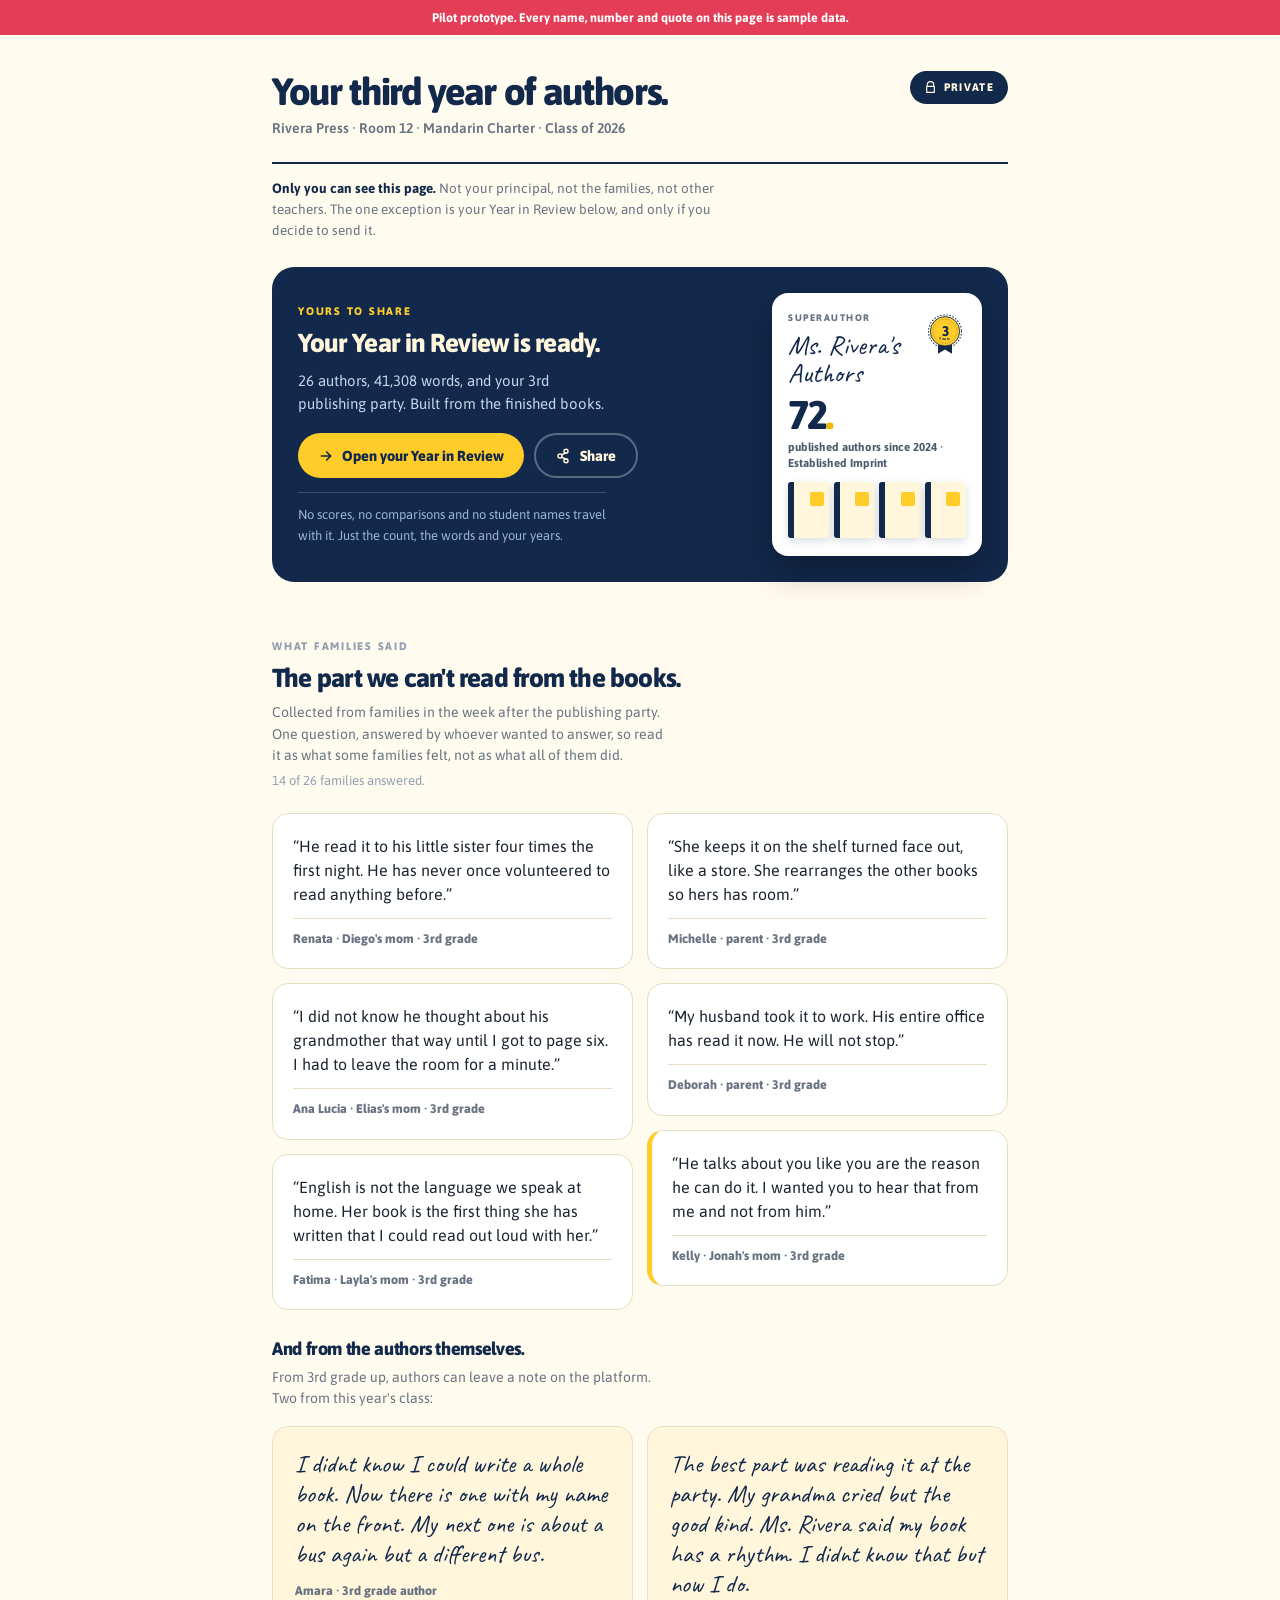
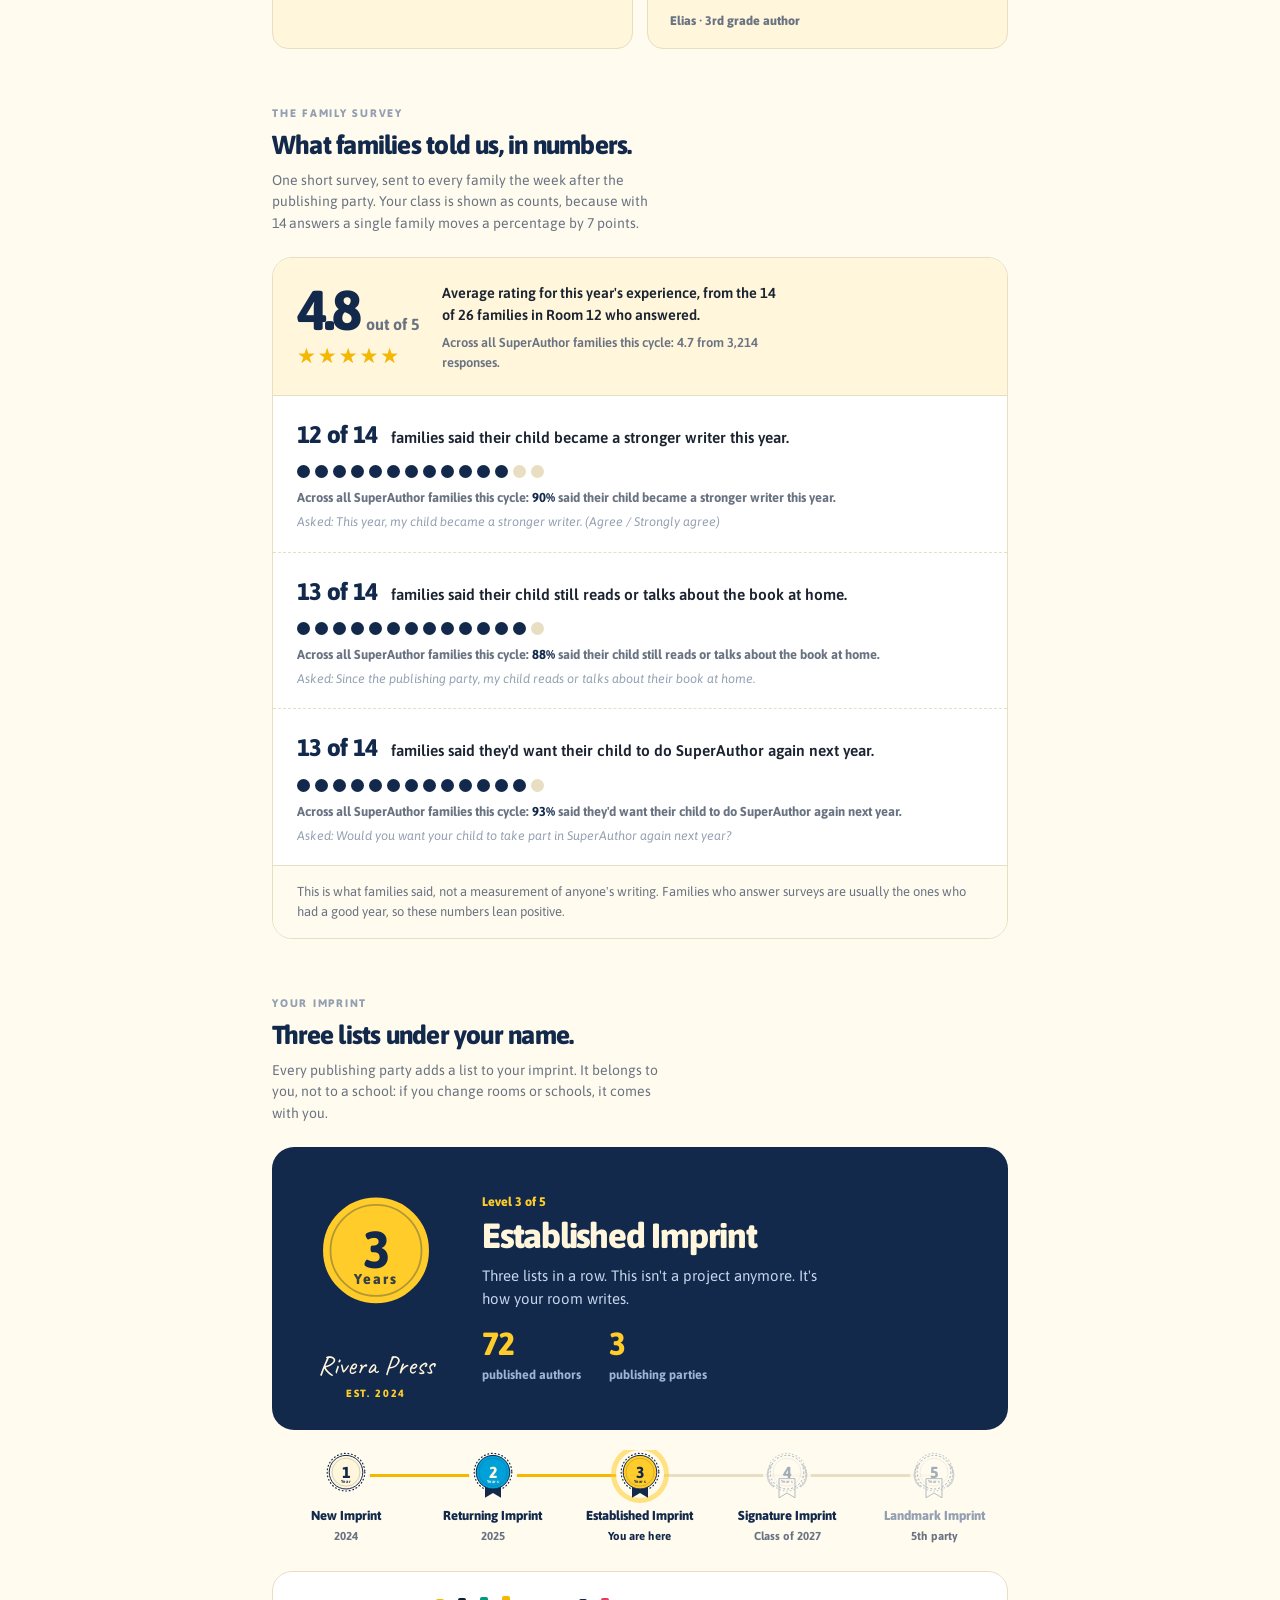
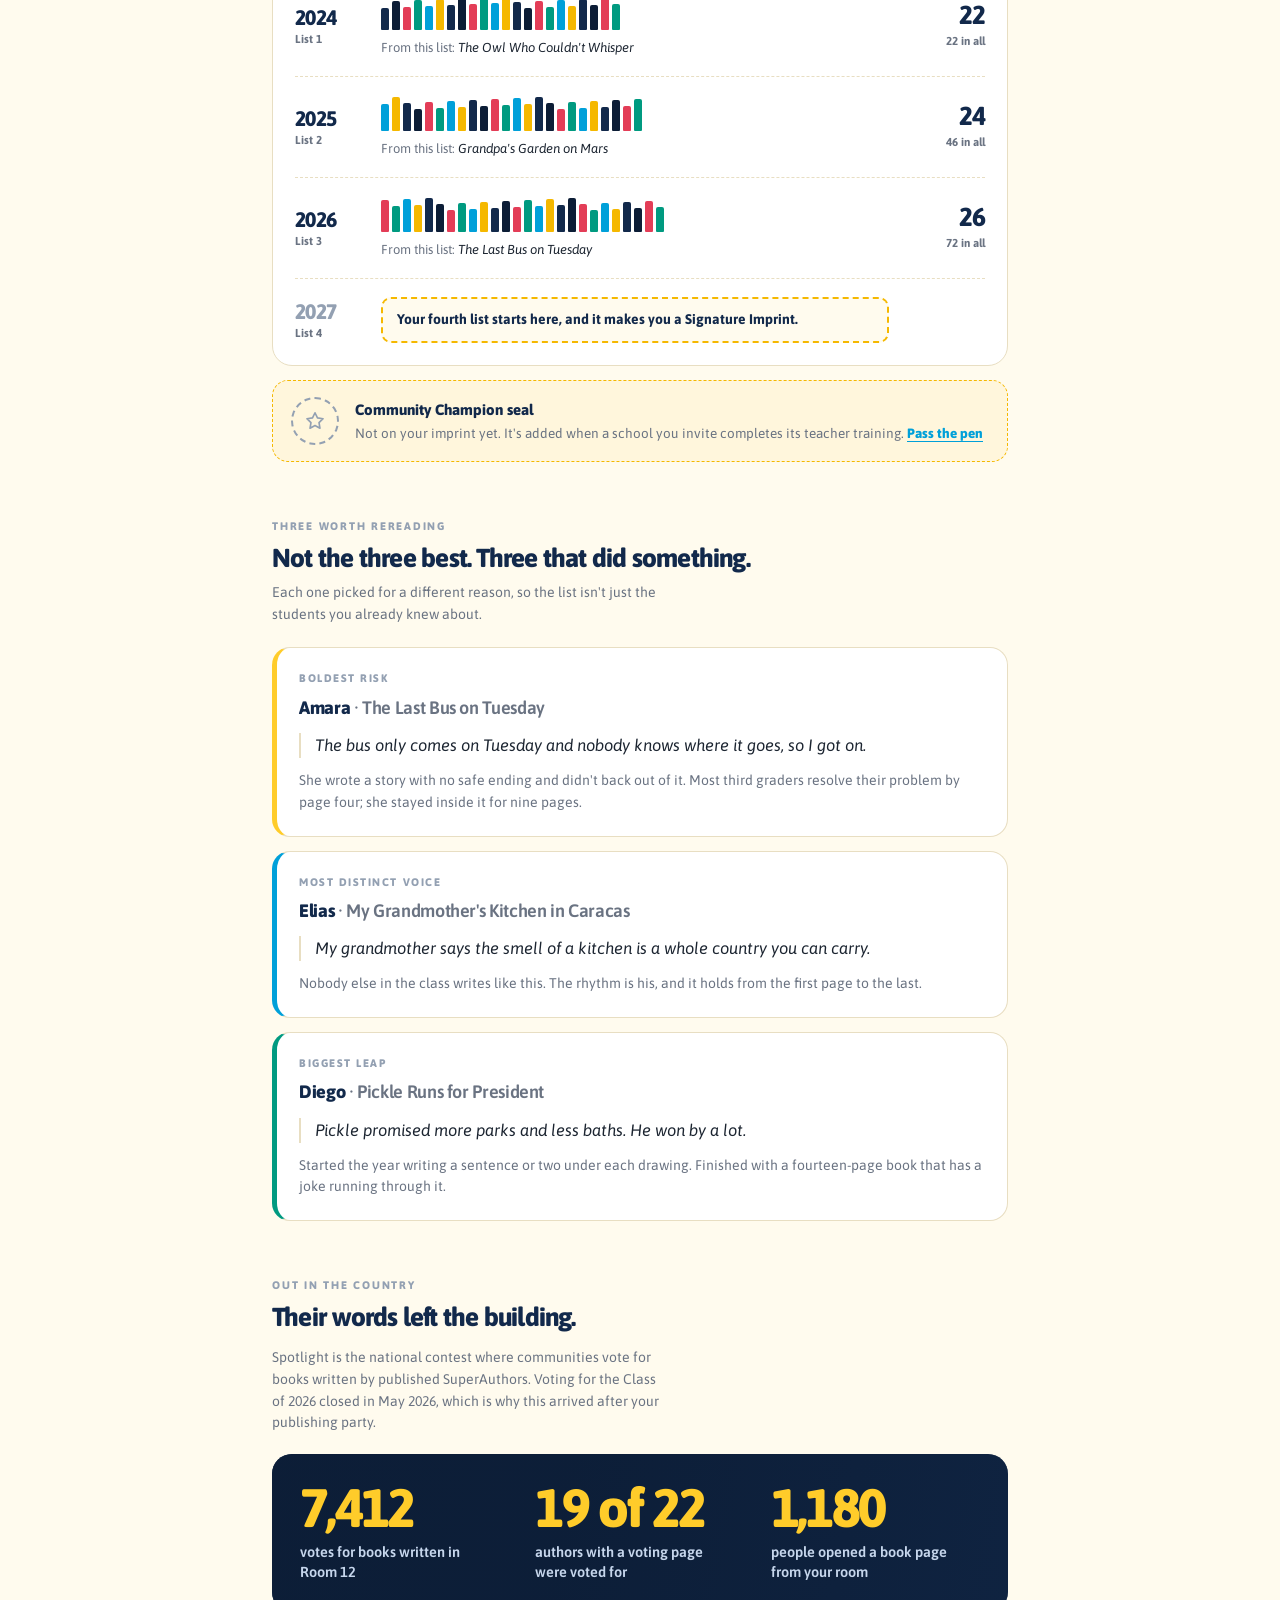
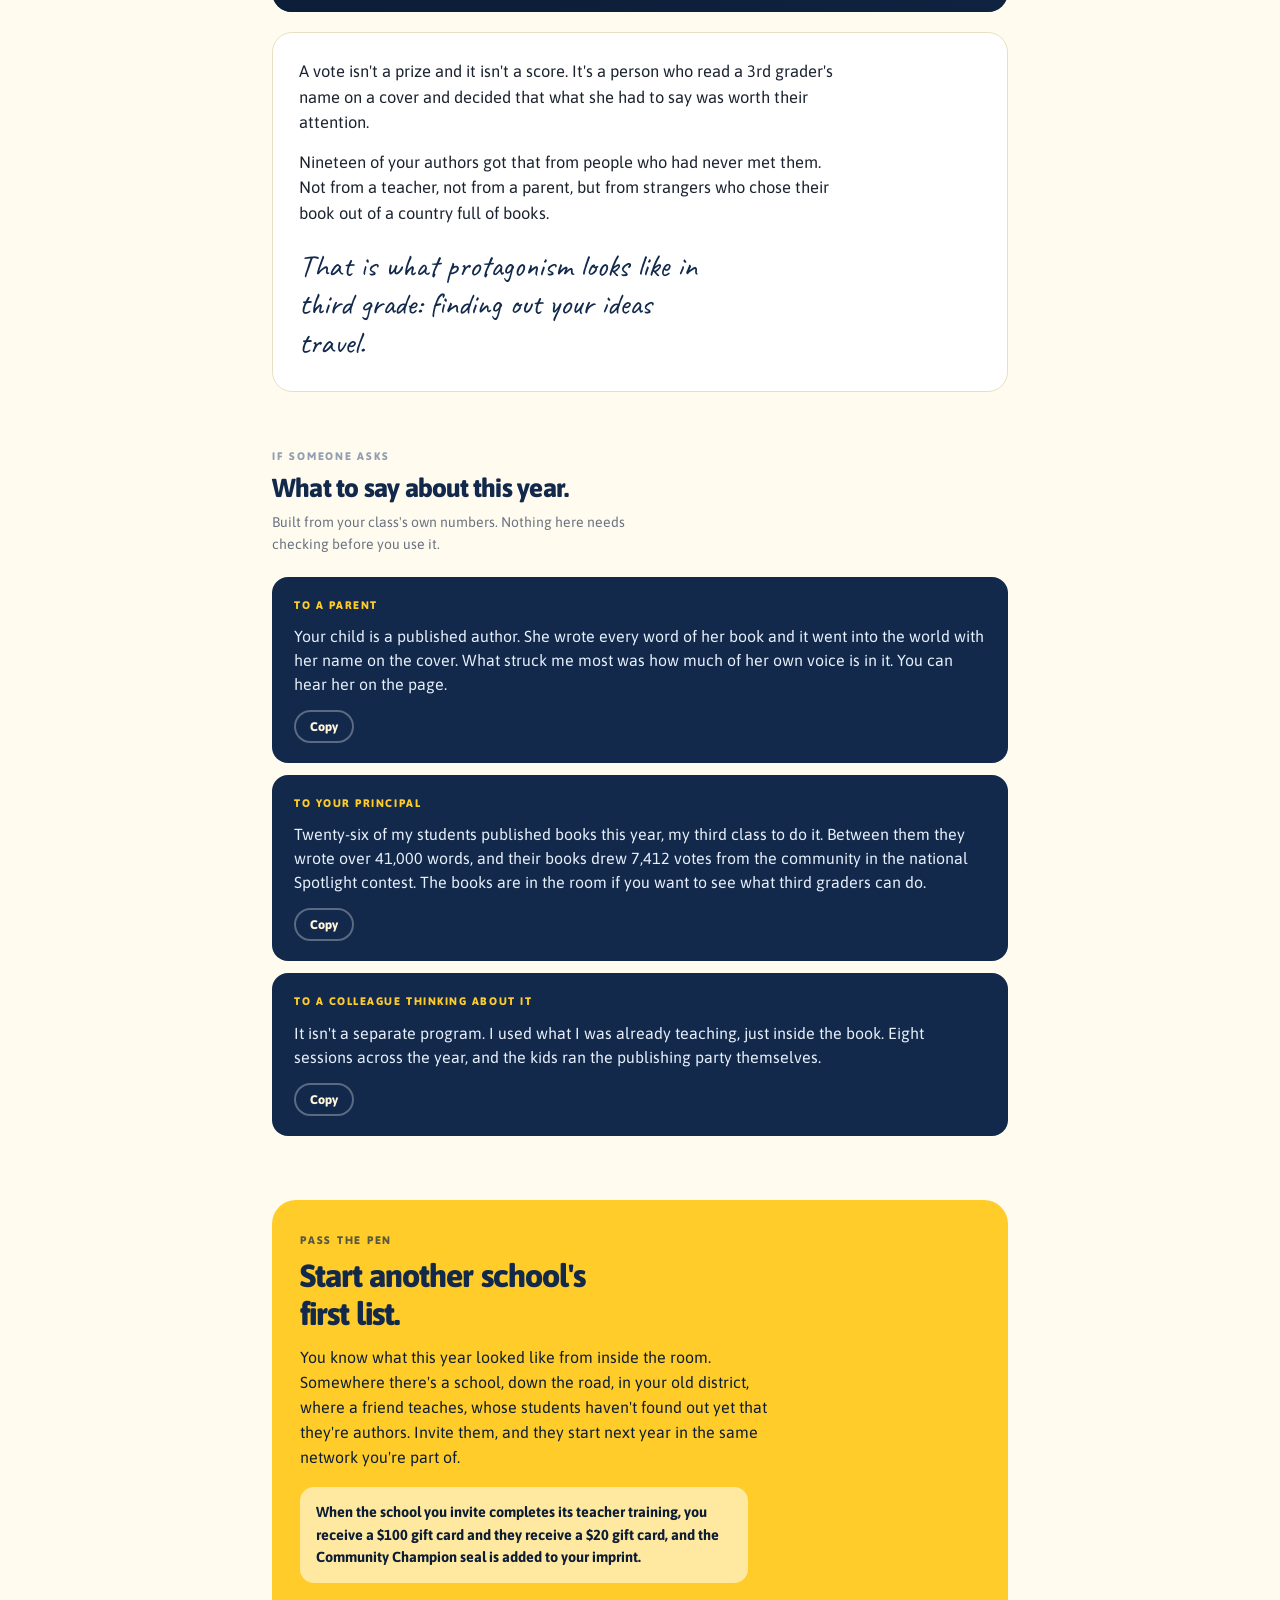
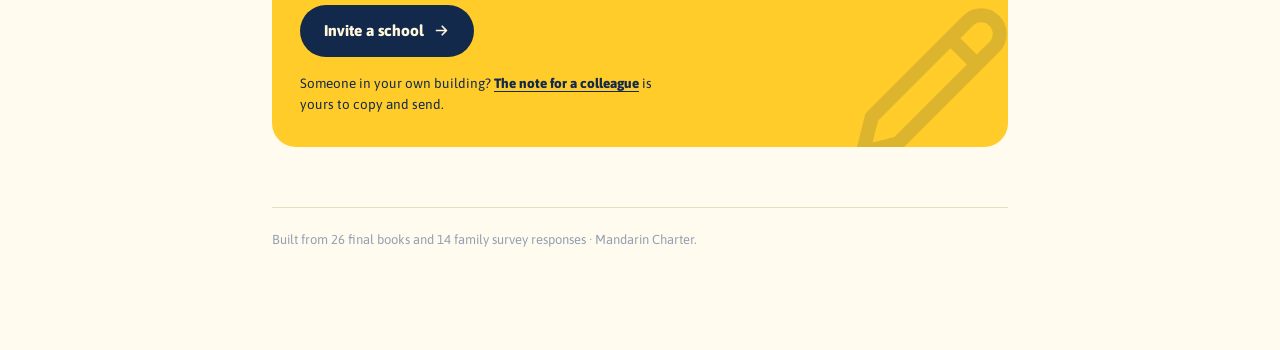
==== commit 065197c0: "Update teacher-page.html" ====
--- a/teacher-page.html
+++ b/teacher-page.html
@@ -103,6 +103,8 @@
   .ract svg{width:16px;height:16px}
 
   .mini{background:var(--paper);border-radius:16px;padding:18px 16px;color:var(--navy);box-shadow:0 16px 34px rgba(0,0,0,.28)}
+  .mini .top{display:flex;align-items:flex-start;justify-content:space-between;gap:10px}
+  .mini .top .badge{width:42px;flex:0 0 auto}
   .mini .mark{font-size:9.5px;font-weight:800;letter-spacing:.16em;text-transform:uppercase;color:var(--grey)}
   .mini .who{font-family:'Caveat',cursive;font-size:27px;line-height:1.05;margin-top:5px}
   .mini .big{font-size:40px;line-height:.9;font-weight:800;letter-spacing:-.05em;margin-top:10px}
@@ -124,17 +126,14 @@
   }
   @media (max-width:640px){.imprint{grid-template-columns:1fr;justify-items:start;gap:22px}}
 
-  .seal{
-    width:156px;height:156px;border-radius:50%;
-    border:3px solid var(--yellow);
-    box-shadow:inset 0 0 0 8px var(--navy),inset 0 0 0 10px rgba(255,204,42,.45);
-    display:flex;flex-direction:column;align-items:center;justify-content:center;
-    text-align:center;padding:18px;
-  }
-  .seal .s-name{font-family:'Caveat',cursive;font-size:28px;line-height:.95;color:var(--cream)}
-  .seal .s-est{font-size:10px;font-weight:800;letter-spacing:.16em;text-transform:uppercase;color:var(--yellow);margin-top:8px}
-  .seal .s-stars{display:flex;gap:4px;margin-top:10px}
-  .seal .s-stars svg{width:13px;height:13px}
+  /* The year badge. One object per level, earned by completing a publishing
+     party. Drawn as SVG so it scales from the 46px ladder mini to the 156px
+     medallion and the share card without a second asset. */
+  .badge{display:block;width:100%;height:auto}
+  .badge-col{display:flex;flex-direction:column;align-items:center;text-align:center}
+  .badge-lg{width:156px}
+  .badge-col .b-name{font-family:'Caveat',cursive;font-size:27px;line-height:1;color:var(--cream);margin-top:14px}
+  .badge-col .b-est{font-size:10.5px;font-weight:800;letter-spacing:.16em;text-transform:uppercase;color:var(--yellow);margin-top:6px}
 
   .lvl-of{font-size:12.5px;font-weight:800;color:var(--yellow)}
   .lvl-name{font-size:clamp(27px,5.8vw,35px);font-weight:800;letter-spacing:-.035em;line-height:1.05;margin-top:6px}
@@ -148,22 +147,19 @@
   .ladder{display:grid;grid-template-columns:repeat(5,1fr);min-width:540px}
   .step{position:relative;text-align:center;padding:0 6px}
   .step::before{
-    content:"";position:absolute;top:17px;left:-50%;width:100%;height:3px;
+    content:"";position:absolute;top:24px;left:-50%;width:100%;height:3px;
     background:var(--line);z-index:0;
   }
   .step:first-child::before{display:none}
   .step.done::before,.step.now::before{background:var(--yellow-deep)}
   .dot{
     position:relative;z-index:1;margin:0 auto;
-    width:36px;height:36px;border-radius:50%;
-    display:grid;place-items:center;
-    font-size:14px;font-weight:800;
-    background:var(--paper);border:2px solid var(--line);color:var(--grey-soft);
-  }
-  .dot svg{width:16px;height:16px}
-  .step.done .dot{background:var(--yellow);border-color:var(--yellow);color:var(--navy)}
-  .step.now .dot{background:var(--navy);border-color:var(--navy);color:var(--yellow);box-shadow:0 0 0 5px rgba(255,204,42,.55)}
-  .step.next .dot{border-style:dashed;border-color:var(--yellow-deep);color:var(--navy)}
+    width:48px;height:48px;border-radius:50%;
+    display:grid;place-items:center;background:var(--cream-soft);
+  }
+  .dot .badge{width:48px}
+  .step.now .dot{box-shadow:0 0 0 5px rgba(255,204,42,.55)}
+  .step.locked .dot,.step.next .dot{opacity:.85}
   .step .sn{font-size:13px;font-weight:800;color:var(--navy);margin-top:10px;line-height:1.25}
   .step .sy{font-size:11.5px;font-weight:700;color:var(--grey);margin-top:3px}
   .step.locked .sn{color:var(--grey-soft)}
@@ -431,6 +427,9 @@
   #retroOverlay .yr.is-next{background:transparent;border:1.5px dashed rgba(255,204,42,.5);width:34px;height:34px;padding:0}
 
   /* Path card */
+  #retroOverlay .path-badge{width:104px;margin-bottom:10px}
+  #retroOverlay .share-top{display:flex;align-items:flex-start;justify-content:space-between;gap:12px}
+  #retroOverlay .share-badge{width:58px;flex:0 0 auto}
   #retroOverlay .path-imprint{font-family:'Caveat',cursive;font-size:32px;line-height:1;color:#C6D6EC}
   #retroOverlay .path-of{font-size:12.5px;font-weight:800;color:var(--yellow);margin-top:10px}
   #retroOverlay .path-level{font-size:clamp(32px,8.6vw,42px);font-weight:800;letter-spacing:-.045em;line-height:.98;color:var(--cream);margin-top:6px;max-width:12ch}
@@ -542,55 +541,17 @@
     </div>
 
     <div class="mini" aria-hidden="true">
-      <div class="mark">SuperAuthor</div>
-      <div class="who" id="miniWho"></div>
+      <div class="top">
+        <div>
+          <div class="mark">SuperAuthor</div>
+          <div class="who" id="miniWho"></div>
+        </div>
+        <div id="miniBadge"></div>
+      </div>
       <div class="big" id="miniBig"></div>
       <div class="meta" id="miniMeta"></div>
       <div class="strip" id="miniStrip"></div>
     </div>
-  </section>
-
-  <!-- ============ Your imprint ============ -->
-  <section id="pathSection">
-    <div class="kicker">Your imprint</div>
-    <h2 id="pathTitle"></h2>
-    <p class="note">Every publishing party adds a list to your imprint. It belongs to you, not to a school: if you change rooms or schools, it comes with you.</p>
-
-    <div class="imprint">
-      <div class="seal" aria-hidden="true">
-        <div class="s-name" id="sealName"></div>
-        <div class="s-est" id="sealEst"></div>
-        <div class="s-stars" id="sealStars"></div>
-      </div>
-      <div>
-        <div class="lvl-of" id="lvlOf"></div>
-        <div class="lvl-name" id="lvlName"></div>
-        <p class="lvl-line" id="lvlLine"></p>
-        <div class="lvl-tot" id="lvlTot"></div>
-      </div>
-    </div>
-
-    <div class="ladder-scroll"><div class="ladder" id="ladder"></div></div>
-
-    <div class="rail" id="rail"></div>
-
-    <div class="champ" id="champ">
-      <div class="cs" aria-hidden="true">
-        <svg viewBox="0 0 24 24" fill="none"><path d="M12 3l2.7 5.6 6.1.9-4.4 4.3 1 6.1L12 17l-5.4 2.9 1-6.1L3.2 9.5l6.1-.9z" stroke="#93A0B2" stroke-width="1.8" stroke-linejoin="round"/></svg>
-      </div>
-      <div>
-        <div class="ct-name">Community Champion seal</div>
-        <div class="ct-txt" id="champTxt"></div>
-      </div>
-    </div>
-  </section>
-
-  <!-- ============ Cases ============ -->
-  <section>
-    <div class="kicker">Three worth rereading</div>
-    <h2>Not the three best. Three that did something.</h2>
-    <p class="note">Each one picked for a different reason, so the list isn't just the students you already knew about.</p>
-    <div class="cases" id="cases"></div>
   </section>
 
   <!-- ============ Voices ============ -->
@@ -628,6 +589,49 @@
     </div>
   </section>
 
+  <!-- ============ Your imprint ============ -->
+  <section id="pathSection">
+    <div class="kicker">Your imprint</div>
+    <h2 id="pathTitle"></h2>
+    <p class="note">Every publishing party adds a list to your imprint. It belongs to you, not to a school: if you change rooms or schools, it comes with you.</p>
+
+    <div class="imprint">
+      <div class="badge-col">
+        <div class="badge-lg" id="badgeBig" aria-hidden="true"></div>
+        <div class="b-name" id="sealName"></div>
+        <div class="b-est" id="sealEst"></div>
+      </div>
+      <div>
+        <div class="lvl-of" id="lvlOf"></div>
+        <div class="lvl-name" id="lvlName"></div>
+        <p class="lvl-line" id="lvlLine"></p>
+        <div class="lvl-tot" id="lvlTot"></div>
+      </div>
+    </div>
+
+    <div class="ladder-scroll"><div class="ladder" id="ladder"></div></div>
+
+    <div class="rail" id="rail"></div>
+
+    <div class="champ" id="champ">
+      <div class="cs" aria-hidden="true">
+        <svg viewBox="0 0 24 24" fill="none"><path d="M12 3l2.7 5.6 6.1.9-4.4 4.3 1 6.1L12 17l-5.4 2.9 1-6.1L3.2 9.5l6.1-.9z" stroke="#93A0B2" stroke-width="1.8" stroke-linejoin="round"/></svg>
+      </div>
+      <div>
+        <div class="ct-name">Community Champion seal</div>
+        <div class="ct-txt" id="champTxt"></div>
+      </div>
+    </div>
+  </section>
+
+  <!-- ============ Cases ============ -->
+  <section>
+    <div class="kicker">Three worth rereading</div>
+    <h2>Not the three best. Three that did something.</h2>
+    <p class="note">Each one picked for a different reason, so the list isn't just the students you already knew about.</p>
+    <div class="cases" id="cases"></div>
+  </section>
+
   <!-- ============ Spotlight ============ -->
   <section id="spotSection">
     <div class="kicker">Out in the country</div>
@@ -699,6 +703,7 @@
         <div class="glow glow-tr" aria-hidden="true"></div>
         <span class="eyebrow">Your imprint</span>
         <div class="rbody">
+          <div class="path-badge" data-path-badge aria-hidden="true"></div>
           <div class="path-imprint" data-path-imprint></div>
           <div class="path-of" data-path-of></div>
           <div class="path-level" data-path-level></div>
@@ -767,8 +772,13 @@
         <div class="glow glow-bl" aria-hidden="true"></div>
         <span class="eyebrow">Share your year</span>
         <div class="share-card">
-          <div class="mark">SuperAuthor</div>
-          <div class="who" data-share-who></div>
+          <div class="share-top">
+            <div>
+              <div class="mark">SuperAuthor</div>
+              <div class="who" data-share-who></div>
+            </div>
+            <div class="share-badge" data-share-badge aria-hidden="true"></div>
+          </div>
           <div class="big" data-share-number></div>
           <div class="meta" data-share-meta></div>
           <div class="share-strip" data-share-strip></div>
@@ -847,15 +857,20 @@
      has become. */
   levels: [
     { parties:1, name:"New Imprint",
-      line:"One list, one class of authors. Every imprint starts here." },
+      line:"One list, one class of authors. Every imprint starts here.",
+      badge:{ disc:"#FFF6DC", ink:"#12294B", ring:"#12294B" } },
     { parties:2, name:"Returning Imprint",
-      line:"A second list. You came back, and your room knows how this goes now." },
+      line:"A second list. You came back, and your room knows how this goes now.",
+      badge:{ disc:"#00A0D9", ink:"#FFF6DC", ring:"#12294B", ribbon:true } },
     { parties:3, name:"Established Imprint",
-      line:"Three lists in a row. This isn't a project anymore. It's how your room writes." },
+      line:"Three lists in a row. This isn't a project anymore. It's how your room writes.",
+      badge:{ disc:"#FFCC2A", ink:"#12294B", ring:"#12294B", ribbon:true } },
     { parties:4, name:"Signature Imprint",
-      line:"Four lists. Your first authors are old enough to read your newest ones." },
+      line:"Four lists. Your first authors are old enough to read your newest ones.",
+      badge:{ disc:"#12294B", ink:"#FFCC2A", ring:"#F5B800", ribbon:true, laurel:true } },
     { parties:5, name:"Landmark Imprint",
-      line:"Five lists. A body of work a school can point to." }
+      line:"Five lists. A body of work a school can point to.",
+      badge:{ disc:"#FFCC2A", ink:"#12294B", ring:"#12294B", ribbon:true, laurel:true } }
   ],
 
   /* Community Champion seal. true once a school this teacher invited has
@@ -1084,7 +1099,6 @@
 
 /* ================= Your imprint ================= */
 var STAR = "M12 3l2.7 5.6 6.1.9-4.4 4.3 1 6.1L12 17l-5.4 2.9 1-6.1L3.2 9.5l6.1-.9z";
-var CHECK = "M5 12.5l4.2 4.2L19 7";
 var SPINE_COLORS = ["#12294B", "#F5B800", "#00A0D9", "#009A80", "#E33D57", "#0C1D36"];
 
 function svgIcon(path, fill, stroke){
@@ -1105,6 +1119,47 @@
   return s;
 }
 
+/* The year badge. Drawn from the level's own tokens, at one viewBox, so the
+   same object works at 42px in the share card and 156px in the imprint card.
+   A locked badge is the same shape with no fill: the teacher can see what the
+   next years look like before she gets there. */
+function badgeSVG(i, state){
+  var l = CONFIG.levels[i];
+  var b = l.badge || {};
+  var locked = state === "locked";
+  var disc = locked ? "none"    : (b.disc || "#FFCC2A");
+  var ring = locked ? "#93A0B2" : (b.ring || "#12294B");
+  var ink  = locked ? "#93A0B2" : (b.ink  || "#12294B");
+  var yr = l.parties;
+  var o = '<svg class="badge" viewBox="0 0 120 126" role="img" aria-label="Year ' +
+    yr + ' badge">';
+  if (b.ribbon){
+    o += '<path d="M40 74 L40 122 L60 110 L80 122 L80 74Z" fill="' +
+      (locked ? "none" : ring) + '" stroke="' + ring + '" stroke-width="' +
+      (locked ? 2 : 0) + '" stroke-linejoin="round"/>';
+  }
+  if (b.laurel){
+    o += '<path d="M20 40C6 58 9 82 26 94" fill="none" stroke="' + ring +
+      '" stroke-width="4" stroke-linecap="round" opacity="' + (locked ? ".5" : ".9") + '"/>';
+    o += '<path d="M100 40C114 58 111 82 94 94" fill="none" stroke="' + ring +
+      '" stroke-width="4" stroke-linecap="round" opacity="' + (locked ? ".5" : ".9") + '"/>';
+  }
+  o += '<circle cx="60" cy="58" r="47" fill="none" stroke="' + ring +
+    '" stroke-width="3" stroke-dasharray="2 7" stroke-linecap="round" opacity="' +
+    (locked ? ".55" : "1") + '"/>';
+  o += '<circle cx="60" cy="58" r="42" fill="' + disc + '" stroke="' + ring +
+    '" stroke-width="2.5"' + (locked ? ' stroke-dasharray="5 5"' : '') + '/>';
+  o += '<circle cx="60" cy="58" r="35" fill="none" stroke="' + ring +
+    '" stroke-width="1.4" opacity=".32"/>';
+  o += '<text x="60" y="57" text-anchor="middle" dominant-baseline="central" ' +
+    'font-family="Asap, sans-serif" font-size="40" font-weight="800" ' +
+    'letter-spacing="-2" fill="' + ink + '">' + yr + '</text>';
+  o += '<text x="60" y="84" text-anchor="middle" font-family="Asap, sans-serif" ' +
+    'font-size="11" font-weight="800" letter-spacing="1.4" fill="' + ink +
+    '" opacity=".85">' + (yr === 1 ? "Year" : "Years") + '</text>';
+  return o + '</svg>';
+}
+
 /* One spine per author. Heights and colours are deterministic, so the
    same year always draws the same shelf. */
 function spineRow(n, seed){
@@ -1123,15 +1178,10 @@
   $("#pathTitle").textContent = spelled(PARTIES) +
     (PARTIES === 1 ? " list" : " lists") + " under your name.";
 
-  /* Seal */
+  /* Badge for the year she's on, with the imprint name beneath it */
+  $("#badgeBig").innerHTML = badgeSVG(LV_INDEX, "earned");
   $("#sealName").textContent = IMPRINT;
   $("#sealEst").textContent = "Est. " + HISTORY[0].year;
-  var stars = $("#sealStars");
-  CONFIG.levels.forEach(function(_, i){
-    stars.appendChild(i <= LV_INDEX
-      ? svgIcon(STAR, "#FFCC2A", null)
-      : svgIcon(STAR, "rgba(255,255,255,.18)", null));
-  });
 
   /* Current level */
   $("#lvlOf").textContent = "Level " + (LV_INDEX + 1) + " of " + CONFIG.levels.length;
@@ -1153,8 +1203,7 @@
                 i === LV_INDEX + 1 ? "next" : "locked";
     var step = el("div", "step " + state);
     var dot = el("div", "dot");
-    if (state === "done") dot.appendChild(svgIcon(CHECK, null, "#12294B"));
-    else dot.textContent = String(i + 1);
+    dot.innerHTML = badgeSVG(i, (state === "done" || state === "now") ? "earned" : "locked");
     step.appendChild(dot);
     step.appendChild(el("div", "sn", l.name));
     var sub;
@@ -1470,6 +1519,7 @@
   $("#miniWho").textContent = CONFIG.teacher + "'s Authors";
   $("#miniBig").innerHTML = AUTHORS_ALL + "<span>.</span>";
   $("#miniMeta").textContent = sinceLine;
+  $("#miniBadge").innerHTML = badgeSVG(LV_INDEX, "earned");
   var mini = $("#miniStrip");
   coverSequence(4).forEach(function(u){ mini.appendChild(bookTile(u, null)); });
 
@@ -1500,6 +1550,7 @@
   /* Imprint card: cumulative authors climbing year by year, with the next
      year drawn as an empty outline. The outline is a slot, not a forecast,
      so it carries no number. */
+  $("[data-path-badge]").innerHTML = badgeSVG(LV_INDEX, "earned");
   $("[data-path-imprint]").textContent = IMPRINT;
   $("[data-path-of]").textContent = "Level " + (LV_INDEX + 1) + " of " + CONFIG.levels.length;
   $("[data-path-level]").textContent = LEVEL.name;
@@ -1566,6 +1617,7 @@
     spelled(AUTHORS_NOW) + " stories nobody had ever told before.";
 
   /* Share */
+  $("[data-share-badge]").innerHTML = badgeSVG(LV_INDEX, "earned");
   $("[data-share-who]").textContent = CONFIG.teacher + "'s Authors";
   $("[data-share-number]").innerHTML = AUTHORS_ALL + "<span>.</span>";
   $("[data-share-meta]").textContent = sinceLine;
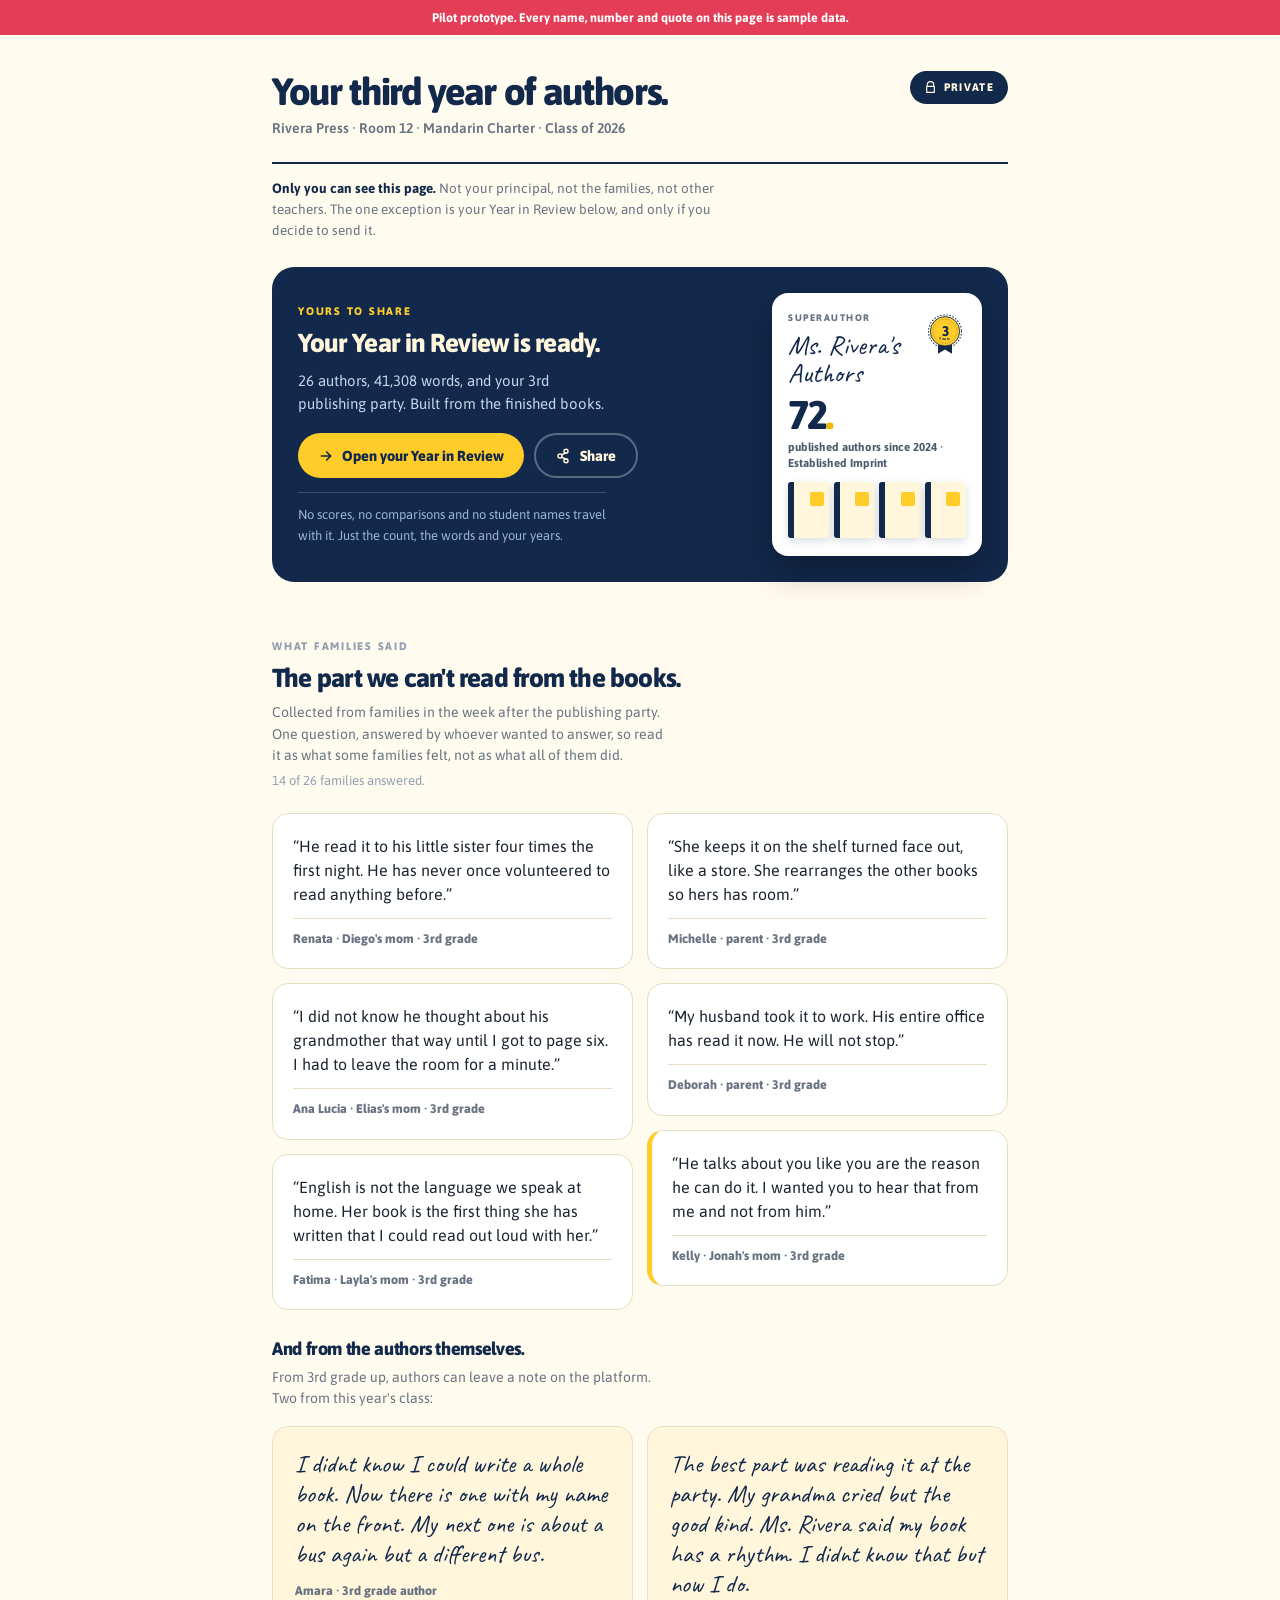
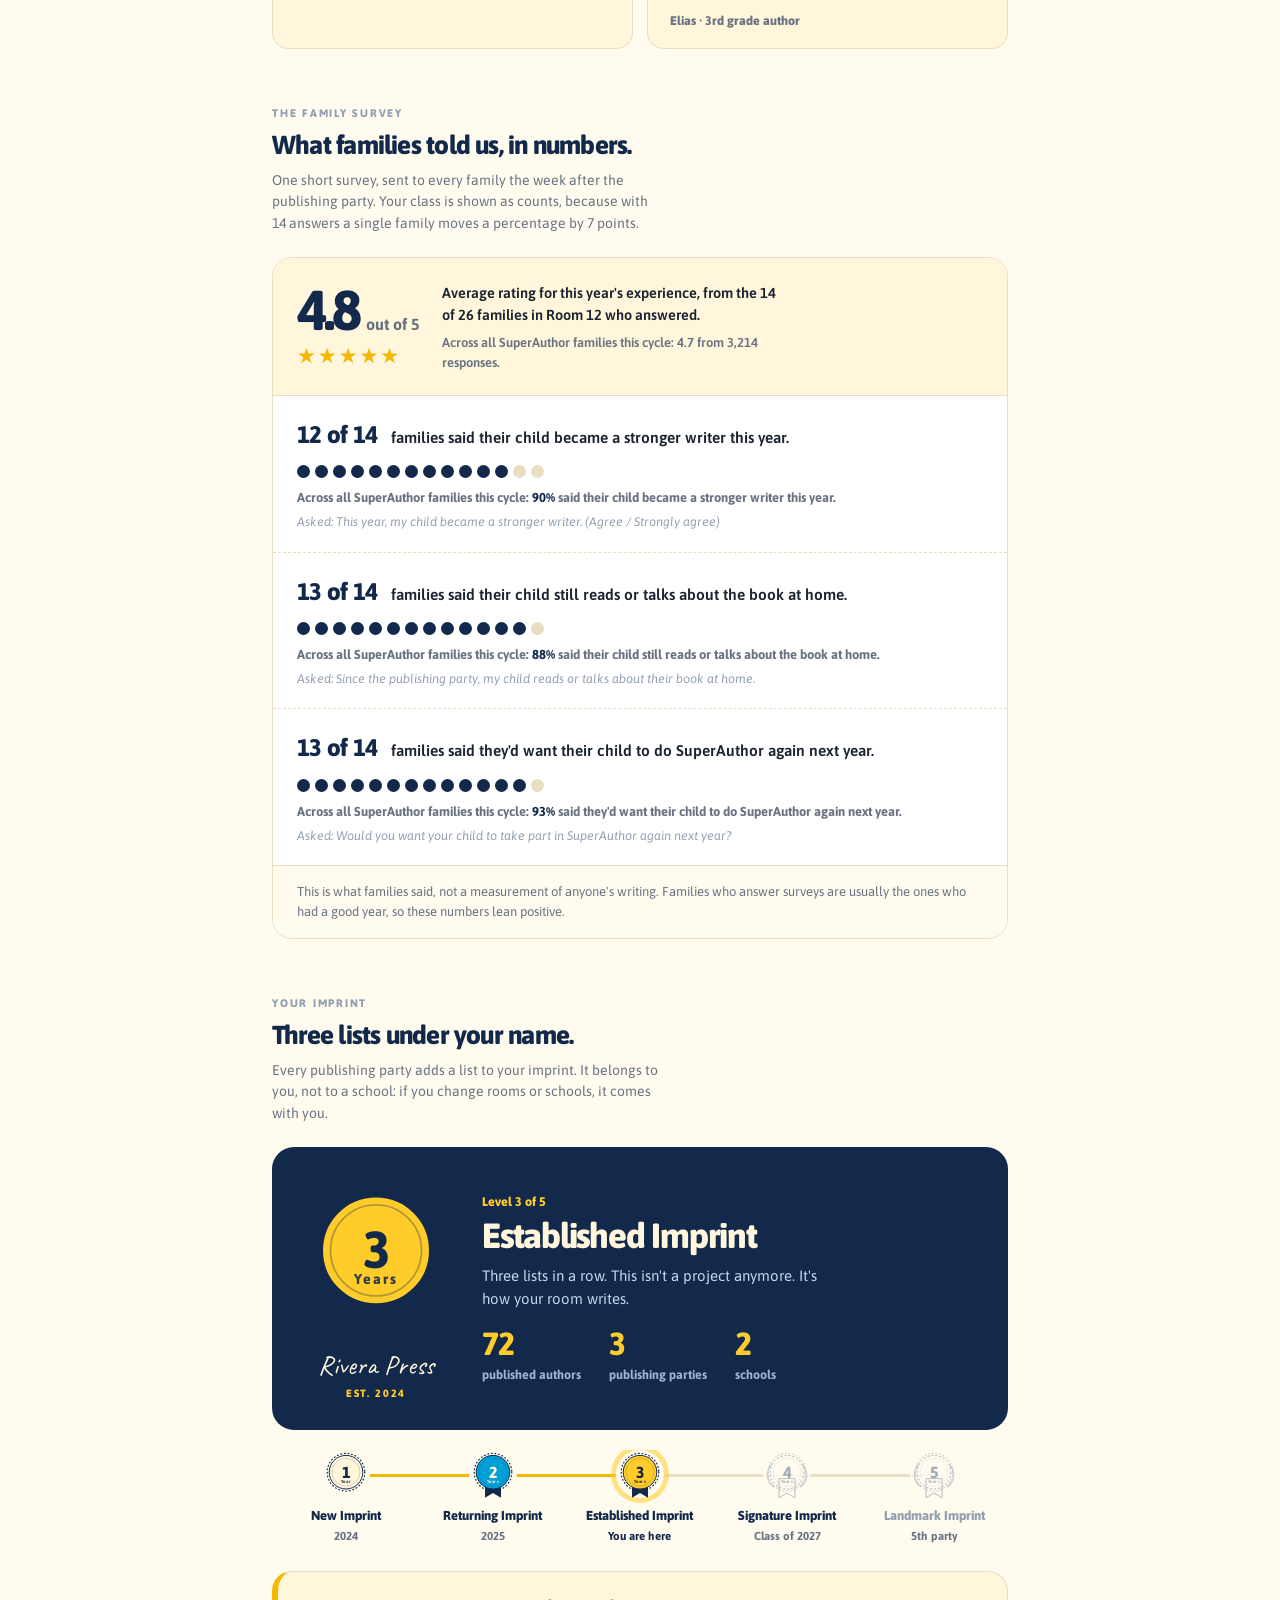
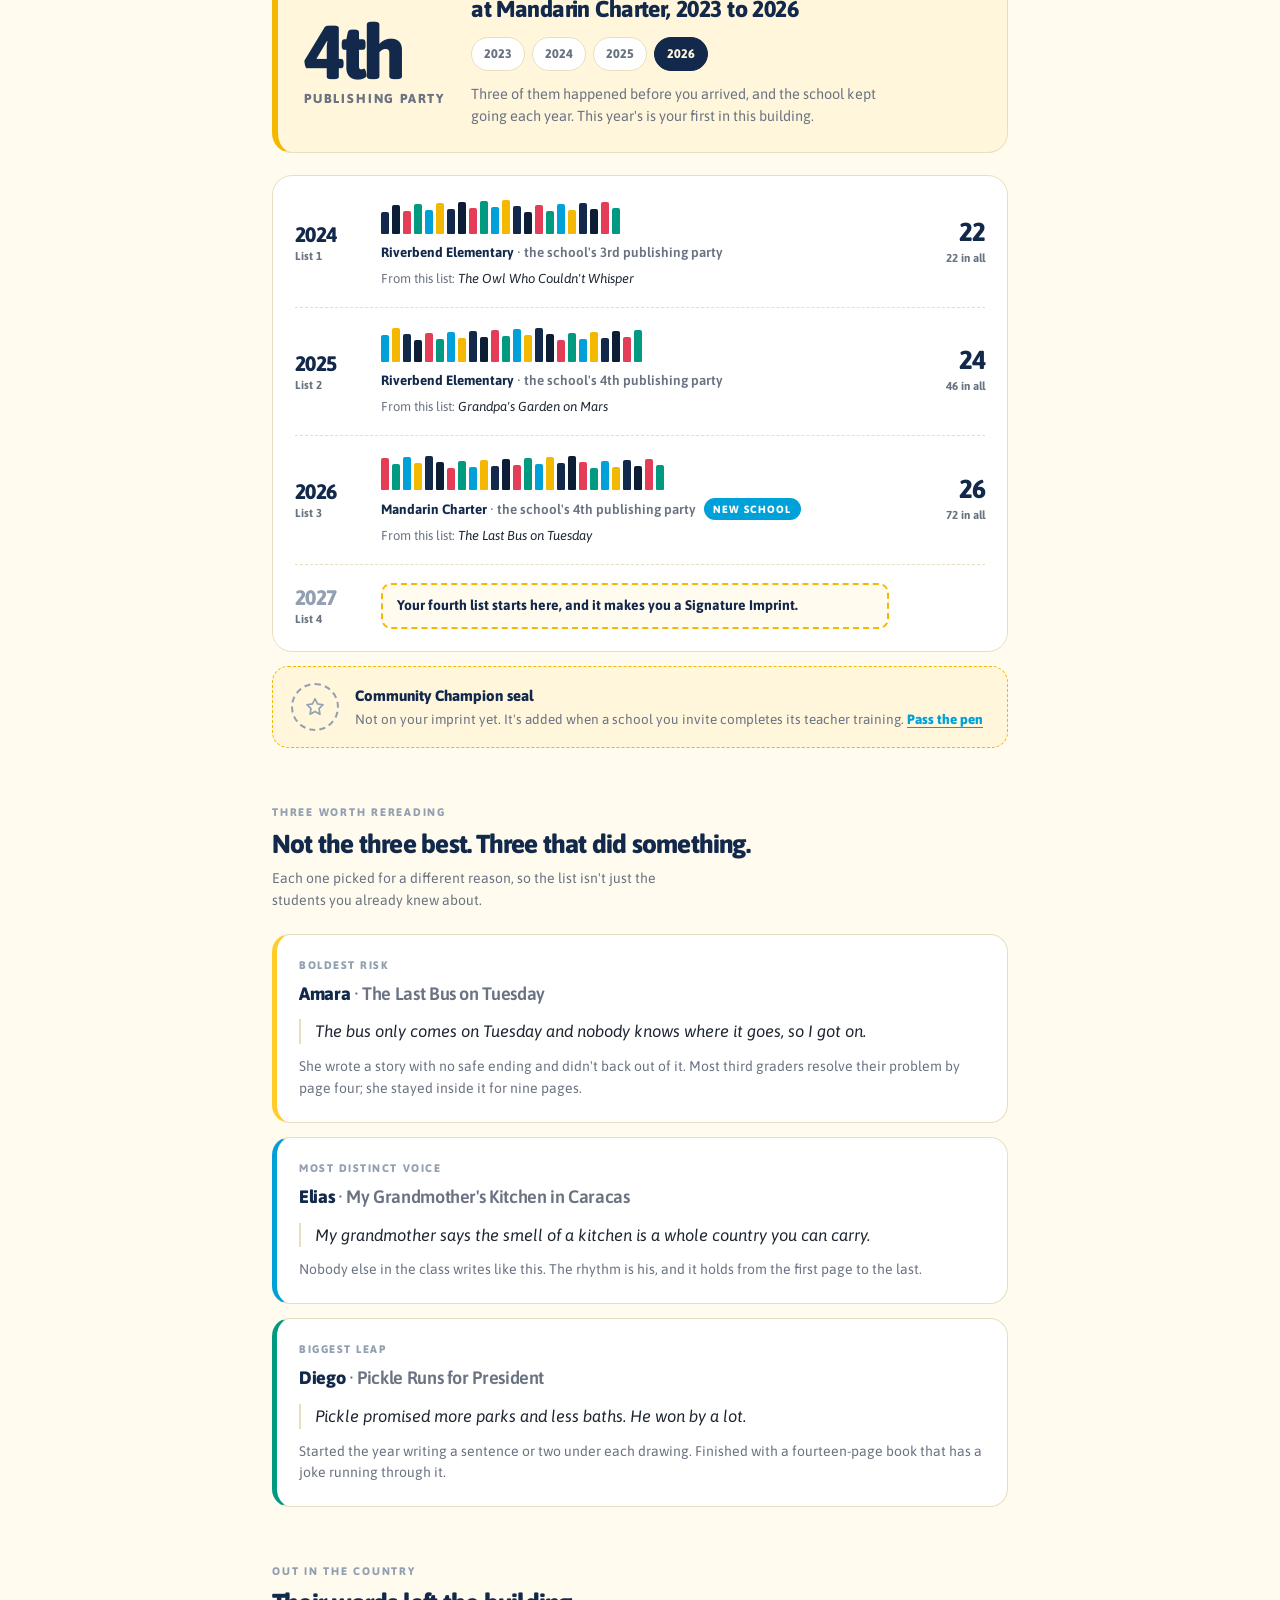
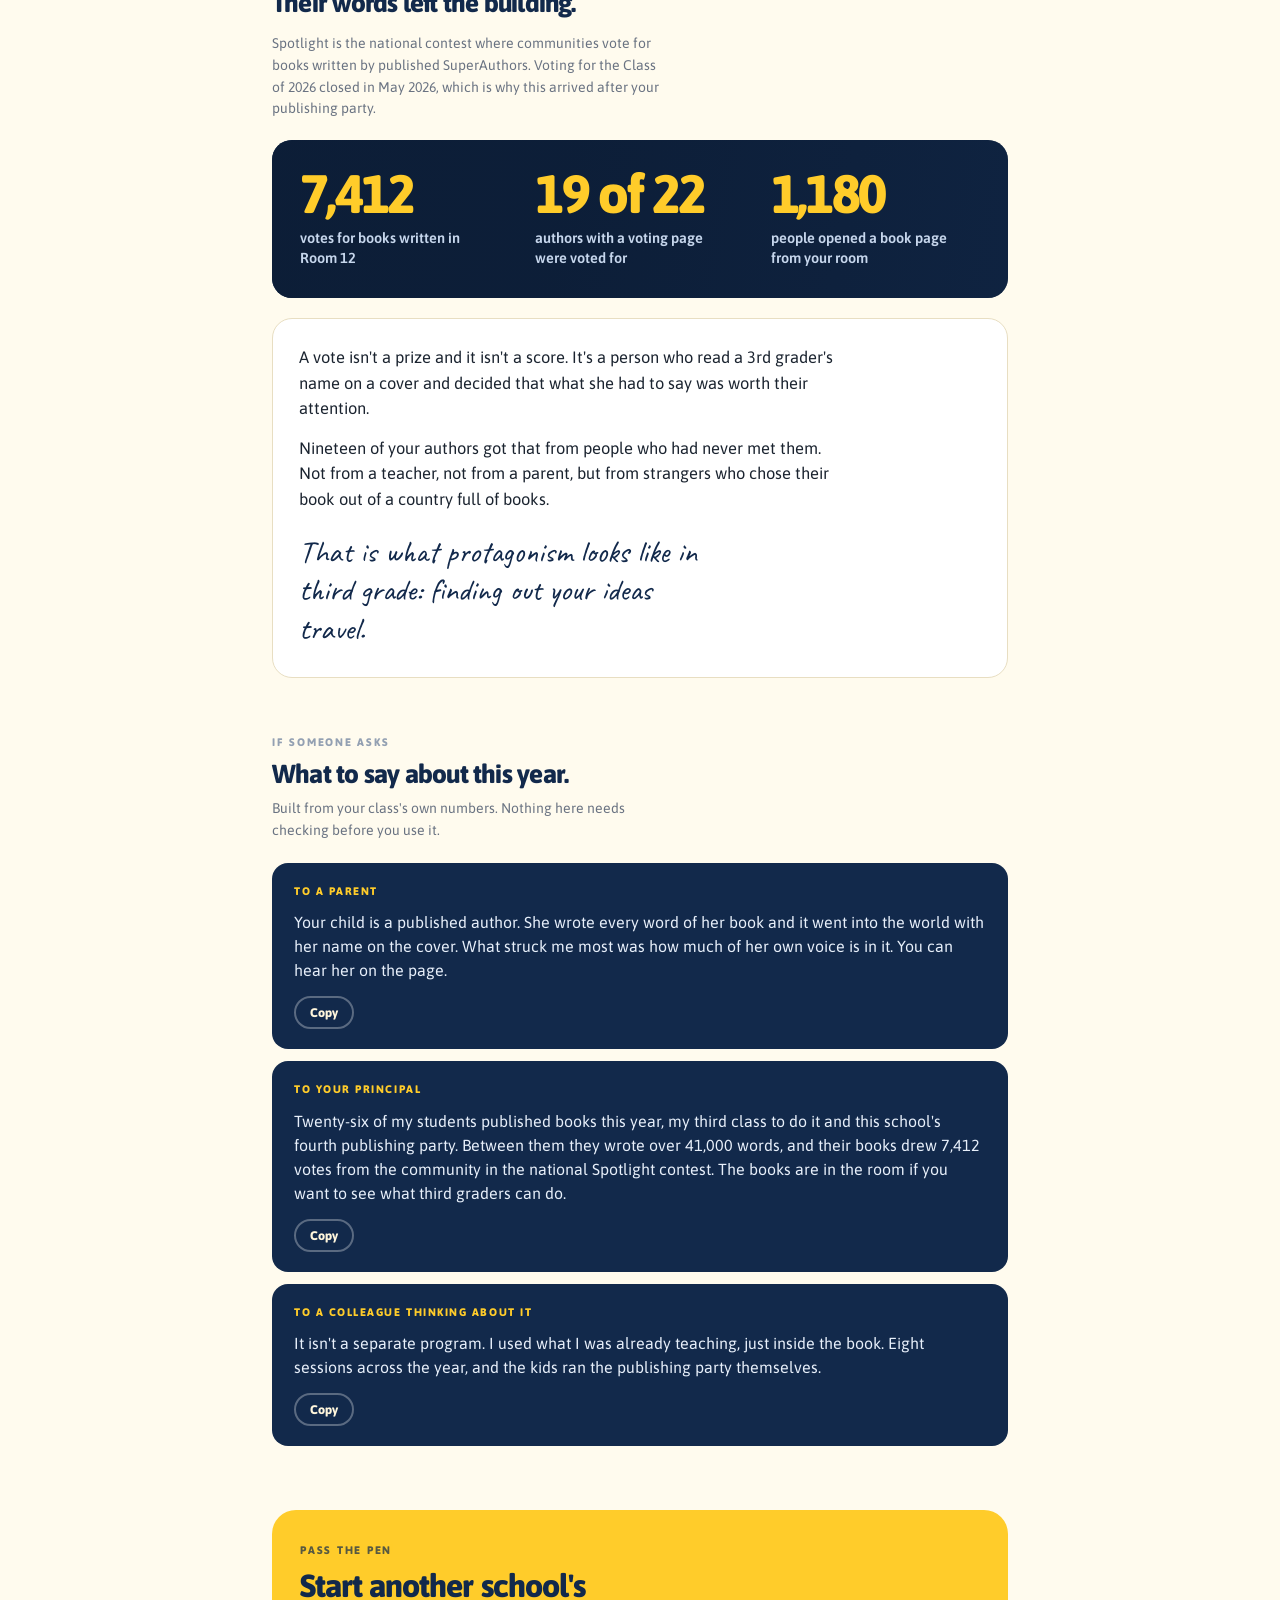
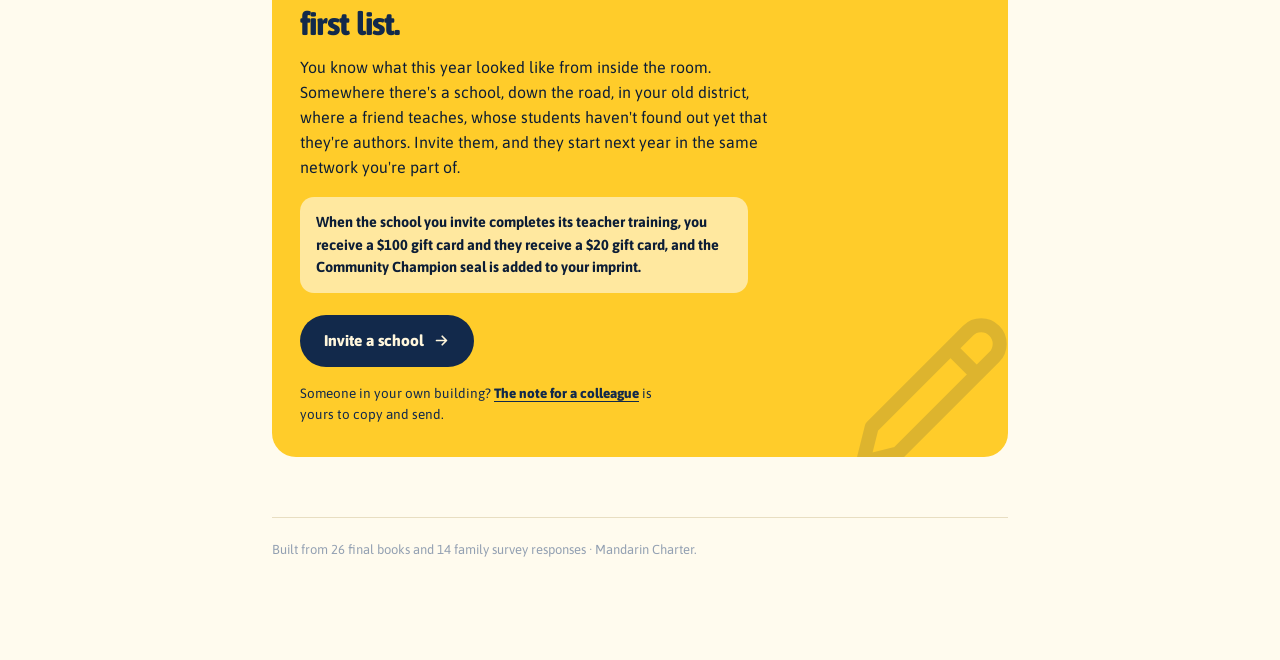
==== commit 719f217a: "Update teacher-page.html" ====
--- a/teacher-page.html
+++ b/teacher-page.html
@@ -165,6 +165,22 @@
   .step.locked .sn{color:var(--grey-soft)}
   .step.now .sy{color:var(--navy)}
 
+  /* The school's own count. Runs on a different clock from the teacher's:
+     it keeps going when she leaves and it started before she arrived. */
+  .school-band{
+    margin-top:22px;background:var(--cream);border:1px solid var(--line);
+    border-left:6px solid var(--yellow-deep);border-radius:20px;
+    padding:24px 26px;display:grid;grid-template-columns:auto 1fr;gap:26px;align-items:center;
+  }
+  @media (max-width:560px){.school-band{grid-template-columns:1fr;gap:14px}}
+  .sb-num{font-size:clamp(56px,13vw,76px);line-height:.86;font-weight:800;letter-spacing:-.05em;color:var(--navy)}
+  .sb-num small{display:block;font-size:13px;font-weight:800;letter-spacing:.14em;text-transform:uppercase;color:var(--grey);margin-top:8px}
+  .sb-line{font-size:clamp(19px,4vw,23px);font-weight:800;letter-spacing:-.025em;color:var(--navy);line-height:1.2}
+  .sb-years{display:flex;flex-wrap:wrap;gap:7px;margin-top:14px}
+  .sb-years span{font-size:12.5px;font-weight:800;color:var(--grey);background:var(--paper);border:1px solid var(--line);border-radius:999px;padding:6px 12px}
+  .sb-years span.mine{background:var(--navy);border-color:var(--navy);color:var(--cream)}
+  .sb-note{font-size:14.5px;color:var(--grey);margin-top:12px;max-width:52ch}
+
   /* Year rail */
   .rail{margin-top:22px;background:var(--paper);border:1px solid var(--line);border-radius:20px;padding:4px 22px}
   .bar{display:grid;grid-template-columns:70px 1fr 80px;gap:16px;align-items:center;padding:18px 0;border-bottom:1px dashed var(--line)}
@@ -174,7 +190,10 @@
   .spines{display:flex;flex-wrap:wrap;gap:3px;align-items:flex-end;min-height:36px}
   .spine{width:8px;border-radius:2px 2px 1px 1px;transform-origin:bottom;transform:scaleY(0);transition:transform .45s ease}
   .rail.is-in .spine{transform:none}
-  .bar .standout{font-size:13px;color:var(--grey);margin-top:8px}
+  .bar .where{font-size:13.5px;font-weight:700;color:var(--navy);margin-top:8px}
+  .bar .where em{font-style:normal;font-weight:600;color:var(--grey)}
+  .bar .moved{display:inline-block;font-size:10.5px;font-weight:800;letter-spacing:.1em;text-transform:uppercase;background:var(--blue);color:#fff;border-radius:999px;padding:3px 9px;margin-left:8px;vertical-align:1px}
+  .bar .standout{font-size:13px;color:var(--grey);margin-top:6px}
   .bar .standout i{color:var(--ink)}
   .bar .ct{text-align:right}
   .bar .ct .n{font-size:26px;font-weight:800;color:var(--navy);letter-spacing:-.04em;line-height:1}
@@ -611,6 +630,15 @@
 
     <div class="ladder-scroll"><div class="ladder" id="ladder"></div></div>
 
+    <div class="school-band" id="schoolBand">
+      <div class="sb-num" id="sbNum"></div>
+      <div>
+        <div class="sb-line" id="sbLine"></div>
+        <div class="sb-years" id="sbYears" aria-hidden="true"></div>
+        <div class="sb-note" id="sbNote"></div>
+      </div>
+    </div>
+
     <div class="rail" id="rail"></div>
 
     <div class="champ" id="champ">
@@ -713,6 +741,19 @@
         </div>
       </article>
 
+      <!-- The school's count. Dropped with CONFIG.schoolHistory. -->
+      <article class="card card-navy" data-card id="schoolCard">
+        <div class="glow glow-bl" aria-hidden="true"></div>
+        <span class="eyebrow">This school</span>
+        <div class="rbody">
+          <div class="huge" data-school-ord></div>
+          <p class="lede" data-school-line></p>
+          <div class="years" data-school-years></div>
+          <div class="rule"></div>
+          <p class="sub" data-school-sub></p>
+        </div>
+      </article>
+
       <article class="card card-navy card-portrait" data-card>
         <div class="glow glow-bl" aria-hidden="true"></div>
         <span class="eyebrow">The author page</span>
@@ -781,6 +822,7 @@
           </div>
           <div class="big" data-share-number></div>
           <div class="meta" data-share-meta></div>
+          <div class="meta" data-share-school-line></div>
           <div class="share-strip" data-share-strip></div>
           <div class="sfoot">
             <span data-share-class></span>
@@ -845,10 +887,27 @@
      · authors .. books published that year
      · standout . one title from that year's list, shown on the rail (optional) */
   history: [
-    { year:"2024", authors:22, standout:"The Owl Who Couldn't Whisper" },
-    { year:"2025", authors:24, standout:"Grandpa's Garden on Mars" },
-    { year:"2026", authors:26, standout:"The Last Bus on Tuesday" }
+    { year:"2024", school:"Riverbend Elementary", schoolParty:3, authors:22,
+      standout:"The Owl Who Couldn't Whisper" },
+    { year:"2025", school:"Riverbend Elementary", schoolParty:4, authors:24,
+      standout:"Grandpa's Garden on Mars" },
+    { year:"2026", school:"Mandarin Charter", schoolParty:4, authors:26,
+      standout:"The Last Bus on Tuesday" }
   ],
+
+  /* The school's own count, which runs on a different clock from the
+     teacher's. A school keeps publishing when a teacher leaves, and it was
+     usually publishing before she arrived: that gap is the evidence that the
+     program belongs to the school, not to one person.
+     · name ........ the school this cycle happened in
+     · partyYears .. every year this school held a publishing party, oldest
+                     first. Its length is the school's party number.
+     Set to null when the school's own history isn't known yet: the band, the
+     retrospective card and the principal's line disappear together. */
+  schoolHistory: {
+    name: "Mandarin Charter",
+    partyYears: ["2023", "2024", "2025", "2026"]
+  },
 
   /* --- Imprint levels. NAMES ARE PROPOSALS, PENDING VALIDATION. ---
      A level is reached by completed publishing parties only, never by book
@@ -878,6 +937,8 @@
   championSeal: false,
 
   /* --- This cycle only. --- */
+  /* school is a fallback: the current school normally comes from the last
+     entry of history. */
   school:     "Mandarin Charter",
   room:       "Room 12",
   grade:      "3",
@@ -1001,8 +1062,8 @@
     { to:"To a parent",
       text:"Your child is a published author. She wrote every word of her book and it went into the world with her name on the cover. What struck me most was how much of her own voice is in it. You can hear her on the page." },
     { to:"To your principal",
-      text:"Twenty-six of my students published books this year, my third class to do it. Between them they wrote over 41,000 words. The books are in the room if you want to see what third graders can do.",
-      spotlightText:"Twenty-six of my students published books this year, my third class to do it. Between them they wrote over 41,000 words, and their books drew 7,412 votes from the community in the national Spotlight contest. The books are in the room if you want to see what third graders can do." },
+      text:"Twenty-six of my students published books this year, my third class to do it and this school's fourth publishing party. Between them they wrote over 41,000 words. The books are in the room if you want to see what third graders can do.",
+      spotlightText:"Twenty-six of my students published books this year, my third class to do it and this school's fourth publishing party. Between them they wrote over 41,000 words, and their books drew 7,412 votes from the community in the national Spotlight contest. The books are in the room if you want to see what third graders can do." },
     { id:"colleague", to:"To a colleague thinking about it",
       text:"It isn't a separate program. I used what I was already teaching, just inside the book. Eight sessions across the year, and the kids ran the publishing party themselves." }
   ],
@@ -1055,6 +1116,20 @@
 HISTORY.forEach(function(h){ AUTHORS_ALL += h.authors; });
 var NEXT_YEAR = String(Number(CLASS_YEAR) + 1);
 var IMPRINT = CONFIG.imprint || CONFIG.teacher;
+var SCHOOL = CURRENT.school || CONFIG.school;
+
+/* Schools she has run the program in, oldest first. Two counts live on this
+   page and they must never be confused: her lists (the imprint) and each
+   school's publishing parties. */
+var SCHOOLS = [];
+HISTORY.forEach(function(h){
+  var n = h.school || CONFIG.school;
+  if (SCHOOLS.indexOf(n) === -1) SCHOOLS.push(n);
+});
+var SCHOOL_HIST = CONFIG.schoolHistory || null;
+var SCHOOL_PARTIES = SCHOOL_HIST && SCHOOL_HIST.partyYears
+  ? SCHOOL_HIST.partyYears.length
+  : (CURRENT.schoolParty || null);
 
 var LV_INDEX = 0;
 CONFIG.levels.forEach(function(l, i){ if (PARTIES >= l.parties) LV_INDEX = i; });
@@ -1094,7 +1169,7 @@
 var pageTitle = "Your " + lower(ordWordOf(PARTIES)) + " year of authors.";
 $("#pageTitle").textContent = pageTitle;
 document.title = pageTitle + " · SuperAuthor";
-$("#ctx").textContent = IMPRINT + " · " + CONFIG.room + " · " + CONFIG.school +
+$("#ctx").textContent = IMPRINT + " · " + CONFIG.room + " · " + SCHOOL +
   " · Class of " + CLASS_YEAR;
 
 /* ================= Your imprint ================= */
@@ -1188,8 +1263,10 @@
   $("#lvlName").textContent = LEVEL.name;
   $("#lvlLine").textContent = LEVEL.line;
   var tot = $("#lvlTot");
-  [[num(AUTHORS_ALL), "published authors"],
-   [PARTIES, PARTIES === 1 ? "publishing party" : "publishing parties"]].forEach(function(t){
+  var totals = [[num(AUTHORS_ALL), "published authors"],
+    [PARTIES, PARTIES === 1 ? "publishing party" : "publishing parties"]];
+  if (SCHOOLS.length > 1) totals.push([SCHOOLS.length, "schools"]);
+  totals.forEach(function(t){
     var d = el("div", "tot");
     d.appendChild(el("div", "n", String(t[0])));
     d.appendChild(el("div", "l", t[1]));
@@ -1215,6 +1292,48 @@
     ladder.appendChild(step);
   });
 
+  /* The school's band. The teacher's count and the school's count are
+     deliberately shown apart: one is hers and portable, the other belongs to
+     the building and outlives whoever teaches there. */
+  (function(){
+    var band = $("#schoolBand");
+    if (!SCHOOL_PARTIES){ drop(band); return; }
+
+    $("#sbNum").textContent = ordinal(SCHOOL_PARTIES);
+    $("#sbNum").appendChild(el("small", null, "publishing party"));
+    $("#sbLine").textContent = "at " + SCHOOL + ", " +
+      (SCHOOL_HIST && SCHOOL_HIST.partyYears
+        ? SCHOOL_HIST.partyYears[0] + " to " + CLASS_YEAR
+        : "this year");
+
+    var mine = {};
+    HISTORY.forEach(function(h){
+      if ((h.school || CONFIG.school) === SCHOOL) mine[h.year] = true;
+    });
+
+    var before = 0;
+    if (SCHOOL_HIST && SCHOOL_HIST.partyYears){
+      var chips = $("#sbYears");
+      SCHOOL_HIST.partyYears.forEach(function(y){
+        chips.appendChild(el("span", mine[y] ? "mine" : null, y));
+      });
+      for (var i = 0; i < SCHOOL_HIST.partyYears.length; i++){
+        if (mine[SCHOOL_HIST.partyYears[i]]) break;
+        before++;
+      }
+    }
+
+    var yearsHere = 0;
+    for (var k in mine) if (mine[k]) yearsHere++;
+
+    $("#sbNote").textContent = before === 0
+      ? "The first one was yours, and it has run every year since. What you started here didn't stop."
+      : spelled(before) + " of them happened before you arrived, and the school kept going " +
+        "each year. " + (yearsHere === 1
+          ? "This year's is your first in this building."
+          : lower(spelled(yearsHere)) + " of them are yours.");
+  })();
+
   /* Year rail */
   var rail = $("#rail");
   var cum = 0;
@@ -1227,6 +1346,20 @@
 
     var body = el("div", "body");
     body.appendChild(spineRow(h.authors, i));
+
+    /* Where this list happened, and which of that school's parties it was. */
+    var place = h.school || CONFIG.school;
+    if (place){
+      var where = el("div", "where", place);
+      if (h.schoolParty){
+        where.appendChild(el("em", null,
+          " · the school's " + ordinal(h.schoolParty) + " publishing party"));
+      }
+      var prev = i > 0 ? (HISTORY[i - 1].school || CONFIG.school) : null;
+      if (prev && prev !== place) where.appendChild(el("span", "moved", "New school"));
+      body.appendChild(where);
+    }
+
     if (h.standout){
       var so = el("div", "standout", "From this list: ");
       so.appendChild(el("i", null, h.standout));
@@ -1502,7 +1635,7 @@
   if (CONFIG.survey && CONFIG.survey.classResult){
     bits.push(CONFIG.survey.classResult.respondents + " family survey responses");
   }
-  $("#foot").textContent = bits.join(" and ") + " · " + CONFIG.school + ".";
+  $("#foot").textContent = bits.join(" and ") + " · " + SCHOOL + ".";
 })();
 
 /* ================= Retrospective ================= */
@@ -1536,8 +1669,8 @@
   var title = $("[data-cover-title]");
   title.appendChild(el("span", null, ordWord));
   title.appendChild(document.createTextNode(" Year in Review"));
-  $("[data-cover-meta]").textContent = ordWord + " publishing party · " +
-    CONFIG.room + " · " + CONFIG.school;
+  $("[data-cover-meta]").textContent = "Your " + lower(ordWord) + " publishing party · " +
+    CONFIG.room + " · " + SCHOOL;
 
   var years = $("[data-years]");
   HISTORY.forEach(function(h, i){
@@ -1579,7 +1712,35 @@
 
   $("[data-path-sub]").textContent = num(AUTHORS_ALL) + " authors across " +
     lower(spelled(PARTIES)) + (PARTIES === 1 ? " publishing party" : " publishing parties") +
+    (SCHOOLS.length > 1 ? " and " + lower(spelled(SCHOOLS.length)) + " schools" : "") +
     ". The next list is still unwritten.";
+
+  /* The school's card */
+  if (SCHOOL_PARTIES){
+    $("[data-school-ord]").textContent = ordinal(SCHOOL_PARTIES);
+    $("[data-school-line]").textContent = "publishing party at " + SCHOOL + ".";
+    var syears = $("[data-school-years]");
+    if (SCHOOL_HIST && SCHOOL_HIST.partyYears){
+      var here = {};
+      HISTORY.forEach(function(h){
+        if ((h.school || CONFIG.school) === SCHOOL) here[h.year] = true;
+      });
+      SCHOOL_HIST.partyYears.forEach(function(y){
+        syears.appendChild(el("span", "yr" + (here[y] ? " is-now" : ""), y));
+      });
+      var ghostY = el("span", "yr is-next");
+      ghostY.setAttribute("aria-hidden", "true");
+      syears.appendChild(ghostY);
+    }
+    var ordW = lower(ordWordOf(SCHOOL_PARTIES));
+    $("[data-school-sub]").textContent = SCHOOLS.length > 1
+      ? "A tradition that was already here. " + CONFIG.room +
+        " is the " + ordW + " chapter of it."
+      : "Every year, in the same building. " + CONFIG.room + " is the " +
+        ordW + " chapter of it.";
+  } else {
+    drop($("#schoolCard"));
+  }
 
   /* Portrait */
   var portrait = $("#portrait");
@@ -1622,7 +1783,10 @@
   $("[data-share-number]").innerHTML = AUTHORS_ALL + "<span>.</span>";
   $("[data-share-meta]").textContent = sinceLine;
   $("[data-share-class]").textContent = "Class of " + CLASS_YEAR;
-  $("[data-share-school]").textContent = CONFIG.school;
+  $("[data-share-school]").textContent = SCHOOL;
+  $("[data-share-school-line]").textContent = SCHOOL_PARTIES
+    ? ordinal(SCHOOL_PARTIES) + " publishing party at " + SCHOOL
+    : "";
   var strip = $("[data-share-strip]");
   coverSequence(4).forEach(function(u){ strip.appendChild(bookTile(u, null)); });
 }
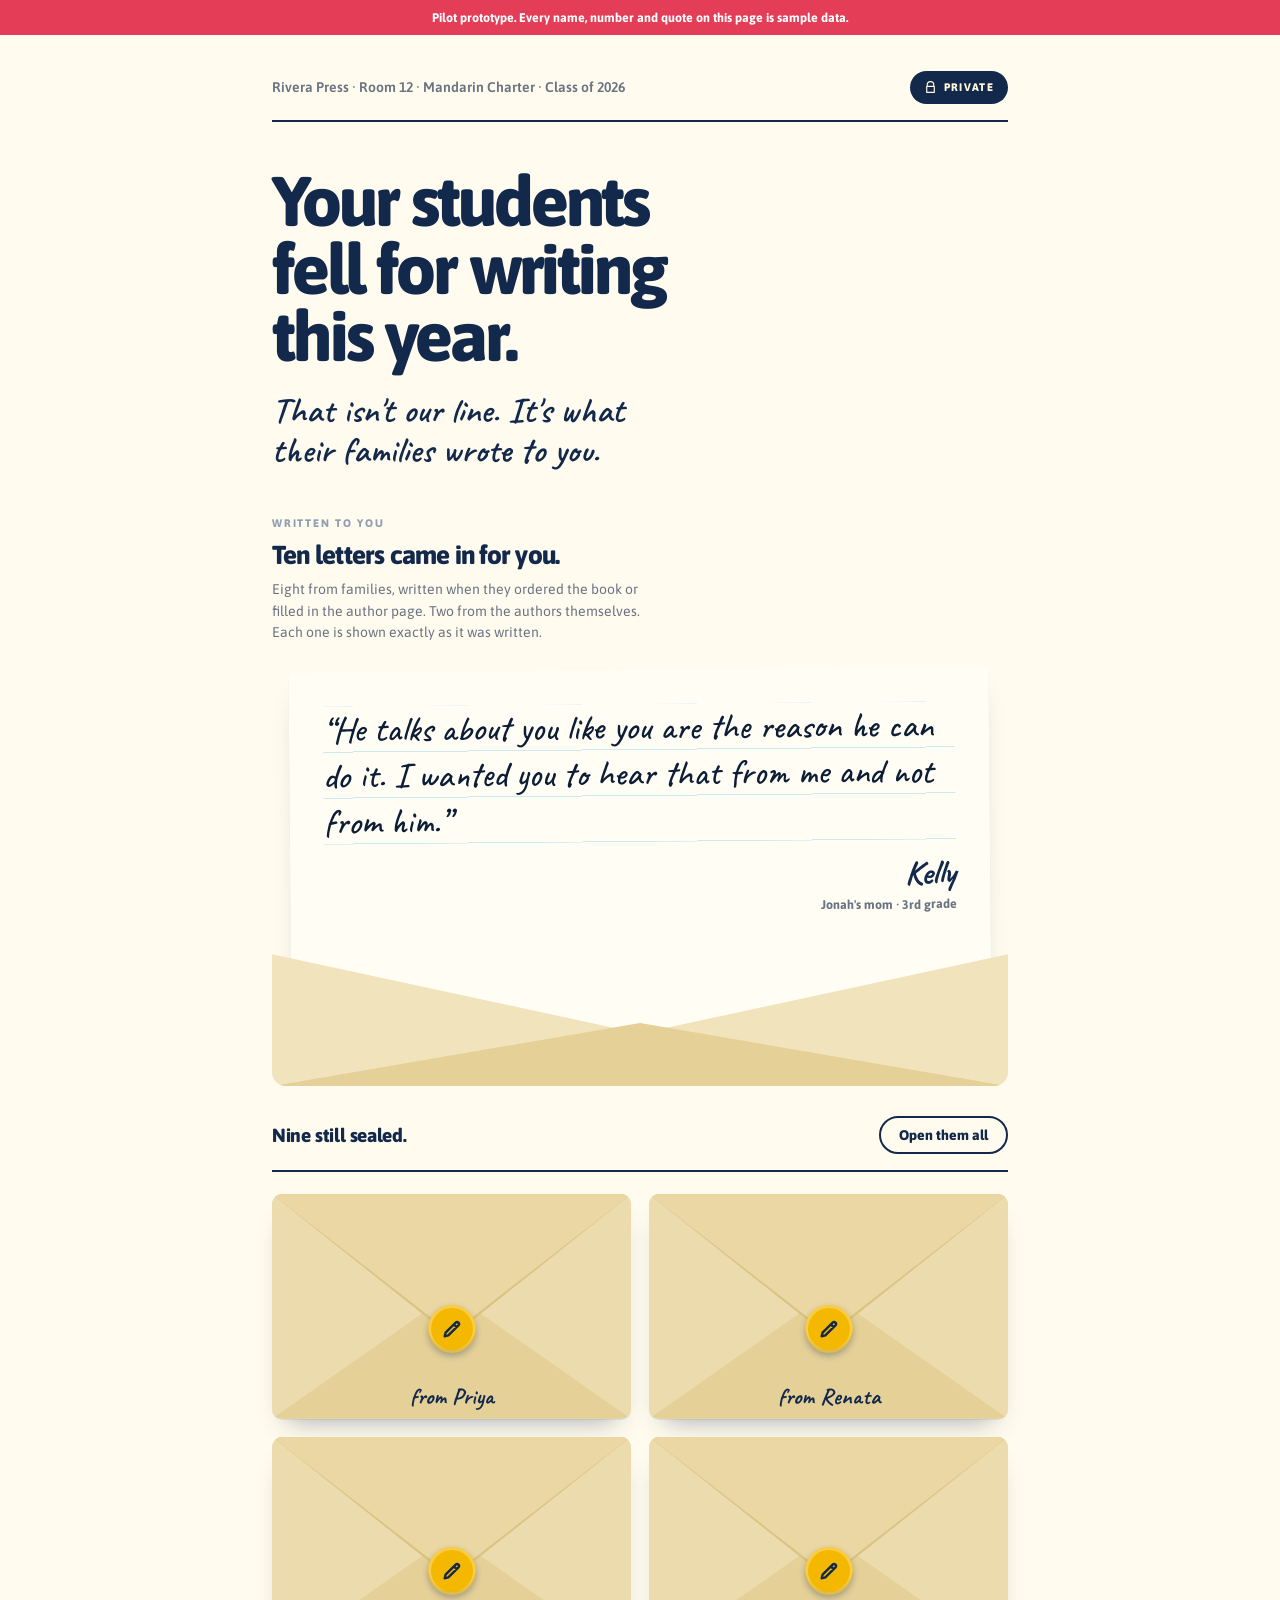
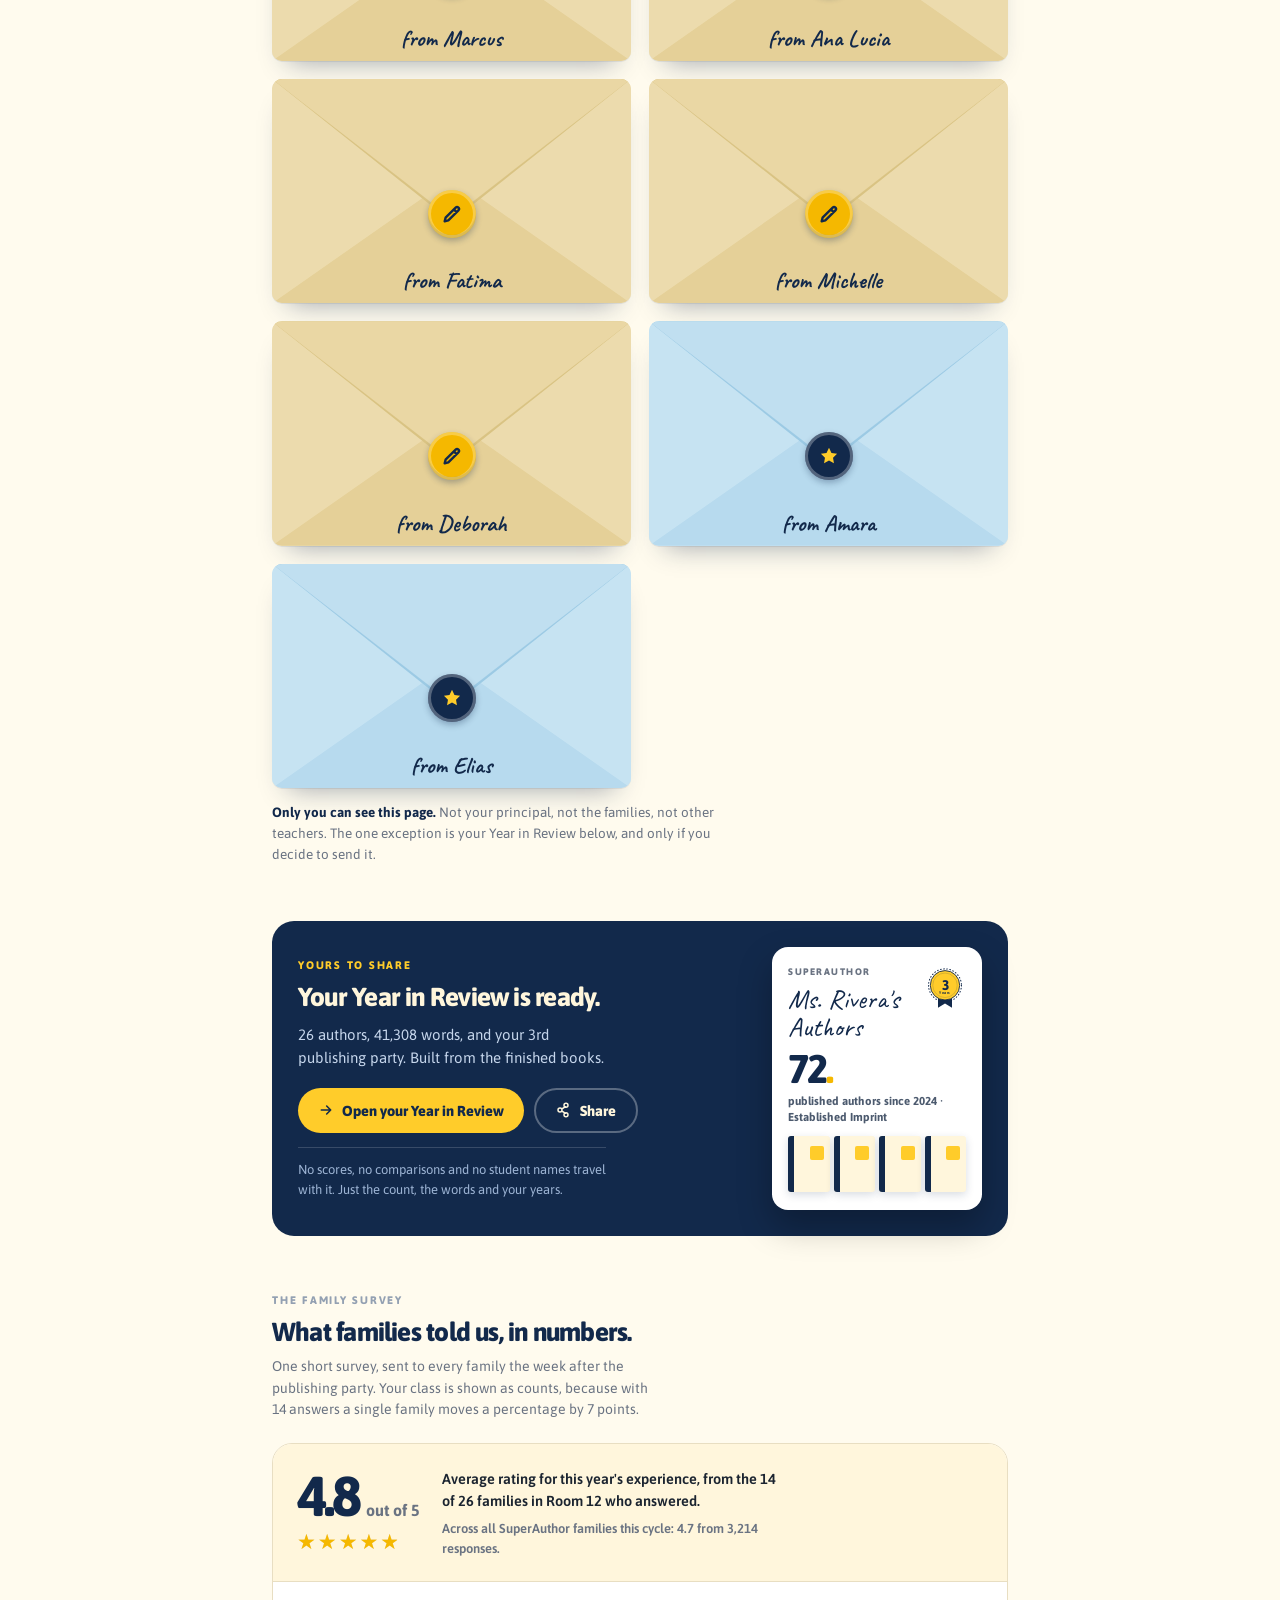
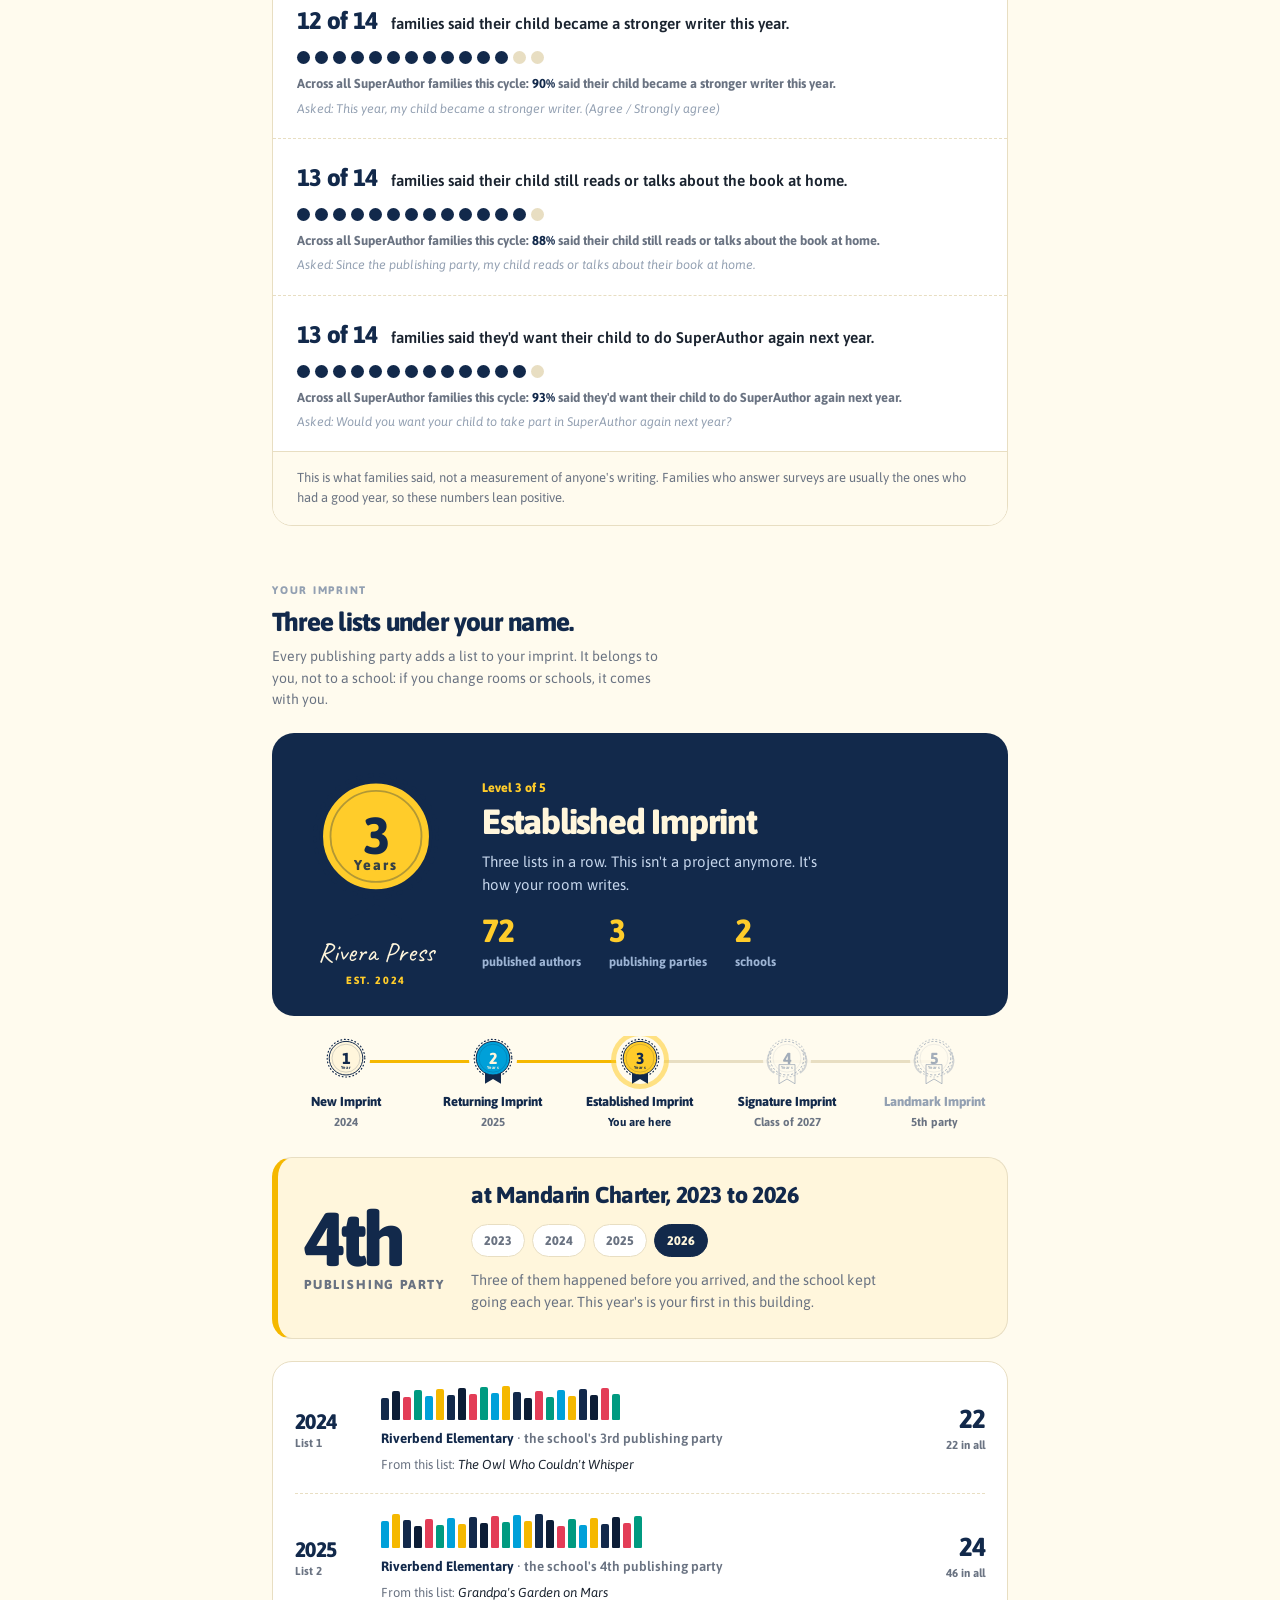
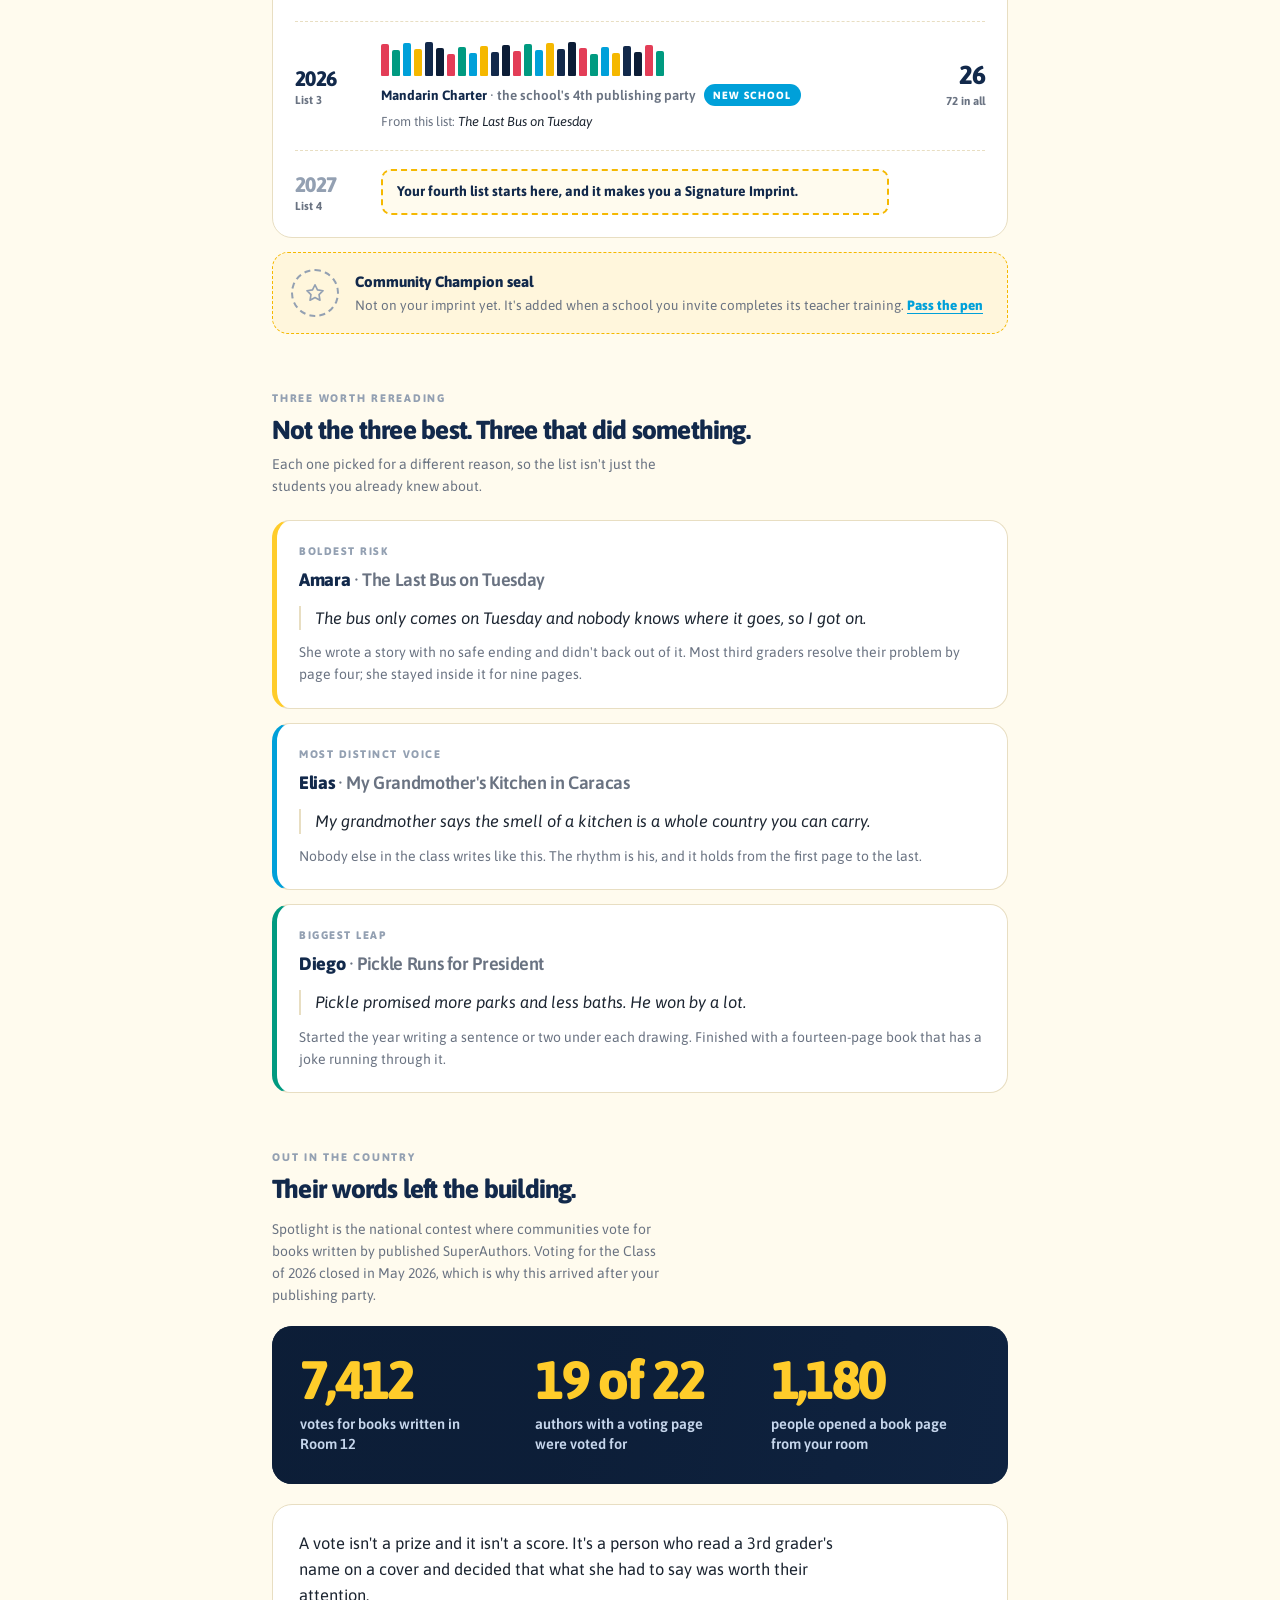
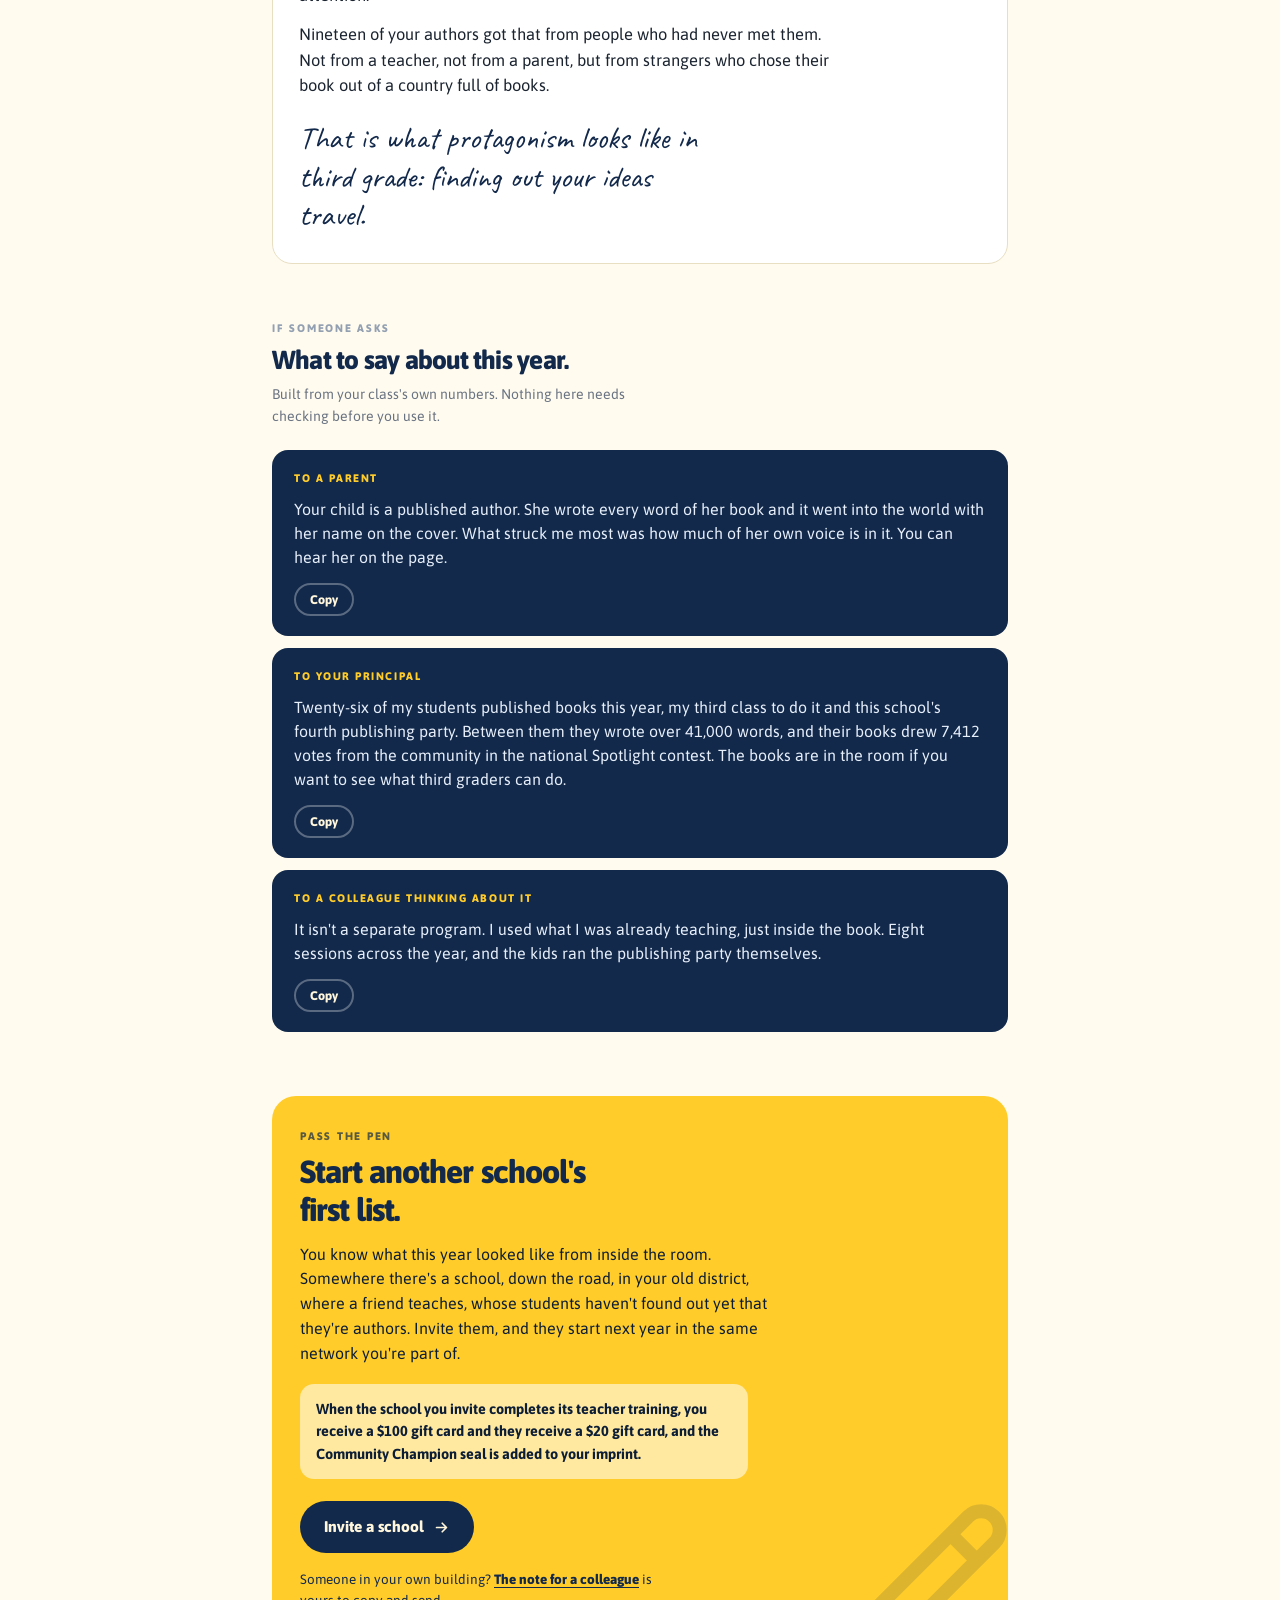
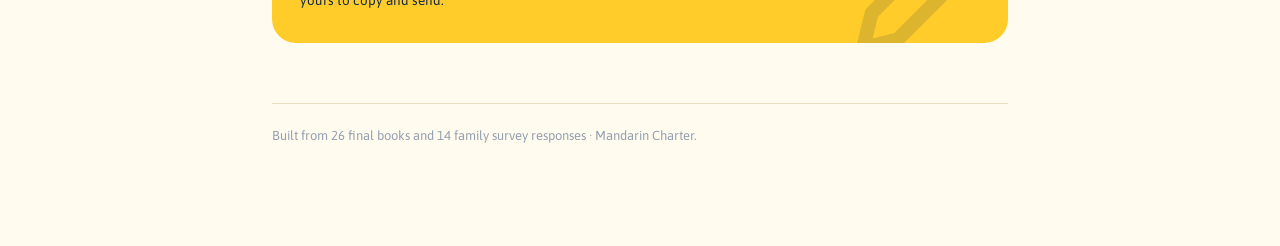
==== commit 7974a3a1: "Update teacher-page.html" ====
--- a/teacher-page.html
+++ b/teacher-page.html
@@ -51,8 +51,21 @@
     gap:20px;flex-wrap:wrap;
     padding-bottom:22px;border-bottom:2px solid var(--navy);
   }
-  .mast h1{font-size:clamp(28px,6vw,38px);letter-spacing:-.035em;line-height:1.08;font-weight:800;color:var(--navy)}
-  .mast .ctx{font-size:14px;color:var(--grey);margin-top:6px;font-weight:600}
+  .mast{align-items:center;padding-bottom:16px}
+  .mast .ctx{font-size:14px;color:var(--grey);font-weight:600}
+  [hidden]{display:none!important}
+
+  /* ================= Hero ================= */
+  .hero{padding:46px 0 0}
+  .hero h1{
+    font-size:clamp(40px,9.6vw,70px);line-height:.96;letter-spacing:-.045em;
+    font-weight:800;color:var(--navy);max-width:12ch;
+  }
+  .hero-lede{
+    font-family:'Caveat',cursive;font-weight:600;
+    font-size:clamp(27px,5.6vw,36px);line-height:1.12;color:var(--navy);
+    margin-top:20px;max-width:24ch;
+  }
   .lockup{
     display:inline-flex;align-items:center;gap:7px;
     background:var(--navy);color:var(--cream);
@@ -86,7 +99,7 @@
     border-radius:22px;padding:26px;
     display:grid;grid-template-columns:1fr 210px;gap:26px;align-items:center;
   }
-  section.retro{margin-top:26px}
+  section.retro{margin-top:56px}
   @media (max-width:640px){.retro{grid-template-columns:1fr;gap:22px}}
   .retro .kicker{color:var(--yellow)}
   .retro h2{color:var(--cream);margin-top:8px}
@@ -230,24 +243,120 @@
   .case blockquote{font-size:16.5px;line-height:1.5;font-style:italic;color:var(--ink);margin-top:12px;padding-left:14px;border-left:2px solid var(--line)}
   .case .because{font-size:14px;color:var(--grey);margin-top:12px}
 
-  /* ================= Voices ================= */
-  .voices{columns:2;column-gap:14px;margin-top:22px}
-  @media (max-width:640px){.voices{columns:1}}
-  .voice{break-inside:avoid;background:var(--paper);border:1px solid var(--line);border-radius:16px;padding:20px;margin-bottom:14px}
-  .voice p{font-size:16px;line-height:1.5;color:var(--ink)}
-  .voice p::before{content:"\201C"}
-  .voice p::after{content:"\201D"}
-  .voice .from{font-size:12.5px;font-weight:800;color:var(--grey);margin-top:12px;padding-top:10px;border-top:1px solid var(--line)}
-  .voice.is-teacher{border-left:5px solid var(--yellow)}
-  .voice-count{font-size:13px;color:var(--grey-soft);margin-top:4px}
-
-  .kids{margin-top:26px}
-  .kids .note{margin-top:6px}
-  .kid-grid{display:grid;grid-template-columns:1fr 1fr;gap:14px;margin-top:16px}
-  @media (max-width:640px){.kid-grid{grid-template-columns:1fr}}
-  .kid{background:var(--cream);border-radius:16px;padding:22px 22px 18px;border:1px solid var(--line)}
-  .kid p{font-family:'Caveat',cursive;font-size:25px;line-height:1.2;color:var(--navy)}
-  .kid .from{font-size:12.5px;font-weight:800;color:var(--grey);margin-top:12px}
+  /* =====================================================================
+     LETTERS — the families' and authors' words, delivered as sealed mail.
+     Each envelope opens in place and stays open, so after the first visit
+     the section reads as a wall of letters with nothing hidden.
+     ===================================================================== */
+  .letters-sec{
+    margin-top:44px;
+    --env:#F1E3BC;--env-side:#ECDBAD;--env-fold:#E5D098;--env-flap:#EAD7A4;--env-edge:#D9C383;
+    --paper:#FFFDF4;--rule:rgba(0,160,217,.2);
+  }
+
+  .paper{
+    background:var(--paper);border-radius:6px;
+    padding:24px 24px 20px;position:relative;
+    box-shadow:0 1px 0 rgba(18,41,75,.08),0 16px 28px -16px rgba(18,41,75,.38);
+  }
+  .paper:focus-visible{outline-offset:6px}
+  .paper-text{
+    font-family:'Caveat',cursive;font-weight:500;
+    font-size:25px;line-height:34px;color:var(--navy-deep);
+    background:repeating-linear-gradient(to bottom,transparent 0 33px,var(--rule) 33px 34px);
+  }
+  .paper-text::before{content:"\201C"}
+  .paper-text::after{content:"\201D"}
+  .sign{margin-top:16px;display:flex;flex-direction:column;align-items:flex-end;text-align:right}
+  .sign-name{font-family:'Caveat',cursive;font-weight:700;font-size:28px;line-height:1;color:var(--navy)}
+  .sign-role{font-size:12.5px;font-weight:700;color:var(--grey);margin-top:5px}
+  .paper.kind-author{--paper:#F2FAFE;--rule:rgba(227,61,87,.2)}
+  .paper.kind-author .sign-name{color:var(--blue)}
+
+  /* The one letter that arrives already open, half out of its envelope. */
+  .feat{position:relative;margin-top:26px;padding-bottom:58px}
+  .feat .paper{margin:0 18px;padding:34px 34px 112px;z-index:1;transform:rotate(-.5deg)}
+  .feat .paper-text{
+    font-size:clamp(28px,5.6vw,36px);line-height:46px;
+    background:repeating-linear-gradient(to bottom,transparent 0 45px,var(--rule) 45px 46px);
+  }
+  .feat .sign-name{font-size:34px}
+  .pocket,.pocket-fold{position:absolute;left:0;right:0;bottom:0;height:132px;border-radius:0 0 14px 14px}
+  .pocket{z-index:2;background:var(--env);clip-path:polygon(0 0,50% 60%,100% 0,100% 100%,0 100%)}
+  .pocket-fold{z-index:3;background:var(--env-fold);clip-path:polygon(0 100%,50% 52%,100% 100%)}
+  @media (max-width:560px){
+    .feat .paper{margin:0 10px;padding:26px 22px 104px}
+    .feat .paper-text{line-height:40px;background:repeating-linear-gradient(to bottom,transparent 0 39px,var(--rule) 39px 40px)}
+  }
+
+  /* Count of sealed letters, and the way to open them at once. */
+  .mailbar{
+    margin-top:30px;display:flex;align-items:center;justify-content:space-between;
+    gap:14px;flex-wrap:wrap;padding-bottom:16px;border-bottom:2px solid var(--navy);
+  }
+  .mb-count{font-size:19px;font-weight:800;letter-spacing:-.02em;color:var(--navy)}
+  .mb-btn{
+    display:inline-flex;align-items:center;gap:8px;text-decoration:none;
+    font-size:14px;font-weight:800;color:var(--navy);
+    border:2px solid var(--navy);border-radius:999px;padding:9px 18px;
+    transition:background .16s ease,color .16s ease;
+  }
+  .mb-btn:hover{background:var(--navy);color:var(--cream)}
+  .mb-next{background:var(--yellow);border-color:var(--yellow)}
+  .mb-next:hover{background:var(--yellow-deep);border-color:var(--yellow-deep);color:var(--navy)}
+
+  .mail{display:flex;gap:18px;margin-top:22px;align-items:flex-start}
+  .mail-col{flex:1;min-width:0;display:flex;flex-direction:column;gap:18px}
+  @media (max-width:640px){.mail{flex-direction:column}.mail-col{width:100%}}
+
+  .env{
+    position:relative;display:block;width:100%;aspect-ratio:16/10;
+    border-radius:10px;background:var(--env);overflow:hidden;
+    box-shadow:0 1px 0 rgba(18,41,75,.08),0 16px 26px -16px rgba(18,41,75,.42);
+    perspective:700px;transition:transform .18s ease;
+  }
+  .env:hover{transform:translateY(-4px) rotate(-.5deg)}
+  .env .side{position:absolute;inset:0;background:var(--env-side);clip-path:polygon(0 0,50% 54%,0 100%)}
+  .env .side.r{clip-path:polygon(100% 0,50% 54%,100% 100%)}
+  .env .fold{position:absolute;inset:0;background:var(--env-fold);clip-path:polygon(0 100%,50% 44%,100% 100%)}
+  .env .flap-edge,.env .flap{
+    position:absolute;left:0;right:0;top:0;height:62%;
+    clip-path:polygon(0 0,100% 0,50% 100%);transform-origin:top;
+    transition:transform .42s ease;
+  }
+  .env .flap-edge{height:63.6%;background:var(--env-edge)}
+  .env .flap{background:var(--env-flap)}
+  .env:hover .flap,.env:hover .flap-edge{transform:rotateX(18deg)}
+  .env .seal{
+    position:absolute;left:50%;top:60%;width:48px;height:48px;border-radius:50%;
+    transform:translate(-50%,-50%);display:grid;place-items:center;
+    background:var(--yellow-deep);
+    box-shadow:inset 0 0 0 3px rgba(255,255,255,.28),inset 0 -3px 0 rgba(18,41,75,.16),0 3px 6px rgba(18,41,75,.3);
+    transition:transform .3s ease,opacity .3s ease;
+  }
+  .env .seal svg{width:22px;height:22px}
+  .env .to{
+    position:absolute;left:0;right:0;bottom:11px;text-align:center;
+    font-family:'Caveat',cursive;font-weight:700;font-size:23px;line-height:1;color:var(--navy);
+  }
+  .env.kind-author{--env:#D2EAF6;--env-side:#C6E3F2;--env-fold:#B7DAEE;--env-flap:#C0DFF0;--env-edge:#9CCAE4}
+  .env.kind-author .seal{background:var(--navy)}
+
+  .letter-item.opening .env .flap,.letter-item.opening .env .flap-edge{transform:rotateX(178deg)}
+  .letter-item.opening .env .seal{transform:translate(-50%,-50%) scale(.2);opacity:0}
+  .letter-item.is-open .env{display:none}
+  .letter-item .paper{display:none}
+  .letter-item.is-open .paper{display:block;animation:letterIn .5s ease both}
+  .letter-item:nth-child(odd) .paper{transform:rotate(-.45deg)}
+  .letter-item:nth-child(even) .paper{transform:rotate(.4deg)}
+  @keyframes letterIn{from{opacity:0;translate:0 22px}to{opacity:1;translate:0 0}}
+
+  .mail-done{font-family:'Caveat',cursive;font-weight:600;font-size:clamp(24px,5vw,30px);line-height:1.2;color:var(--navy);margin-top:26px;max-width:30ch}
+
+  @media (prefers-reduced-motion:reduce){
+    .env,.env .flap,.env .flap-edge,.env .seal{transition:none}
+    .letter-item.is-open .paper{animation:none}
+  }
 
   /* ================= Family survey ================= */
   .survey{margin-top:22px;background:var(--paper);border:1px solid var(--line);border-radius:20px;overflow:hidden}
@@ -446,6 +555,9 @@
   #retroOverlay .yr.is-next{background:transparent;border:1.5px dashed rgba(255,204,42,.5);width:34px;height:34px;padding:0}
 
   /* Path card */
+  #retroOverlay .vq{font-family:'Caveat',cursive;font-weight:600;font-size:clamp(30px,7.8vw,40px);line-height:1.12;color:var(--cream)}
+  #retroOverlay .vq::before{content:"\201C"}
+  #retroOverlay .vq::after{content:"\201D"}
   #retroOverlay .path-badge{width:104px;margin-bottom:10px}
   #retroOverlay .share-top{display:flex;align-items:flex-start;justify-content:space-between;gap:12px}
   #retroOverlay .share-badge{width:58px;flex:0 0 auto}
@@ -526,22 +638,42 @@
 <div class="wrap">
 
   <header class="mast">
-    <div>
-      <h1 id="pageTitle"></h1>
-      <div class="ctx" id="ctx"></div>
-    </div>
+    <div class="ctx" id="ctx"></div>
     <span class="lockup">
       <svg viewBox="0 0 24 24" fill="none" aria-hidden="true"><path d="M6 10V7a6 6 0 1112 0v3M5 10h14v11H5z" stroke="#FFF6DC" stroke-width="2.2" stroke-linecap="round" stroke-linejoin="round"/></svg>
       Private
     </span>
   </header>
 
+  <div class="hero">
+    <h1 id="heroTitle"></h1>
+    <p class="hero-lede" id="heroLede"></p>
+  </div>
+
+  <!-- ============ Letters ============ -->
+  <section id="lettersSection" class="letters-sec">
+    <div class="kicker">Written to you</div>
+    <h2 id="lettersTitle"></h2>
+    <p class="note" id="lettersNote"></p>
+
+    <div class="feat" id="letterFeatured"></div>
+
+    <div class="mailbar" id="mailbar">
+      <div class="mb-count" id="mbCount" aria-live="polite"></div>
+      <button class="mb-btn" type="button" id="openAll">Open them all</button>
+      <a class="mb-btn mb-next" id="mbNext" href="#retro" hidden>See your Year in Review</a>
+    </div>
+
+    <div class="mail" id="mail"><div class="mail-col"></div><div class="mail-col"></div></div>
+    <p class="mail-done" id="mailDone" hidden></p>
+  </section>
+
   <p class="privacy">
     <b>Only you can see this page.</b> Not your principal, not the families, not other teachers. The one exception is your Year in Review below, and only if you decide to send it.
   </p>
 
   <!-- ============ Retrospective entry ============ -->
-  <section class="retro">
+  <section class="retro" id="retro">
     <div>
       <div class="kicker">Yours to share</div>
       <h2>Your Year in Review is ready.</h2>
@@ -570,23 +702,6 @@
       <div class="big" id="miniBig"></div>
       <div class="meta" id="miniMeta"></div>
       <div class="strip" id="miniStrip"></div>
-    </div>
-  </section>
-
-  <!-- ============ Voices ============ -->
-  <section id="voicesSection">
-    <div class="kicker">What families said</div>
-    <h2>The part we can't read from the books.</h2>
-    <div id="parentBlock">
-      <p class="note">Collected from families in the week after the publishing party. One question, answered by whoever wanted to answer, so read it as what some families felt, not as what all of them did.</p>
-      <p class="voice-count" id="voiceCount"></p>
-      <div class="voices" id="voices"></div>
-    </div>
-
-    <div class="kids" id="kidsBlock">
-      <h3>And from the authors themselves.</h3>
-      <p class="note" id="kidsNote"></p>
-      <div class="kid-grid" id="kids"></div>
     </div>
   </section>
 
@@ -806,6 +921,18 @@
           <p class="lede">votes for books written in your room.</p>
           <div class="rule"></div>
           <p class="sub" data-spot-sub></p>
+        </div>
+      </article>
+
+      <!-- One family's words. Only a letter marked share:true travels, and
+           it travels without the child's or the parent's name. -->
+      <article class="card card-navy" data-card id="voiceCard">
+        <div class="glow glow-tr" aria-hidden="true"></div>
+        <span class="eyebrow">A family wrote</span>
+        <div class="rbody">
+          <p class="vq" data-voice-text></p>
+          <div class="rule"></div>
+          <p class="sub" data-voice-from></p>
         </div>
       </article>
 
@@ -873,6 +1000,16 @@
      every figure on the page is real. */
   pilot: true,
 
+  /* --- The opening line. ---
+     The value the page is built to prove: the teacher got her students to
+     love the writing process. It is stated once, and the letters right
+     below it are the evidence, so it never stands as our claim.
+     · fallback .. the lede used when no letters exist yet */
+  hero: {
+    headline: "Your students fell for writing this year.",
+    fallback: "Here is the year they had in your room."
+  },
+
   /* --- The teacher. Permanent. --- */
   teacher:  "Ms. Rivera",
   initials: "MR",
@@ -975,18 +1112,29 @@
       because:"Started the year writing a sentence or two under each drawing. Finished with a fourteen-page book that has a joke running through it." }
   ],
 
-  /* --- Parent voices. FICTIONAL PLACEHOLDERS for the pilot. ---
-     · asked once, in the week after the publishing party, one open question
+  /* --- Letters from families. FICTIONAL PLACEHOLDERS for the pilot. ---
+     Collected when the family orders the book and when they fill in the
+     author bio, always asked for in the teacher's name. Each one becomes a
+     sealed envelope on the page.
      · never edited for polish
      · no impact claims (reading levels, scores, improvement)
-     · a child's name appears only where the family recorded consent
-     · respondents and families are always displayed */
+     · child ....... named only where the family recorded consent
+     · relation .... "mom", "dad", "grandma"… (defaults to "mom" when a child
+                     is named, "parent" otherwise)
+     · forTeacher .. the letter that arrives already open at the top. Pick the
+                     one that speaks about her, not about the book.
+     · share ....... true only when the family ticked external use. That one
+                     letter also appears in the Year in Review, with no names. */
   voices: {
-    respondents: 14,
-    families: 26,
     quotes: [
+      { text:"He talks about you like you are the reason he can do it. I wanted you to hear that from me and not from him.",
+        from:"Kelly", child:"Jonah", grade:"3rd grade", forTeacher:true },
+      { text:"She asked if she could fix chapter two. On a Saturday. I said yes before she changed her mind.",
+        from:"Priya", child:"Anika", grade:"3rd grade" },
       { text:"He read it to his little sister four times the first night. He has never once volunteered to read anything before.",
         from:"Renata", child:"Diego", grade:"3rd grade" },
+      { text:"He used to say he hated writing. Last week he corrected my grocery list and called it editing.",
+        from:"Marcus", child:"Theo", relation:"dad", grade:"3rd grade", share:true },
       { text:"I did not know he thought about his grandmother that way until I got to page six. I had to leave the room for a minute.",
         from:"Ana Lucia", child:"Elias", grade:"3rd grade" },
       { text:"English is not the language we speak at home. Her book is the first thing she has written that I could read out loud with her.",
@@ -994,9 +1142,7 @@
       { text:"She keeps it on the shelf turned face out, like a store. She rearranges the other books so hers has room.",
         from:"Michelle", child:null, grade:"3rd grade" },
       { text:"My husband took it to work. His entire office has read it now. He will not stop.",
-        from:"Deborah", child:null, grade:"3rd grade" },
-      { text:"He talks about you like you are the reason he can do it. I wanted you to hear that from me and not from him.",
-        from:"Kelly", child:"Jonah", grade:"3rd grade", forTeacher:true }
+        from:"Deborah", child:null, grade:"3rd grade" }
     ]
   },
 
@@ -1167,7 +1313,7 @@
 if (!CONFIG.pilot) drop($("#pilotStrip"));
 
 var pageTitle = "Your " + lower(ordWordOf(PARTIES)) + " year of authors.";
-$("#pageTitle").textContent = pageTitle;
+$("#heroTitle").textContent = (CONFIG.hero && CONFIG.hero.headline) || pageTitle;
 document.title = pageTitle + " · SuperAuthor";
 $("#ctx").textContent = IMPRINT + " · " + CONFIG.room + " · " + SCHOOL +
   " · Class of " + CLASS_YEAR;
@@ -1430,44 +1576,172 @@
   $("#cases").appendChild(box);
 });
 
-/* ================= Voices =================
-   Parent block and student block drop independently. If both are empty the
-   whole section goes, because an empty praise block reads as no praise. */
+/* ================= Letters =================
+   Family letters and author notes become one stack of mail. One letter
+   arrives open; the rest are sealed and open in place. Which ones she has
+   opened is remembered in this browser only, as a convenience: nothing
+   depends on it. With no letters at all the section, the Year in Review
+   card and the hero's reference to them disappear together.
+
+   Runs before the story-navigation block reads [data-card]. */
 (function(){
-  var v = CONFIG.voices;
-  var hasParents = v && v.quotes && v.quotes.length;
-  if (hasParents){
-    $("#voiceCount").textContent = v.respondents + " of " + v.families + " families answered.";
-    v.quotes.forEach(function(q){
-      var card = el("article", "voice" + (q.forTeacher ? " is-teacher" : ""));
-      card.appendChild(el("p", null, q.text));
-      card.appendChild(el("div", "from",
-        q.from + (q.child ? " · " + q.child + "'s mom" : " · parent") +
-        (q.grade ? " · " + q.grade : "")));
-      $("#voices").appendChild(card);
+  var v = CONFIG.voices, sv = CONFIG.studentVoices;
+  var letters = [];
+
+  if (v && v.quotes) v.quotes.forEach(function(q, i){
+    letters.push({
+      id:"f" + i, kind:"family", text:q.text, name:q.from, grade:q.grade,
+      role:(q.child ? q.child + "'s " + (q.relation || "mom") : "parent") +
+           (q.grade ? " · " + q.grade : ""),
+      featured:!!q.forTeacher, share:!!q.share
     });
+  });
+  var families = letters.length;
+
+  var authors = 0;
+  if (sv && sv.quotes && Number(CONFIG.grade) >= sv.fromGrade){
+    sv.quotes.forEach(function(q, i){
+      letters.push({ id:"a" + i, kind:"author", text:q.text, name:q.from,
+        role:q.grade + " author" });
+      authors++;
+    });
+  }
+
+  /* The one letter that travels in the Year in Review. */
+  var shared = null;
+  letters.forEach(function(l){ if (!shared && l.share) shared = l; });
+  if (shared){
+    $("[data-voice-text]").textContent = shared.text;
+    $("[data-voice-from]").textContent = "A " + (shared.grade ? shared.grade + " " : "") +
+      "parent, " + CONFIG.room + ".";
   } else {
-    drop($("#parentBlock"));
-  }
-
-  var sv = CONFIG.studentVoices;
-  var hasKids = sv && sv.quotes && sv.quotes.length &&
-    Number(CONFIG.grade) >= sv.fromGrade;
-  if (hasKids){
-    $("#kidsNote").textContent = "From " + ordinal(sv.fromGrade) +
-      " grade up, authors can leave a note on the platform. " +
-      spelled(sv.quotes.length) + " from this year's class:";
-    sv.quotes.forEach(function(q){
-      var card = el("article", "kid");
-      card.appendChild(el("p", null, q.text));
-      card.appendChild(el("div", "from", q.from + " · " + q.grade + " author"));
-      $("#kids").appendChild(card);
+    drop($("#voiceCard"));
+  }
+
+  var lede = $("#heroLede");
+  if (!letters.length){
+    drop($("#lettersSection"));
+    lede.textContent = (CONFIG.hero && CONFIG.hero.fallback) || "";
+    return;
+  }
+  lede.textContent = families
+    ? "That isn't our line. It's what their families wrote to you."
+    : "That isn't our line. It's what your authors wrote to you.";
+
+  var total = letters.length;
+  $("#lettersTitle").textContent = spelled(total) +
+    (total === 1 ? " letter" : " letters") + " came in for you.";
+
+  var parts = [];
+  if (families) parts.push(spelled(families) + " from families, written when they ordered " +
+    "the book or filled in the author page.");
+  if (authors) parts.push(spelled(authors) + " from the authors themselves.");
+  parts.push(total === 1 ? "It's shown exactly as it was written."
+                         : "Each one is shown exactly as it was written.");
+  $("#lettersNote").textContent = parts.join(" ");
+
+  function paper(l){
+    var art = el("article", "paper kind-" + l.kind);
+    art.tabIndex = -1;
+    art.appendChild(el("p", "paper-text", l.text));
+    var sign = el("div", "sign");
+    sign.appendChild(el("span", "sign-name", l.name));
+    sign.appendChild(el("span", "sign-role", l.role));
+    art.appendChild(sign);
+    return art;
+  }
+
+  /* The open letter */
+  var first = letters[0];
+  letters.forEach(function(l){ if (l.featured && !first.featured) first = l; });
+  var feat = $("#letterFeatured");
+  feat.appendChild(paper(first));
+  var pk = el("div", "pocket"); pk.setAttribute("aria-hidden", "true");
+  var pf = el("div", "pocket-fold"); pf.setAttribute("aria-hidden", "true");
+  feat.appendChild(pk);
+  feat.appendChild(pf);
+
+  var sealed = letters.filter(function(l){ return l !== first; });
+  if (!sealed.length){
+    drop($("#mailbar")); drop($("#mail")); drop($("#mailDone"));
+    return;
+  }
+
+  /* Remembered per browser. Fails quietly in private windows. */
+  var KEY = "sa-letters:" + CONFIG.teacher + ":" + CLASS_YEAR;
+  var opened = {};
+  try { opened = JSON.parse(localStorage.getItem(KEY) || "{}") || {}; } catch (e){ opened = {}; }
+  function remember(){
+    try { localStorage.setItem(KEY, JSON.stringify(opened)); } catch (e){}
+  }
+
+  var reduced = window.matchMedia &&
+    window.matchMedia("(prefers-reduced-motion: reduce)").matches;
+  var PEN = "M4 20l4-1 11-11a2.1 2.1 0 00-3-3L5 16l-1 4zM14 7l3 3";
+  var cols = document.querySelectorAll("#mail .mail-col");
+  var items = [];
+
+  function refresh(){
+    var left = 0;
+    sealed.forEach(function(l){ if (!opened[l.id]) left++; });
+    var done = left === 0;
+    $("#mbCount").textContent = done
+      ? "All " + lower(spelled(total)) + " read."
+      : spelled(left) + " still sealed.";
+    $("#openAll").hidden = done;
+    $("#mbNext").hidden = !done;
+    var md = $("#mailDone");
+    md.hidden = !done;
+    if (done) md.textContent = "They stay here, and they go with you. Now see what the year added up to.";
+  }
+
+  function open(item, l, focus){
+    if (opened[l.id] && item.classList.contains("is-open")) return;
+    opened[l.id] = true;
+    remember();
+    refresh();
+    function finish(){
+      item.classList.remove("opening");
+      item.classList.add("is-open");
+      if (focus) item.querySelector(".paper").focus({ preventScroll:true });
+    }
+    if (reduced){ finish(); return; }
+    item.classList.add("opening");
+    setTimeout(finish, 400);
+  }
+
+  sealed.forEach(function(l, i){
+    var item = el("div", "letter-item");
+    var env = el("button", "env kind-" + l.kind);
+    env.type = "button";
+    env.setAttribute("aria-label", "Open the letter from " + l.name + ", " + l.role);
+    ["side", "side r", "fold", "flap-edge", "flap"].forEach(function(c){
+      env.appendChild(el("span", c));
     });
-  } else {
-    drop($("#kidsBlock"));
-  }
-
-  if (!hasParents && !hasKids) drop($("#voicesSection"));
+    var seal = el("span", "seal");
+    seal.appendChild(l.kind === "author"
+      ? svgIcon(STAR, "#FFCC2A", null)
+      : svgIcon(PEN, null, "#12294B"));
+    env.appendChild(seal);
+    env.appendChild(el("span", "to", "from " + l.name));
+    env.addEventListener("click", function(){ open(item, l, true); });
+    item.appendChild(env);
+    item.appendChild(paper(l));
+    if (opened[l.id]) item.classList.add("is-open");
+    cols[i % 2].appendChild(item);
+    items.push({ item:item, l:l });
+  });
+
+  $("#openAll").addEventListener("click", function(){
+    var n = 0;
+    items.forEach(function(it){
+      if (opened[it.l.id]) return;
+      if (reduced){ open(it.item, it.l, false); return; }
+      setTimeout(function(){ open(it.item, it.l, false); }, n++ * 110);
+    });
+  });
+
+  refresh();
 })();
 
 /* ================= Family survey ================= */
